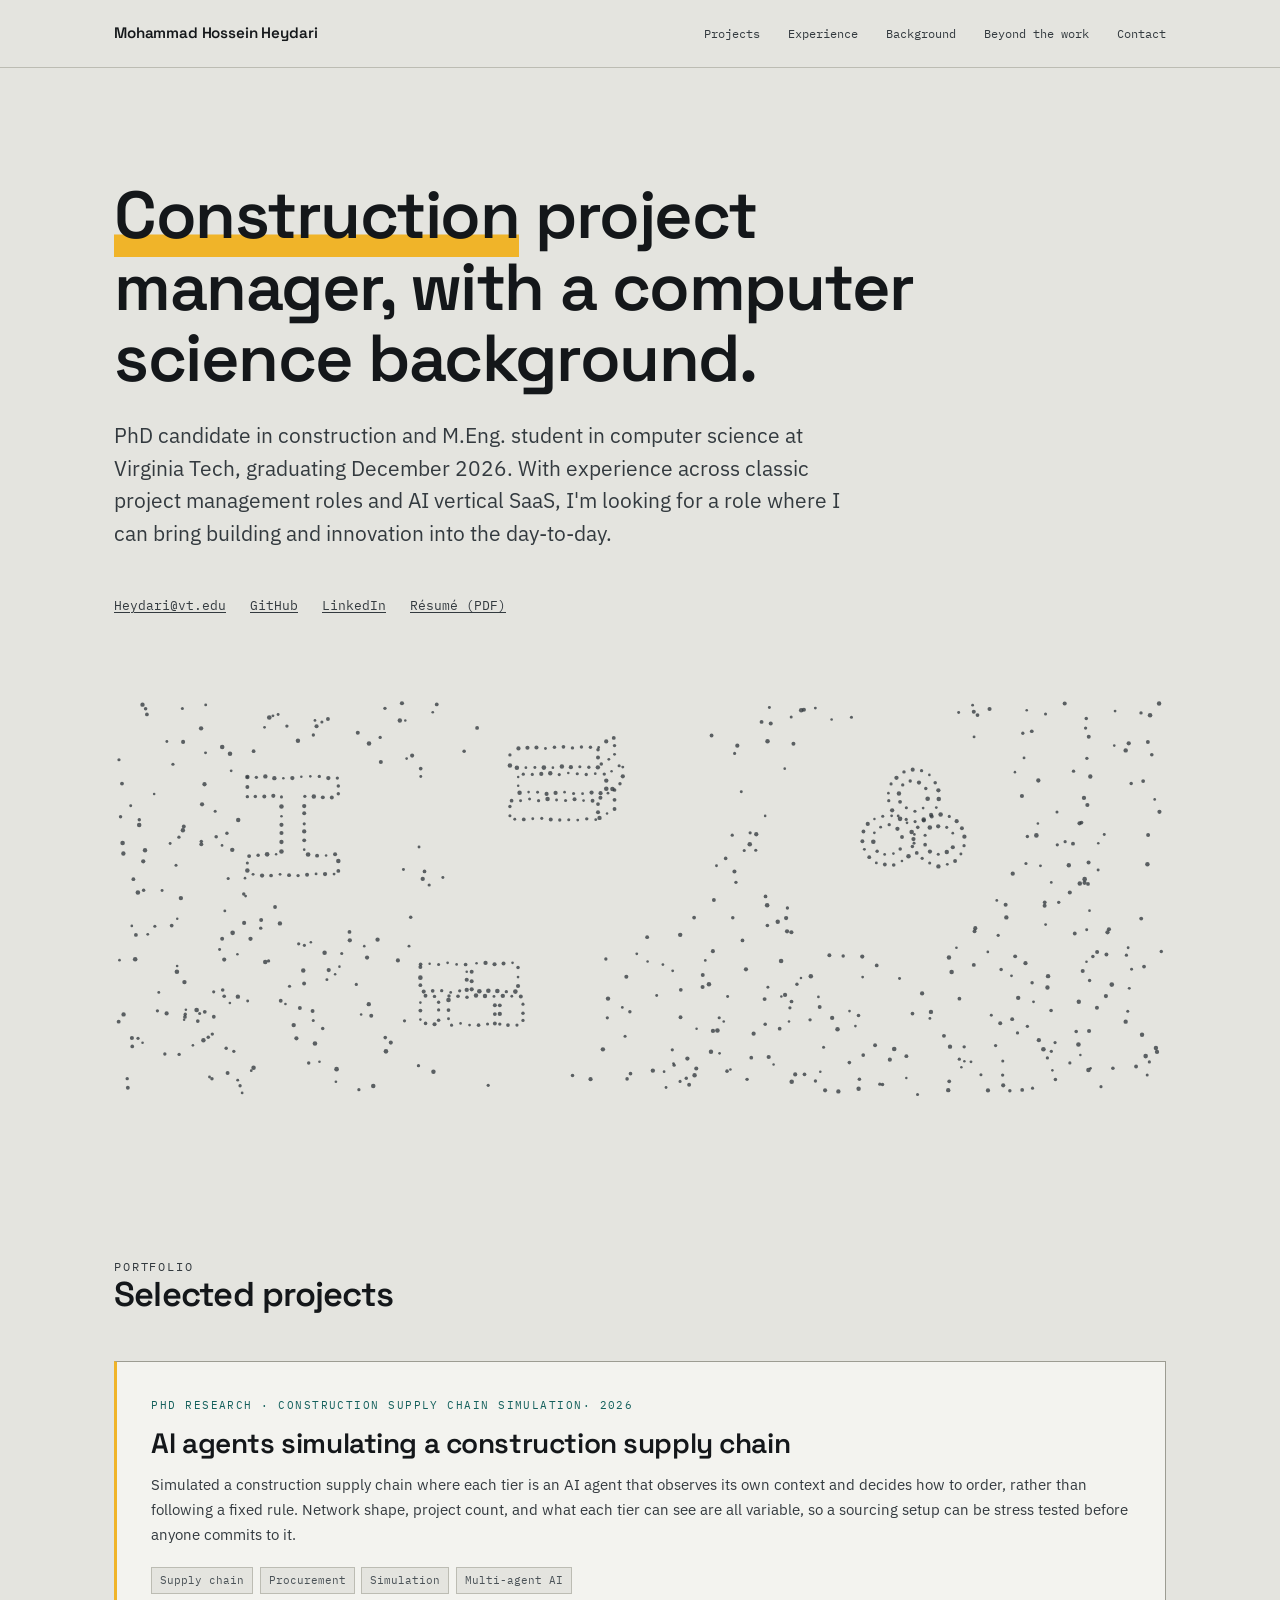
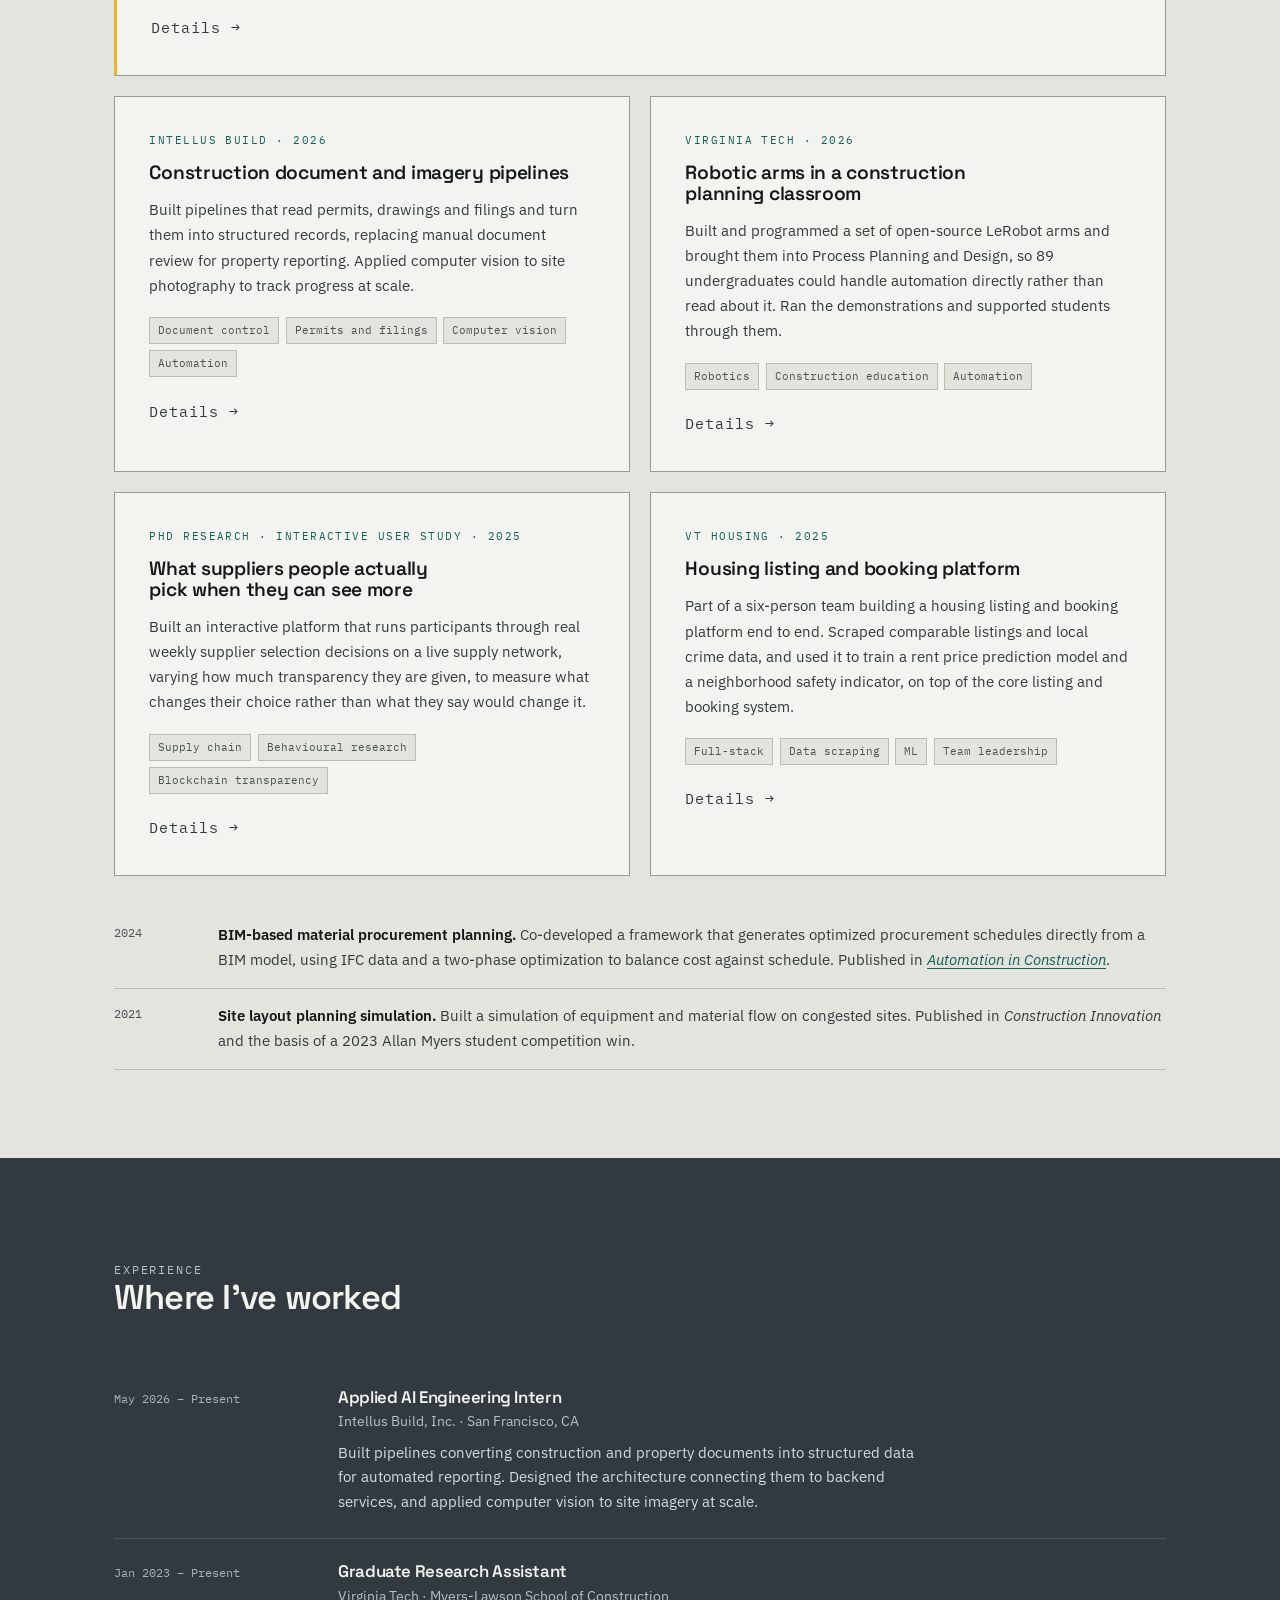
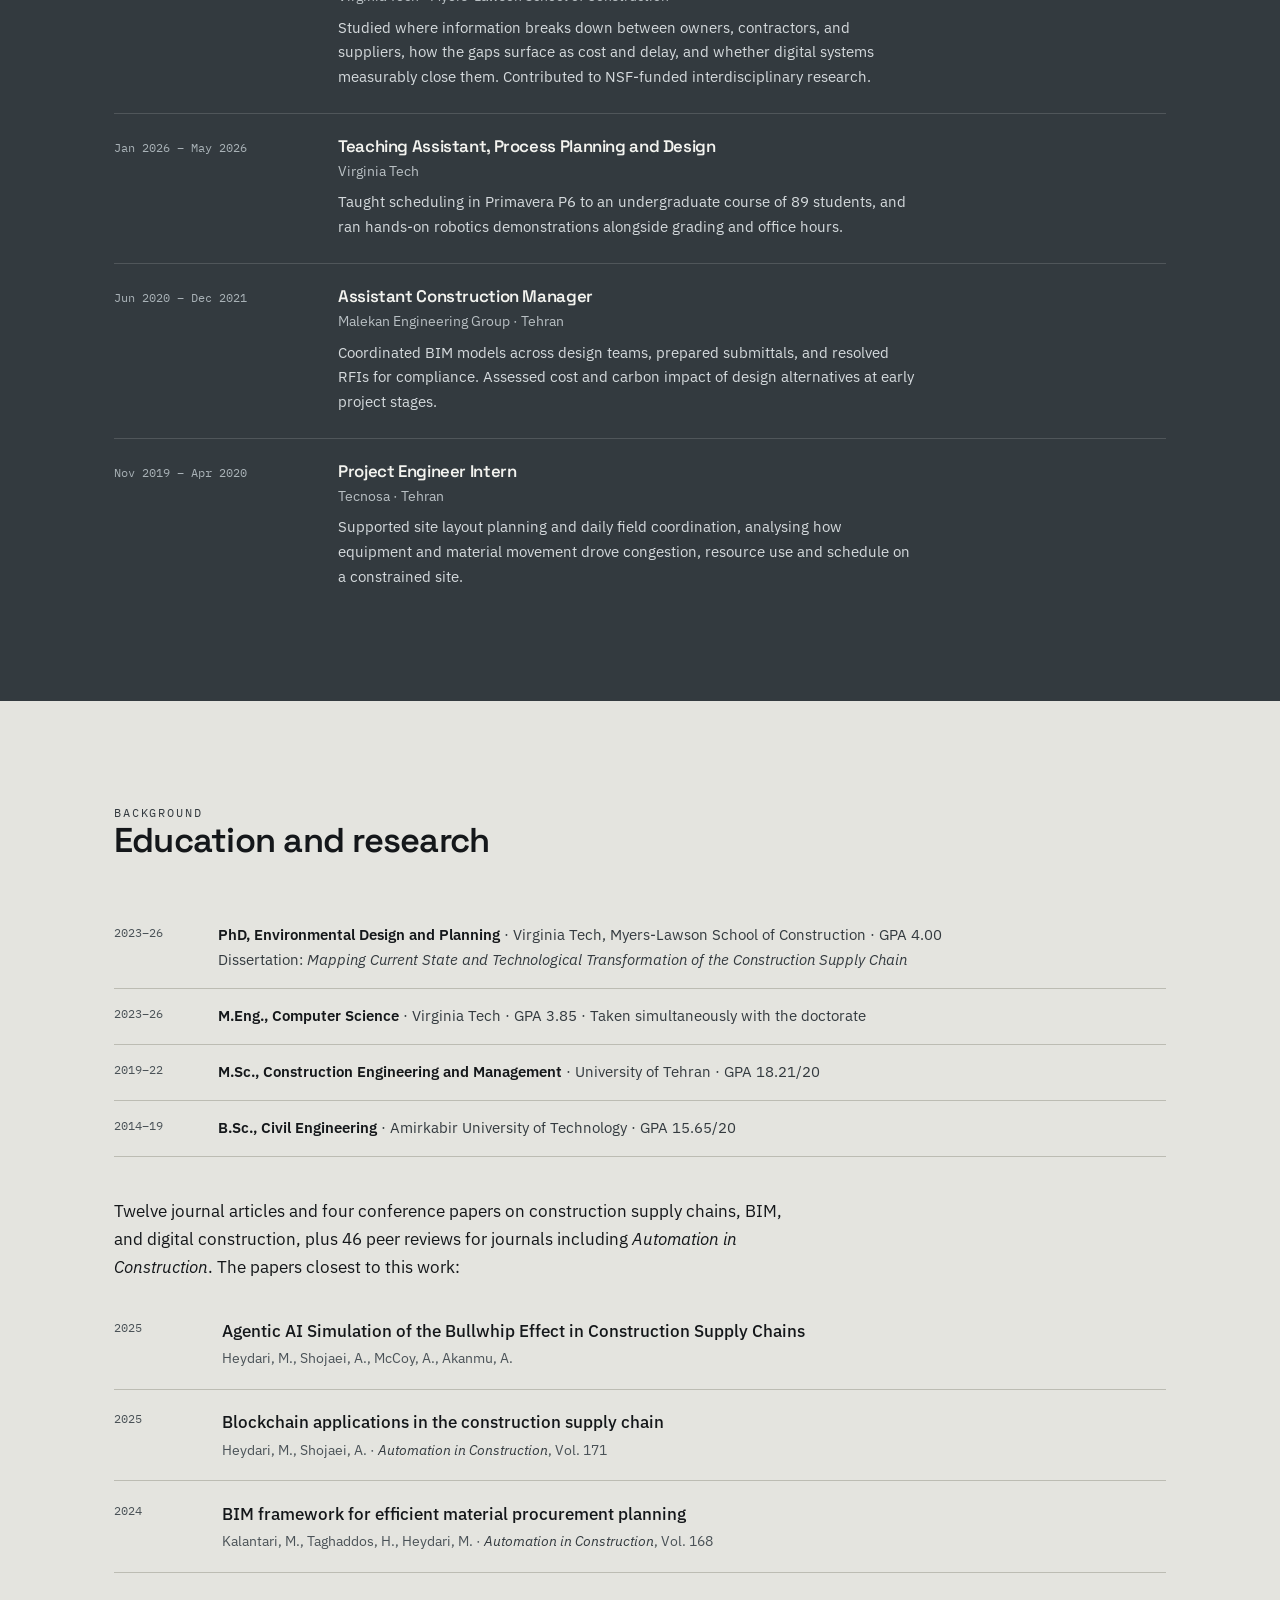
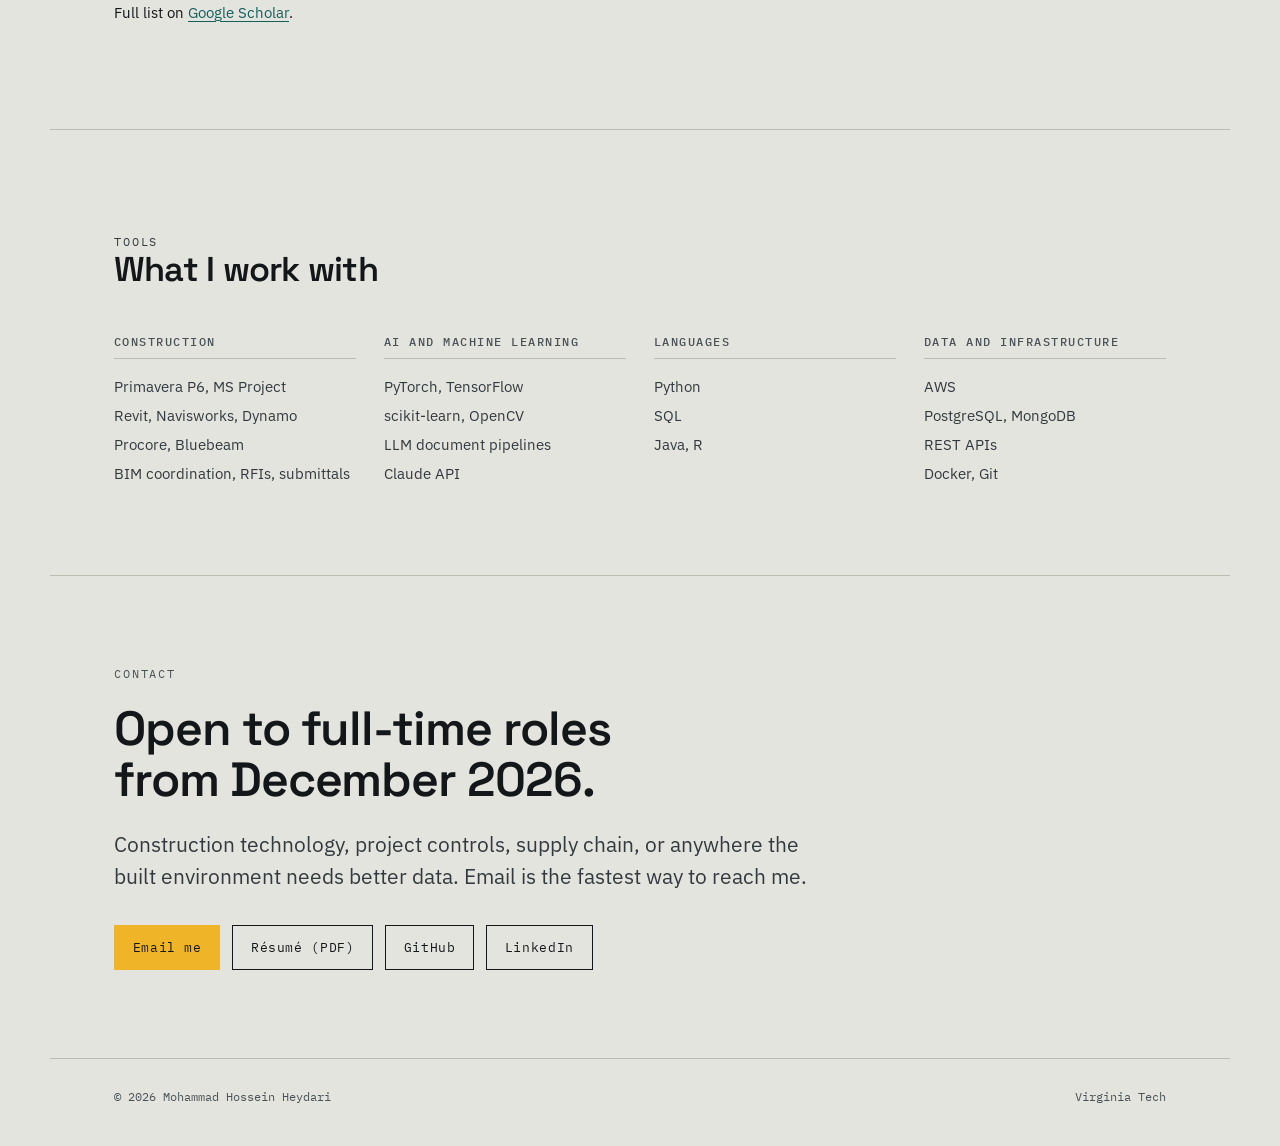
==== index.html @ 610905a3 "Update index.html" ====
<!DOCTYPE html>
<html lang="en">
<head>
<meta charset="utf-8">
<meta name="viewport" content="width=device-width, initial-scale=1">
<title>Mohammad Hossein Heydari — construction project manager, with a computer science background</title>
<meta name="description" content="Construction project manager with a computer science background. PhD candidate in construction and M.Eng. student in computer science at Virginia Tech, graduating December 2026.">

<meta property="og:title" content="Mohammad Hossein Heydari">
<meta property="og:description" content="Construction project manager, with a computer science background. Virginia Tech, graduating December 2026.">
<meta property="og:type" content="website">
<meta name="theme-color" content="#E4E4DF">

<link rel="icon" href="favicon.svg" type="image/svg+xml">
<link rel="preconnect" href="https://fonts.googleapis.com">
<link rel="preconnect" href="https://fonts.gstatic.com" crossorigin>
<link href="https://fonts.googleapis.com/css2?family=IBM+Plex+Mono:wght@400;500&family=IBM+Plex+Sans:wght@400;500;600&family=Space+Grotesk:wght@500;600;700&display=swap" rel="stylesheet">
<link rel="stylesheet" href="style.css">
</head>
<body>

<a class="skip" href="#main">Skip to content</a>

<header class="masthead">
  <div class="wrap">
    <a class="wordmark" href="index.html">Mohammad Hossein Heydari</a>
    <nav aria-label="Sections">
      <a href="#projects">Projects</a>
      <a href="#experience">Experience</a>
      <a href="#background">Background</a>
      <a href="beyond.html">Beyond the work</a>
      <a href="#contact">Contact</a>
    </nav>
  </div>
</header>

<main id="main">

  <!-- ===================== HERO ===================== -->
  <section class="hero wrap">
    <div class="hero-top">
    <!-- PORTRAIT: add photo.jpg (square, ~600px) to the repo root, then uncomment.
    <div class="hero-portrait">
      <img src="photo.jpg" alt="Mohammad Hossein Heydari" width="600" height="600">
    </div>
    -->
    <div>

    <h1><em>Construction</em> project manager, with a computer science background.</h1>

    <p class="lede">
      PhD candidate in construction and M.Eng. student in computer science at Virginia Tech,
      graduating December 2026. With experience across classic project management roles and AI
      vertical SaaS, I'm looking for a role where I can bring building and innovation into the
      day-to-day.
    </p>

    <p class="hero-meta">
      <span><a href="mailto:Heydari@vt.edu">Heydari@vt.edu</a></span>
      <span><a href="https://github.com/MHhey">GitHub</a></span>
      <span><a href="https://www.linkedin.com/in/mohammad-hossein-heydari-60463b1b2/">LinkedIn</a></span>
      <span><a href="Heydari-Resume.pdf">Résumé (PDF)</a></span>
    </p>
    </div>
    </div>

    <figure class="stage" id="stage">
      <canvas id="stageCanvas" role="img" aria-label="Scattered material converging into a braced structural frame."></canvas>
    </figure>
  </section>

  <!-- ===================== PROJECTS ===================== -->
  <section class="section wrap" id="projects">
    <div class="section-head">
      <p class="eyebrow">Portfolio</p>
      <h2>Selected projects</h2>
    </div>

    <div class="work">

      <article class="card card-feature">
        <p class="kicker">PhD research · Construction supply chain simulation· 2026</p>
        <h3><a href="projects/agentic-bullwhip.html">AI agents simulating a construction supply chain</a></h3>
        <p>
          Simulated a construction supply chain where each tier is an AI agent that observes its own
          context and decides how to order, rather than following a fixed rule. Network shape,
          project count, and what each tier can see are all variable, so a sourcing setup can be
          stress tested before anyone commits to it.
        </p>
        <ul class="tags"><li>Supply chain</li><li>Procurement</li><li>Simulation</li><li>Multi-agent AI</li></ul>
        <p class="readmore">Details →</p>
      </article>

      <article class="card">
        <p class="kicker">Intellus Build · 2026</p>
        <h3><a href="projects/document-pipelines.html">Construction document and imagery pipelines</a></h3>
        <p>
          Built pipelines that read permits, drawings and filings and turn them into structured
          records, replacing manual document review for property reporting. Applied computer vision
          to site photography to track progress at scale.
        </p>
        <ul class="tags"><li>Document control</li><li>Permits and filings</li><li>Computer vision</li><li>Automation</li></ul>
        <p class="readmore">Details →</p>
      </article>

      <article class="card">
        <p class="kicker">Virginia Tech · 2026</p>
        <h3><a href="projects/teaching-robots.html">Robotic arms in a construction planning classroom</a></h3>
        <p>
          Built and programmed a set of open-source LeRobot arms and brought them into Process
          Planning and Design, so 89 undergraduates could handle automation directly rather than
          read about it. Ran the demonstrations and supported students through them.
        </p>
        <ul class="tags"><li>Robotics</li><li>Construction education</li><li>Automation</li></ul>
        <p class="readmore">Details →</p>
      </article>

      <article class="card">
        <p class="kicker">PhD research · Interactive user study · 2025</p>
        <h3><a href="projects/supply-network-study.html">What suppliers people actually pick when they can see more</a></h3>
        <p>
          Built an interactive platform that runs participants through real weekly supplier
          selection decisions on a live supply network, varying how much transparency they are
          given, to measure what changes their choice rather than what they say would change it.
        </p>
        <ul class="tags"><li>Supply chain</li><li>Behavioural research</li><li>Blockchain transparency</li></ul>
        <p class="readmore">Details →</p>
      </article>

      <article class="card">
        <p class="kicker">VT Housing · 2025</p>
        <h3><a href="projects/housing-platform.html">Housing listing and booking platform</a></h3>
        <p>
          Part of a six-person team building a housing listing and booking platform end to end. Scraped
          comparable listings and local crime data, and used it to train a rent price prediction
          model and a neighborhood safety indicator, on top of the core listing and booking system.
        </p>
        <ul class="tags"><li>Full-stack</li><li>Data scraping</li><li>ML</li><li>Team leadership</li></ul>
        <p class="readmore">Details →</p>
      </article>

    </div>

    <ul class="listing" style="margin-top:2rem">
            <li><span class="yr">2024</span> <span><strong>BIM-based material procurement planning.</strong> Co-developed a framework that generates optimized procurement schedules directly from a BIM model, using IFC data and a two-phase optimization to balance cost against schedule. Published in <em><a href="https://www.sciencedirect.com/science/article/pii/S0926580524005399" target="_blank" rel="noopener">Automation in Construction</a></em>.</span></li>
      <li><span class="yr">2021</span> <span><strong>Site layout planning simulation.</strong> Built a simulation of equipment and material flow on congested sites. Published in <em>Construction Innovation</em> and the basis of a 2023 Allan Myers student competition win.</span></li>
    </ul>
  </section>

  <!-- ===================== EXPERIENCE ===================== -->
  <section class="section band" id="experience">
    <div class="wrap">
      <div class="section-head">
        <p class="eyebrow">Experience</p>
        <h2>Where I've worked</h2>
      </div>

      <div class="roles">

        <article class="role">
          <p class="when">May 2026 – Present</p>
          <div>
            <h3>Applied AI Engineering Intern</h3>
            <p class="where">Intellus Build, Inc. · San Francisco, CA</p>
            <p>Built pipelines converting construction and property documents into structured data for automated reporting. Designed the architecture connecting them to backend services, and applied computer vision to site imagery at scale.</p>
          </div>
        </article>

        <article class="role">
          <p class="when">Jan 2023 – Present</p>
          <div>
            <h3>Graduate Research Assistant</h3>
            <p class="where">Virginia Tech · Myers-Lawson School of Construction</p>
            <p>Studied where information breaks down between owners, contractors, and suppliers, how the gaps surface as cost and delay, and whether digital systems measurably close them. Contributed to NSF-funded interdisciplinary research.</p>
          </div>
        </article>

        <article class="role">
          <p class="when">Jan 2026 – May 2026</p>
          <div>
            <h3>Teaching Assistant, Process Planning and Design</h3>
            <p class="where">Virginia Tech</p>
            <p>Taught scheduling in Primavera P6 to an undergraduate course of 89 students, and ran hands-on robotics demonstrations alongside grading and office hours.</p>
          </div>
        </article>

        <article class="role">
          <p class="when">Jun 2020 – Dec 2021</p>
          <div>
            <h3>Assistant Construction Manager</h3>
            <p class="where">Malekan Engineering Group · Tehran</p>
            <p>Coordinated BIM models across design teams, prepared submittals, and resolved RFIs for compliance. Assessed cost and carbon impact of design alternatives at early project stages.</p>
          </div>
        </article>

        <article class="role">
          <p class="when">Nov 2019 – Apr 2020</p>
          <div>
            <h3>Project Engineer Intern</h3>
            <p class="where">Tecnosa · Tehran</p>
            <p>Supported site layout planning and daily field coordination, analysing how equipment and material movement drove congestion, resource use and schedule on a constrained site.</p>
          </div>
        </article>

      </div>
    </div>
  </section>

  <!-- ===================== BACKGROUND ===================== -->
  <section class="section wrap" id="background">
    <div class="section-head">
      <p class="eyebrow">Background</p>
      <h2>Education and research</h2>
    </div>

    <ul class="listing">
      <li>
        <span class="yr">2023–26</span>
        <span>
          <strong>PhD, Environmental Design and Planning</strong> · Virginia Tech, Myers-Lawson School of Construction · GPA 4.00<br>
          Dissertation: <em>Mapping Current State and Technological Transformation of the Construction Supply Chain</em>
        </span>
      </li>
      <li>
        <span class="yr">2023–26</span>
        <span><strong>M.Eng., Computer Science</strong> · Virginia Tech · GPA 3.85 · Taken simultaneously with the doctorate</span>
      </li>
      <li>
        <span class="yr">2019–22</span>
        <span><strong>M.Sc., Construction Engineering and Management</strong> · University of Tehran · GPA 18.21/20</span>
      </li>
      <li>
        <span class="yr">2014–19</span>
        <span><strong>B.Sc., Civil Engineering</strong> · Amirkabir University of Technology · GPA 15.65/20</span>
      </li>
    </ul>

    <p style="margin-top:2.5rem">
      Twelve journal articles and four conference papers on construction supply chains, BIM, and
      digital construction, plus 46 peer reviews for journals including <em>Automation in
      Construction</em>. The papers closest to this work:
    </p>

    <ul class="pubs" style="margin-top:1rem">
      <li class="pub">
        <span class="yr">2025</span>
        <div>
          <p class="title">Agentic AI Simulation of the Bullwhip Effect in Construction Supply Chains</p>
          <p class="venue">Heydari, M., Shojaei, A., McCoy, A., Akanmu, A.</p>
        </div>
      </li>
      <li class="pub">
        <span class="yr">2025</span>
        <div>
          <p class="title">Blockchain applications in the construction supply chain</p>
          <p class="venue">Heydari, M., Shojaei, A. · <em>Automation in Construction</em>, Vol. 171</p>
        </div>
      </li>
      <li class="pub">
        <span class="yr">2024</span>
        <div>
          <p class="title">BIM framework for efficient material procurement planning</p>
          <p class="venue">Kalantari, M., Taghaddos, H., Heydari, M. · <em>Automation in Construction</em>, Vol. 168</p>
        </div>
      </li>
    </ul>

    <p class="pub-note">Full list on <a href="#" data-fill="scholar">Google Scholar</a>.</p>
  </section>

  <!-- ===================== TOOLS ===================== -->
  <section class="section wrap">
    <div class="section-head">
      <p class="eyebrow">Tools</p>
      <h2>What I work with</h2>
    </div>

    <div class="kit">
      <div>
        <h3 class="subhead">Construction</h3>
        <ul><li>Primavera P6, MS Project</li><li>Revit, Navisworks, Dynamo</li><li>Procore, Bluebeam</li><li>BIM coordination, RFIs, submittals</li></ul>
      </div>
      <div>
        <h3 class="subhead">AI and machine learning</h3>
        <ul><li>PyTorch, TensorFlow</li><li>scikit-learn, OpenCV</li><li>LLM document pipelines</li><li>Claude API</li></ul>
      </div>
      <div>
        <h3 class="subhead">Languages</h3>
        <ul><li>Python</li><li>SQL</li><li>Java, R</li></ul>
      </div>
      <div>
        <h3 class="subhead">Data and infrastructure</h3>
        <ul><li>AWS</li><li>PostgreSQL, MongoDB</li><li>REST APIs</li><li>Docker, Git</li></ul>
      </div>
    </div>
  </section>

  <!-- ===================== CONTACT ===================== -->
  <section class="section wrap contact" id="contact">
    <p class="eyebrow">Contact</p>
    <h2>Open to full-time roles from December 2026.</h2>
    <p class="lede">
      Construction technology, project controls, supply chain, or anywhere the built environment
      needs better data. Email is the fastest way to reach me.
    </p>
    <div class="contact-links">
      <a class="btn btn-primary" href="mailto:Heydari@vt.edu">Email me</a>
      <a class="btn" href="Heydari-Resume.pdf">Résumé (PDF)</a>
      <a class="btn" href="https://github.com/MHhey">GitHub</a>
      <a class="btn" href="https://www.linkedin.com/in/mohammad-hossein-heydari-60463b1b2/">LinkedIn</a>
    </div>
  </section>

</main>

<footer class="wrap colophon">
  <span>© 2026 Mohammad Hossein Heydari</span>
  <span>Virginia Tech</span>
</footer>


<script>
(function () {
  var wrap = document.getElementById("stage");
  var cvs  = document.getElementById("stageCanvas");
  if (!wrap || !cvs) return;
  var ctx = cvs.getContext("2d");

  var cs   = getComputedStyle(document.documentElement);
  var INK  = (cs.getPropertyValue("--graphite")   || "#333A3F").trim();
  var SOFT = (cs.getPropertyValue("--graphite-2") || "#4A5257").trim();
  var AM   = (cs.getPropertyValue("--hivis")      || "#F0B429").trim();

  var N = 800;
  var W = 0, H = 0, DPR = 1;
  var parts = [], scenes = [];
  var reduce = window.matchMedia("(prefers-reduced-motion: reduce)").matches;

  var TERMS = ["AGENTIC AI", "COMPUTER VISION", "PROCUREMENT", "SCHEDULING"];
  var termCursor = 0;

  function rnd(a,b){ return a + Math.random()*(b-a); }
  function smooth(x){ x = x<0?0:x>1?1:x; return x*x*(3-2*x); }
  function hx(h){ h=h.replace("#",""); return [parseInt(h.substr(0,2),16),parseInt(h.substr(2,2),16),parseInt(h.substr(4,2),16)]; }
  var INKrgb = hx(INK), AMrgb = hx(AM);

  function rect(x,y,w,h){ return [[x,y],[x+w,y],[x+w,y+h],[x,y+h],[x,y]]; }
  function circ(cx,cy,r,seg){ var p=[],s=seg||20; for(var i=0;i<=s;i++){var a=i/s*6.2832; p.push([cx+Math.cos(a)*r,cy+Math.sin(a)*r]);} return p; }

  /* ---------- material icons ---------- */
  function icoBeam(){
    return [{pts:[[0,0],[28,0],[28,6],[17.5,6],[17.5,24],[28,24],[28,30],[0,30],[0,24],[10.5,24],[10.5,6],[0,6],[0,0]]}];
  }
  function icoTimber(){
    var g=[], d=6;
    for (var i=0;i<3;i++){
      var y=i*9.5, x=(i===1)?3:0;
      g.push({pts: rect(x,y,32,7)});
      g.push({pts: [[x+32,y],[x+32+d,y-d*0.65],[x+32+d,y+7-d*0.65],[x+32,y+7]]});
    }
    return g;
  }
  function icoPipe(){
    return [
      {pts:circ(8,17,7.5)},   {pts:circ(8,17,4.4,14)},
      {pts:circ(23,17,7.5)},  {pts:circ(23,17,4.4,14)},
      {pts:circ(15.5,4,7.5)}, {pts:circ(15.5,4,4.4,14)}
    ];
  }
  function icoBlock(){
    var g=[], bw=15, bh=9, gap=1.6;
    g.push({pts:rect(0,0,bw,bh)});
    g.push({pts:rect(bw+gap,0,bw,bh)});
    g.push({pts:rect(bw/2+gap,bh+gap,bw,bh)});
    g.push({pts:rect(0,bh+gap,bw/2-gap,bh)});
    g.push({pts:rect(bw*1.5+gap*2,bh+gap,bw/2,bh)});
    return g;
  }

  /* ---------- placement + sampling ---------- */
  function place(groups, cx, cy, sizeW, sizeH){
    if (sizeH === undefined) sizeH = sizeW;
    var xs=[], ys=[];
    groups.forEach(function(g){ g.pts.forEach(function(p){ xs.push(p[0]); ys.push(p[1]); }); });
    var minX=Math.min.apply(null,xs), maxX=Math.max.apply(null,xs);
    var minY=Math.min.apply(null,ys), maxY=Math.max.apply(null,ys);
    var bw=(maxX-minX)||1, bh=(maxY-minY)||1;
    var s=Math.min(sizeW/bw, sizeH/bh);
    return groups.map(function(g){
      return { accent:g.accent, pts: g.pts.map(function(p){
        return [cx+(p[0]-minX-bw/2)*s, cy+(p[1]-minY-bh/2)*s];
      })};
    });
  }

  function sample(groups, n){
    var segs=[], total=0;
    groups.forEach(function(g){
      var acc=g.accent?1:0;
      for (var i=0;i<g.pts.length-1;i++){
        var a=g.pts[i], b=g.pts[i+1];
        var d=Math.hypot(b[0]-a[0], b[1]-a[1]);
        if (d>0.0001){ segs.push({a:a,b:b,d:d,acc:acc}); total+=d; }
      }
    });
    if (!segs.length) return [];
    var out=[], step=total/n, walked=0, si=0;
    for (var k=0;k<n;k++){
      var tg=k*step;
      while (si<segs.length-1 && walked+segs[si].d<tg){ walked+=segs[si].d; si++; }
      var t=segs[si].d>0?(tg-walked)/segs[si].d:0; t=t<0?0:t>1?1:t;
      out.push({ x:segs[si].a[0]+(segs[si].b[0]-segs[si].a[0])*t,
                 y:segs[si].a[1]+(segs[si].b[1]-segs[si].a[1])*t, a:segs[si].acc });
    }
    return out;
  }

  /* ---------- vector stroke font: letters as polylines, no canvas text ----- */
  // 6 wide x 10 tall per glyph, drawn top-left origin
  var GLYPH = {
    "A":[[[0,10],[3,0],[6,10]],[[1.2,6],[4.8,6]]],
    "B":[[[0,0],[0,10]],[[0,0],[4,0],[5.4,1.3],[5.4,3.7],[4,5],[0,5]],[[0,5],[4.4,5],[6,6.4],[6,8.6],[4.4,10],[0,10]]],
    "C":[[[6,2],[4.5,0],[1.5,0],[0,2],[0,8],[1.5,10],[4.5,10],[6,8]]],
    "D":[[[0,0],[0,10]],[[0,0],[4,0],[6,2],[6,8],[4,10],[0,10]]],
    "E":[[[6,0],[0,0],[0,10],[6,10]],[[0,5],[4.4,5]]],
    "F":[[[6,0],[0,0],[0,10]],[[0,5],[4.4,5]]],
    "G":[[[6,2],[4.5,0],[1.5,0],[0,2],[0,8],[1.5,10],[4.5,10],[6,8],[6,5.6],[3.4,5.6]]],
    "H":[[[0,0],[0,10]],[[6,0],[6,10]],[[0,5],[6,5]]],
    "I":[[[1,0],[5,0]],[[3,0],[3,10]],[[1,10],[5,10]]],
    "J":[[[4.5,0],[4.5,8],[3,10],[1.2,10],[0,8.4]]],
    "K":[[[0,0],[0,10]],[[6,0],[0,5.6]],[[2,3.9],[6,10]]],
    "L":[[[0,0],[0,10],[5.4,10]]],
    "M":[[[0,10],[0,0],[3,4.6],[6,0],[6,10]]],
    "N":[[[0,10],[0,0],[6,10],[6,0]]],
    "O":[[[1.5,0],[4.5,0],[6,2],[6,8],[4.5,10],[1.5,10],[0,8],[0,2],[1.5,0]]],
    "P":[[[0,10],[0,0],[4.5,0],[6,1.5],[6,4],[4.5,5.5],[0,5.5]]],
    "Q":[[[1.5,0],[4.5,0],[6,2],[6,8],[4.5,10],[1.5,10],[0,8],[0,2],[1.5,0]],[[3.8,7.4],[6,10]]],
    "R":[[[0,10],[0,0],[4.5,0],[6,1.5],[6,4],[4.5,5.5],[0,5.5]],[[3,5.5],[6,10]]],
    "S":[[[6,1.5],[4.5,0],[1.5,0],[0,1.5],[0,3.5],[1.5,5],[4.5,5],[6,6.5],[6,8.5],[4.5,10],[1.5,10],[0,8.5]]],
    "T":[[[0,0],[6,0]],[[3,0],[3,10]]],
    "U":[[[0,0],[0,8],[1.5,10],[4.5,10],[6,8],[6,0]]],
    "V":[[[0,0],[3,10],[6,0]]],
    "W":[[[0,0],[1.2,10],[3,4],[4.8,10],[6,0]]],
    "X":[[[0,0],[6,10]],[[6,0],[0,10]]],
    "Y":[[[0,0],[3,5],[6,0]],[[3,5],[3,10]]],
    "Z":[[[0,0],[6,0],[0,10],[6,10]]],
    "-":[[[1,5],[5,5]]],
    " ":[]
  };
  var GW = 6, GH = 10, GTRACK = 2.6;

  function wordGroups(word, accent){
    var g = [], x = 0;
    for (var i=0;i<word.length;i++){
      var strokes = GLYPH[word.charAt(i)];
      if (strokes){
        for (var s=0;s<strokes.length;s++){
          var pts = [];
          for (var k=0;k<strokes[s].length;k++) pts.push([strokes[s][k][0] + x, strokes[s][k][1]]);
          g.push({ pts: pts, accent: accent });
        }
      }
      x += GW + GTRACK;
    }
    return g;
  }
  function wordWidth(word){ return word.length*(GW+GTRACK) - GTRACK; }

  function sceneTerms(){
    var narrow = W < 620;
    // a field of terms on wide screens; stacked and larger where space is tight
    // all four always on screen; AGENTIC AI leads, in amber
    var slots = narrow ? [
      { cx: W*0.50, cy: H*0.15, maxW: W*0.92, cap: H*0.150 },
      { cx: W*0.50, cy: H*0.38, maxW: W*0.94, cap: H*0.130 },
      { cx: W*0.50, cy: H*0.61, maxW: W*0.92, cap: H*0.130 },
      { cx: W*0.50, cy: H*0.84, maxW: W*0.92, cap: H*0.130 }
    ] : [
      { cx: W*0.26, cy: H*0.28, maxW: W*0.40, cap: H*0.170 },
      { cx: W*0.73, cy: H*0.30, maxW: W*0.42, cap: H*0.130 },
      { cx: W*0.28, cy: H*0.68, maxW: W*0.40, cap: H*0.140 },
      { cx: W*0.73, cy: H*0.72, maxW: W*0.40, cap: H*0.135 }
    ];
    var accentSlot = 0;
    var picks = [];
    for (var t=0;t<slots.length;t++) picks.push(TERMS[(termCursor + t) % TERMS.length]);
    var g = [];
    picks.forEach(function(word, i){
      var sl = slots[i];
      var scale = Math.min(sl.cap / GH, sl.maxW / wordWidth(word));
      var w = wordWidth(word)*scale, h = GH*scale;
      var ox = sl.cx - w/2, oy = sl.cy - h/2;
      wordGroups(word, i === accentSlot).forEach(function(grp){
        g.push({ accent: grp.accent, pts: grp.pts.map(function(p){
          return [ox + p[0]*scale, oy + p[1]*scale];
        })});
      });
    });
    return sample(g, Math.round(N*0.80));
  }

  /* ---------- scenes ---------- */
  function sceneMaterials(){
    var u = Math.min(W, H*1.9)*0.135, g=[];
    [[icoBeam(),0.17,0.32,0.95],
     [icoTimber(),0.43,0.20,1.10],
     [icoPipe(),0.76,0.30,1.00],
     [icoBlock(),0.34,0.74,1.00]
    ].forEach(function(s){ g=g.concat(place(s[0], s[1]*W, s[2]*H, u*s[3])); });
    return sample(g, Math.round(N*0.38));
  }

  function sceneMap(){
    var land = [
      [4,10],[6,6],[30,4],[46,4],[48,7],[53,6],[56,10],[57,15],[59,17],[61,12],
      [64,13],[66,16],[70,14],[72,12],[75,8],[78,10],[77,15],[75,19],[73,23],
      [72,27],[70,31],[69,35],[71,39],[72,47],[69,49],[67,42],[65,38],[60,39],
      [56,38],[52,40],[49,38],[45,40],[41,45],[37,43],[34,39],[30,39],[24,38],
      [17,38],[14,35],[12,30],[9,24],[7,18],[4,13],[4,10]
    ];
    var g=[{pts:land},{pts:circ(43,26,3.2,16), accent:true}];
    return sample(place(g, W*0.5, H*0.5, W*0.62, H*0.86), Math.round(N*0.60));
  }

  function sceneBuilding(){
    var g=[], C=Math.cos(Math.PI/6), S=0.30;
    function iso(x,y,z){ return [(x-y)*C, (x+y)*S - z]; }
    function box(x0,y0,x1,y1,z0,z1,acc){
      var b=[[x0,y0],[x1,y0],[x1,y1],[x0,y1]];
      var bot=b.map(function(p){return iso(p[0],p[1],z0);}); bot.push(bot[0]);
      var top=b.map(function(p){return iso(p[0],p[1],z1);}); top.push(top[0]);
      g.push({pts:bot}); g.push({pts:top, accent:!!acc});
      for(var i=0;i<4;i++) g.push({pts:[bot[i],top[i]]});
    }
    box(0,0,2.2,2.0,0,2.4,true);
    [0.8,1.6].forEach(function(z){
      var b=[[0,0],[2.2,0],[2.2,2.0],[0,2.0]].map(function(p){return iso(p[0],p[1],z);});
      b.push(b[0]); g.push({pts:b});
    });
    box(2.6,0.2,5.6,2.0,0,1.7,false);
    box(6.0,0.4,10.0,2.0,0,1.05,false);
    return sample(place(g, W*0.5, H*0.52, W*0.72, H*0.80), Math.round(N*0.70));
  }

  function rebuildScenes(){
    scenes = [ sceneMaterials(), sceneMap(), sceneTerms(), sceneBuilding() ];
  }

  /* ---------- build ---------- */
  function build(){
    var r = wrap.getBoundingClientRect();
    W = Math.max(320, r.width);
    H = W < 620 ? 270 : 400;
    DPR = Math.min(window.devicePixelRatio || 1, 2);
    cvs.width=W*DPR; cvs.height=H*DPR;
    cvs.style.width=W+"px"; cvs.style.height=H+"px";
    ctx.setTransform(DPR,0,0,DPR,0,0);

    rebuildScenes();

    if (!parts.length){
      for (var k=0;k<N;k++){
        parts.push({ fx:rnd(0,W), fy:rnd(0,H), vx:rnd(-0.26,0.26), vy:rnd(-0.2,0.2),
                     x:0, y:0, ta:-1, tb:-1, ph:Math.random()*6.28, d:Math.random(), r:rnd(0.8,1.5) });
      }
      parts.forEach(function(p){ p.x=p.fx; p.y=p.fy; });
    }
  }

  // dots claim the nearest point, measured from where they are right now
  function assignTo(sceneIdx, fromRendered){
    var pts = scenes[sceneIdx], m = pts.length;
    for (var i=0;i<N;i++) parts[i].tb = -1;
    var taken = new Uint8Array(N);
    var cx=W/2, cy=H/2, order=[];
    for (var k=0;k<m;k++) order.push(k);
    order.sort(function(a,b){
      return Math.hypot(pts[b].x-cx,pts[b].y-cy) - Math.hypot(pts[a].x-cx,pts[a].y-cy);
    });
    for (var q=0;q<m;q++){
      var t=pts[order[q]], best=-1, bd=Infinity;
      for (var j=0;j<N;j++){
        if (taken[j]) continue;
        var sx = fromRendered ? parts[j].x : parts[j].fx;
        var sy = fromRendered ? parts[j].y : parts[j].fy;
        var dx=sx-t.x, dy=sy-t.y, d=dx*dx+dy*dy;
        if (d<bd){ bd=d; best=j; }
      }
      if (best>=0){ taken[best]=1; parts[best].tb=order[q]; }
    }
  }

  /* ---------- timeline ---------- */
  // materials flows straight into the map; every other change passes through scatter
  var TL = [
    { k:"scatter", d:1.2 },
    { k:"form",    s:0, d:1.8 },
    { k:"hold",    s:0, d:2.6 },
    { k:"morph",   s:0, t:1, d:2.4, bow:0.20 },
    { k:"hold",    s:1, d:2.8 },
    { k:"release", s:1, d:1.2 },
    { k:"scatter", d:1.1 },
    { k:"form",    s:2, d:1.8 },
    { k:"hold",    s:2, d:3.4 },
    { k:"release", s:2, d:1.2 },
    { k:"scatter", d:1.1 },
    { k:"form",    s:3, d:2.0 },
    { k:"hold",    s:3, d:3.4 },
    { k:"release", s:3, d:1.3 }
  ];
  var CYCLE = TL.reduce(function(a,x){ return a + x.d; }, 0);
  var starts = []; (function(){ var acc=0; TL.forEach(function(x){ starts.push(acc); acc+=x.d; }); })();

  function anchor(p, sceneIdx, tgtIdx){
    if (sceneIdx < 0 || tgtIdx < 0) return [p.fx, p.fy];
    var t = scenes[sceneIdx][tgtIdx];
    return t ? [t.x, t.y] : [p.fx, p.fy];
  }

  function render(seg, prog, t){
    ctx.clearRect(0,0,W,H);
    var kind = seg.k;
    var aScene = -1, bScene = -1, mix = 0, bow = seg.bow || 0.085;

    if (kind === "scatter"){ mix = 0; }
    else if (kind === "form"){ bScene = seg.s; mix = prog; }
    else if (kind === "hold"){ aScene = seg.s; bScene = seg.s; mix = 1; }
    else if (kind === "morph"){ aScene = seg.s; bScene = seg.t; mix = prog; }
    else if (kind === "release"){ aScene = seg.s; mix = prog; bScene = -1; }

    for (var i=0;i<N;i++){
      var p = parts[i];
      if (!reduce){
        p.fx += p.vx; p.fy += p.vy;
        if (p.fx < 4){ p.fx = 4; p.vx = Math.abs(p.vx); }
        if (p.fx > W-4){ p.fx = W-4; p.vx = -Math.abs(p.vx); }
        if (p.fy < 4){ p.fy = 4; p.vy = Math.abs(p.vy); }
        if (p.fy > H-4){ p.fy = H-4; p.vy = -Math.abs(p.vy); }
      }

      var A, B, local, acc = 0;
      if (kind === "release"){
        A = anchor(p, aScene, p.ta);          // starts on the shape
        B = [p.fx, p.fy];                     // ends in the drifting field
        local = smooth((mix - p.d*0.18) / 0.82);
        var ta0 = (aScene>=0 && p.ta>=0) ? scenes[aScene][p.ta] : null;
        acc = ta0 ? ta0.a * (1 - local) : 0;
      } else if (kind === "hold"){
        A = B = anchor(p, bScene, p.tb);
        local = 1;
        var th = (bScene>=0 && p.tb>=0) ? scenes[bScene][p.tb] : null;
        acc = th ? th.a : 0;
      } else if (kind === "morph"){
        A = anchor(p, aScene, p.ta);
        B = anchor(p, bScene, p.tb);
        local = smooth((mix - p.d*0.26) / 0.74);
        var tm = (bScene>=0 && p.tb>=0) ? scenes[bScene][p.tb] : null;
        var tm0 = (aScene>=0 && p.ta>=0) ? scenes[aScene][p.ta] : null;
        acc = (tm0 ? tm0.a : 0) * (1-local) + (tm ? tm.a : 0) * local;
      } else if (kind === "form"){
        A = [p.fx, p.fy];
        B = anchor(p, bScene, p.tb);
        local = smooth((mix - p.d*0.22) / 0.78);
        var tf = (bScene>=0 && p.tb>=0) ? scenes[bScene][p.tb] : null;
        acc = tf ? tf.a * local : 0;
      } else {
        A = B = [p.fx, p.fy]; local = 0;
      }

      var dx = B[0]-A[0], dy = B[1]-A[1];
      var arc = Math.sin(local*Math.PI) * bow;
      var px = A[0] + dx*local - dy*arc;
      var py = A[1] + dy*local + dx*arc;

      var settled = (kind === "hold") ? 1 : (kind === "release" ? (1 - local) : (kind === "morph" ? 1 : local));
      if (!reduce && settled > 0.5) py += Math.sin(t*0.65 + p.ph) * 0.9 * settled;

      p.x = px; p.y = py;

      if (acc > 0.02){
        var cr=Math.round(INKrgb[0]+(AMrgb[0]-INKrgb[0])*acc);
        var cg=Math.round(INKrgb[1]+(AMrgb[1]-INKrgb[1])*acc);
        var cb=Math.round(INKrgb[2]+(AMrgb[2]-INKrgb[2])*acc);
        ctx.fillStyle="rgb("+cr+","+cg+","+cb+")";
      } else {
        ctx.fillStyle = settled > 0.18 ? INK : SOFT;
      }
      ctx.globalAlpha = 0.15 + 0.63*settled;
      ctx.beginPath();
      ctx.arc(p.x, p.y, p.r*(0.85+0.7*settled), 0, 6.2832);
      ctx.fill();
    }
    ctx.globalAlpha = 1;
  }

  build();

  if (reduce){
    assignTo(3, false);
    for (var z=0;z<N;z++) parts[z].ta = parts[z].tb;
    render({k:"hold", s:3}, 1, 0);
    return;
  }

  var t0 = null, raf, lastSeg = -1;

  function frame(now){
    if (t0===null) t0 = now;
    var s = (now - t0)/1000, p = s % CYCLE;

    var idx = 0;
    for (var i=TL.length-1;i>=0;i--){ if (p >= starts[i]){ idx = i; break; } }
    var seg = TL[idx];
    var prog = seg.d > 0 ? (p - starts[idx]) / seg.d : 1;
    prog = prog < 0 ? 0 : prog > 1 ? 1 : prog;

    if (idx !== lastSeg){
      // carry the previous target forward, then work out the new one
      for (var k=0;k<N;k++) parts[k].ta = parts[k].tb;
      if (seg.k === "form"){ assignTo(seg.s, false); }
      else if (seg.k === "morph"){ assignTo(seg.t, true); }
      else if (seg.k === "release"){ /* keep ta, fall back to drift */ }
      else if (seg.k === "scatter"){
        for (var m=0;m<N;m++) parts[m].tb = -1;
        if (idx === 0) scenes[2] = sceneTerms();
      }
      lastSeg = idx;
    }

    render(seg, prog, s);
    raf = requestAnimationFrame(frame);
  }
  raf = requestAnimationFrame(frame);

  var rt;
  window.addEventListener("resize", function(){ clearTimeout(rt); rt = setTimeout(function(){ build(); lastSeg = -1; }, 180); });
  document.addEventListener("visibilitychange", function(){
    if (document.hidden) cancelAnimationFrame(raf);
    else { t0 = null; lastSeg = -1; raf = requestAnimationFrame(frame); }
  });
})();
</script>
</body>
</html>
---- style.css ----
/* ==========================================================================
   Mohammad Hossein Heydari
   Palette : concrete / graphite / hi-vis amber / deep teal
   Type    : Space Grotesk (display) · IBM Plex Sans (body) · IBM Plex Mono (data)
   ========================================================================== */

:root {
  --concrete:   #E4E4DF;
  --paper:      #F3F3EF;
  --ink:        #14171A;
  --graphite:   #333A3F;
  --graphite-2: #4A5257;
  --hivis:      #F0B429;
  --teal:       #14605C;
  --rule:       #BCBCB3;
  --rule-strong:#9C9C92;
  --rule-dark:  rgba(255, 255, 255, 0.14);

  --display: "Space Grotesk", "Helvetica Neue", sans-serif;
  --body:    "IBM Plex Sans", system-ui, -apple-system, sans-serif;
  --mono:    "IBM Plex Mono", ui-monospace, "SF Mono", monospace;

  --measure: 68ch;
  --gutter: clamp(1.25rem, 5vw, 5rem);
  --max: 1180px;
}

*, *::before, *::after { box-sizing: border-box; }

html {
  -webkit-text-size-adjust: 100%;
  scroll-behavior: smooth;
  scroll-padding-top: 5rem;
}

@media (prefers-reduced-motion: reduce) {
  html { scroll-behavior: auto; }
  *, *::before, *::after {
    animation-duration: 0.01ms !important;
    animation-iteration-count: 1 !important;
    transition-duration: 0.01ms !important;
  }
}

body {
  margin: 0;
  background: var(--concrete);
  color: var(--ink);
  font-family: var(--body);
  font-size: clamp(1rem, 0.96rem + 0.2vw, 1.0625rem);
  line-height: 1.65;
  -webkit-font-smoothing: antialiased;
}

img, svg, video, iframe { max-width: 100%; display: block; }

a {
  color: var(--teal);
  text-underline-offset: 0.18em;
  text-decoration-thickness: 1px;
}
a:hover { color: var(--ink); }

:focus-visible {
  outline: 2px solid var(--teal);
  outline-offset: 3px;
  border-radius: 2px;
}

.skip {
  position: absolute; left: -9999px; top: 0;
  background: var(--ink); color: var(--paper);
  padding: 0.75rem 1rem; z-index: 100;
}
.skip:focus { left: 0; }

.wrap {
  width: 100%;
  max-width: var(--max);
  margin-inline: auto;
  padding-inline: var(--gutter);
}

/* ---------- Type -------------------------------------------------------- */

h1, h2, h3, h4 {
  font-family: var(--display);
  font-weight: 600;
  line-height: 1.08;
  letter-spacing: -0.022em;
  margin: 0;
  text-wrap: balance;
}

.eyebrow {
  font-family: var(--mono);
  font-size: 0.72rem;
  letter-spacing: 0.16em;
  text-transform: uppercase;
  color: var(--graphite-2);
  margin: 0 0 1.25rem;
  max-width: none;
}

.lede {
  font-size: clamp(1.0625rem, 1rem + 0.45vw, 1.3125rem);
  line-height: 1.55;
  max-width: 56ch;
  color: var(--graphite);
}

p { max-width: var(--measure); }

/* ---------- Masthead ---------------------------------------------------- */

.masthead {
  border-bottom: 1px solid var(--rule);
  position: sticky;
  top: 0;
  background: color-mix(in srgb, var(--concrete) 92%, transparent);
  backdrop-filter: blur(8px);
  z-index: 50;
}

.masthead .wrap {
  display: flex;
  align-items: baseline;
  justify-content: space-between;
  gap: 0.75rem 1.5rem;
  padding-block: 0.9rem;
  flex-wrap: wrap;
}

.wordmark {
  font-family: var(--display);
  font-weight: 600;
  font-size: 0.95rem;
  letter-spacing: -0.01em;
  text-decoration: none;
  color: var(--ink);
}
.wordmark span { color: var(--graphite-2); font-weight: 400; }

.masthead nav {
  display: flex;
  gap: clamp(0.85rem, 2.5vw, 1.75rem);
  font-family: var(--mono);
  font-size: 0.78rem;
}
.masthead nav a {
  color: var(--graphite);
  text-decoration: none;
  display: inline-block;
  padding-block: 0.55rem;   /* 44px effective tap target */
}
.masthead nav a:hover { color: var(--ink); text-decoration: underline; }

/* ---------- Hero -------------------------------------------------------- */

.hero { padding-block: clamp(3.5rem, 9vw, 7rem) clamp(2rem, 5vw, 3.5rem); }

.hero h1 {
  font-size: clamp(2.05rem, 1.2rem + 4.2vw, 4.15rem);
  max-width: 19ch;
  margin-bottom: 1.5rem;
}
.hero h1 em {
  font-style: normal;
  box-shadow: inset 0 -0.34em 0 var(--hivis);
}

.hero-meta {
  margin-top: 2.5rem;
  display: flex;
  flex-wrap: wrap;
  gap: 0.6rem 1.5rem;
  font-family: var(--mono);
  font-size: 0.8rem;
  color: var(--graphite-2);
  max-width: none;
}
.hero-meta a { color: var(--graphite); display: inline-block; padding-block: 0.35rem; }

/* optional hero portrait — uncomment the <img> in index.html once photo.jpg exists */
.hero-top { display: grid; gap: clamp(1.5rem, 4vw, 3rem); align-items: start; }
@media (min-width: 860px) {
  .hero-top { grid-template-columns: minmax(0,1fr) 180px; }
  .hero-portrait { order: 2; }
}
.hero-portrait img {
  width: 100%;
  max-width: 180px;
  aspect-ratio: 1;
  object-fit: cover;
  border: 1px solid var(--rule-strong);
  filter: grayscale(1) contrast(1.04);
}

/* ---------- Signature: settling the supply chain ------------------------- */

.whip {
  margin-top: clamp(2.75rem, 7vw, 4.5rem);
  border-top: 1px solid var(--rule);
  border-bottom: 1px solid var(--rule);
  padding: 1.75rem 0 1.4rem;
}

.whip svg { width: 100%; height: auto; overflow: visible; display: block; }

.whip-node { fill: var(--concrete); stroke: var(--graphite); stroke-width: 1.4; }
.whip-end {
  font-family: var(--mono);
  font-size: 9.5px;
  letter-spacing: 0.1em;
  fill: var(--graphite-2);
  text-transform: uppercase;
}

.whip-wave { fill: none; stroke-width: 2.4; stroke-linecap: round; stroke-linejoin: round; }
.whip-fill { stroke: none; }

.whip-cap {
  font-family: var(--mono);
  font-size: 0.7rem;
  letter-spacing: 0.06em;
  color: var(--graphite-2);
  margin: 1.1rem 0 0;
  max-width: 62ch;
  line-height: 1.7;
}

/* ---------- Signature: material finding its structure ------------------- */

.stage {
  margin: clamp(2.5rem, 6vw, 4rem) 0 0;
  padding: 0;
}
.stage canvas { display: block; width: 100%; }

/* ---------- Sections ---------------------------------------------------- */

.section { padding-block: clamp(3.25rem, 8vw, 5.5rem); }
.section + .section { border-top: 1px solid var(--rule); }
.section + .band, .band + .section { border-top: none; }

.section-head { margin-bottom: clamp(2rem, 4vw, 3rem); }
.section-head h2 { font-size: clamp(1.5rem, 1.15rem + 1.5vw, 2.15rem); }
.section-head p { margin: 0.9rem 0 0; color: var(--graphite); }

.band { background: var(--graphite); color: var(--concrete); }
.band h2, .band h3 { color: var(--paper); }
.band .eyebrow, .band .section-head p { color: #B9C0C4; }
.band a { color: var(--hivis); }
.band a:hover { color: var(--paper); }

/* ---------- Work cards -------------------------------------------------- */

.work { display: grid; gap: 1.25rem; }
@media (min-width: 900px) { .work { grid-template-columns: 1fr 1fr; } }

.card {
  position: relative;
  background: var(--paper);
  border: 1px solid var(--rule-strong);
  padding: clamp(1.5rem, 3vw, 2.15rem);
  display: flex;
  flex-direction: column;
  gap: 0.85rem;
  transition: transform 180ms ease, box-shadow 180ms ease, border-color 180ms ease;
}
.card:hover {
  transform: translateY(-2px);
  border-color: var(--graphite-2);
  box-shadow: 0 8px 22px rgba(20, 23, 26, 0.09);
}
.card:focus-within { border-color: var(--teal); }

.card .kicker {
  font-family: var(--mono);
  font-size: 0.7rem;
  letter-spacing: 0.13em;
  text-transform: uppercase;
  color: var(--teal);
  margin: 0;
  max-width: none;
}
.card h3 { font-size: 1.2rem; letter-spacing: -0.015em; }

/* whole card clickable, link text still the accessible name */
.card h3 a { color: inherit; text-decoration: none; }
.card h3 a::after { content: ""; position: absolute; inset: 0; }
.card:hover h3 a { text-decoration: underline; }

.card p { margin: 0; font-size: 0.95rem; color: var(--graphite); max-width: none; }

.card-feature { border-left: 3px solid var(--hivis); }
@media (min-width: 900px) { .card-feature { grid-column: 1 / -1; } }
.card-feature h3 { font-size: clamp(1.35rem, 1.1rem + 1vw, 1.75rem); }

.tags {
  list-style: none;
  margin: 0.35rem 0 0;
  padding: 0;
  display: flex;
  flex-wrap: wrap;
  gap: 0.4rem;
}
.tags li {
  font-family: var(--mono);
  font-size: 0.7rem;
  padding: 0.2rem 0.5rem;
  border: 1px solid var(--rule);
  color: var(--graphite-2);
  background: var(--concrete);
}

.readmore {
  margin-top: auto;
  padding-top: 0.5rem;
  font-family: var(--mono);
  font-size: 0.74rem;
  letter-spacing: 0.06em;
  color: var(--teal);
  max-width: none;
}

/* ---------- Compact list ------------------------------------------------ */

.listing { list-style: none; margin: 0; padding: 0; }
.listing li {
  display: grid;
  gap: 0.15rem 1.5rem;
  padding-block: 0.95rem;
  border-bottom: 1px solid var(--rule);
  font-size: 0.94rem;
  color: var(--graphite);
}
@media (min-width: 720px) { .listing li { grid-template-columns: 5rem 1fr; } }
.listing .yr { font-family: var(--mono); font-size: 0.76rem; color: var(--graphite-2); }
.listing strong { color: var(--ink); font-weight: 600; }

/* ---------- Roles / timeline -------------------------------------------- */

.roles { display: grid; }

.role {
  display: grid;
  gap: 0.25rem 2rem;
  padding-block: 1.45rem;
  border-bottom: 1px solid var(--rule-dark);
}
@media (min-width: 780px) { .role { grid-template-columns: 12rem 1fr; align-items: baseline; } }
.role:last-child { border-bottom: none; }

.role .when { font-family: var(--mono); font-size: 0.76rem; color: #A9B2B7; max-width: none; }
.role h3 { font-size: 1.05rem; margin-bottom: 0.2rem; }
.role .where { font-size: 0.9rem; color: #B9C0C4; margin: 0 0 0.5rem; max-width: none; }
.role p { margin: 0; font-size: 0.94rem; color: #D5DADD; max-width: 64ch; }

/* ---------- Publications ------------------------------------------------ */

.pubs { list-style: none; margin: 0; padding: 0; }
.pub {
  display: grid;
  gap: 0.2rem 1.75rem;
  padding-block: 1.15rem;
  border-bottom: 1px solid var(--rule);
}
@media (min-width: 780px) { .pub { grid-template-columns: 5rem 1fr; } }
.pub .yr { font-family: var(--mono); font-size: 0.78rem; color: var(--graphite-2); max-width: none; }
.pub .title { font-weight: 500; margin: 0; max-width: none; }
.pub .venue { margin: 0.15rem 0 0; font-size: 0.88rem; color: var(--graphite-2); max-width: none; }
.pub em { color: var(--graphite); }

.status {
  display: inline-block;
  font-family: var(--mono);
  font-size: 0.66rem;
  letter-spacing: 0.08em;
  text-transform: uppercase;
  color: var(--teal);
  border: 1px solid currentColor;
  padding: 0.05rem 0.35rem;
  margin-left: 0.4rem;
  white-space: nowrap;
  vertical-align: 0.08em;
}

.pub-note { margin-top: 1.75rem; font-size: 0.94rem; }

/* ---------- Service / awards -------------------------------------------- */

.split { display: grid; gap: clamp(2rem, 5vw, 3.5rem); }
@media (min-width: 860px) { .split { grid-template-columns: 1fr 1fr; } }

.subhead {
  font-family: var(--mono);
  font-size: 0.72rem;
  font-weight: 500;
  letter-spacing: 0.13em;
  text-transform: uppercase;
  color: var(--graphite-2);
  padding-bottom: 0.6rem;
  margin-bottom: 1rem;
  border-bottom: 1px solid var(--rule);
}

.plain { list-style: none; margin: 0; padding: 0; display: grid; gap: 0.75rem; }
.plain li { font-size: 0.95rem; color: var(--graphite); }
.plain strong { color: var(--ink); font-weight: 600; }

.tally {
  display: grid;
  grid-template-columns: auto 1fr;
  gap: 0.3rem 1rem;
  margin: 0;
  font-size: 0.9rem;
}
.tally dt { color: var(--graphite); }
.tally dd { margin: 0; font-family: var(--mono); font-size: 0.82rem; color: var(--graphite-2); }

/* ---------- Toolkit ----------------------------------------------------- */

.kit { display: grid; gap: 1.75rem; }
@media (min-width: 720px)  { .kit { grid-template-columns: repeat(2, 1fr); } }
@media (min-width: 1000px) { .kit { grid-template-columns: repeat(4, 1fr); } }
.kit ul { list-style: none; margin: 0; padding: 0; display: grid; gap: 0.3rem; }
.kit li { font-size: 0.92rem; color: var(--graphite); }

/* ---------- Contact ----------------------------------------------------- */

.contact h2 { font-size: clamp(1.8rem, 1.2rem + 2.6vw, 3rem); max-width: 17ch; }
.contact .lede { margin-top: 1.35rem; }

.contact-links { margin-top: 2rem; display: flex; flex-wrap: wrap; gap: 0.75rem; }

.btn {
  font-family: var(--mono);
  font-size: 0.8rem;
  letter-spacing: 0.05em;
  text-decoration: none;
  padding: 0.7rem 1.1rem;
  border: 1px solid var(--ink);
  color: var(--ink);
  background: transparent;
  transition: background 160ms ease, color 160ms ease;
}
.btn:hover { background: var(--ink); color: var(--concrete); }
.btn-primary { background: var(--hivis); border-color: var(--hivis); }
.btn-primary:hover { background: var(--ink); border-color: var(--ink); }

.colophon {
  border-top: 1px solid var(--rule);
  padding-block: 1.75rem 2.5rem;
  font-family: var(--mono);
  font-size: 0.72rem;
  color: var(--graphite-2);
  display: flex;
  justify-content: space-between;
  flex-wrap: wrap;
  gap: 0.5rem;
}

/* ---------- Interior pages ---------------------------------------------- */

.doc { padding-block: clamp(2.25rem, 6vw, 4rem) 2rem; }
.doc h1 { font-size: clamp(1.9rem, 1.2rem + 3vw, 3.05rem); max-width: 20ch; margin-top: 1.5rem; }
.doc .lede { margin-top: 1.35rem; }

.doc-meta {
  margin-top: 2.25rem;
  padding-top: 1.5rem;
  border-top: 1px solid var(--rule);
  display: grid;
  gap: 1.25rem;
}
@media (min-width: 720px) { .doc-meta { grid-template-columns: repeat(3, 1fr); } }
.doc-meta div { display: grid; gap: 0.3rem; align-content: start; }
.doc-meta .k {
  font-family: var(--mono);
  font-size: 0.68rem;
  letter-spacing: 0.13em;
  text-transform: uppercase;
  color: var(--graphite-2);
}
.doc-meta .v { font-size: 0.94rem; color: var(--graphite); }

.prose { padding-bottom: clamp(2.5rem, 6vw, 4rem); }
.prose h2 {
  font-size: clamp(1.25rem, 1.05rem + 0.9vw, 1.6rem);
  margin-top: clamp(2.5rem, 5vw, 3.5rem);
  margin-bottom: 0.9rem;
}
.prose h3 { font-size: 1.05rem; margin-top: 2rem; margin-bottom: 0.5rem; }
.prose p, .prose li { color: var(--graphite); }
.prose ul, .prose ol { max-width: var(--measure); padding-left: 1.2rem; }
.prose li { margin-bottom: 0.4rem; }
.prose strong { color: var(--ink); }

.prose pre {
  background: var(--graphite);
  color: #E8ECEE;
  padding: 1.1rem 1.25rem;
  overflow-x: auto;
  font-family: var(--mono);
  font-size: 0.84rem;
  line-height: 1.6;
  max-width: var(--measure);
}
.prose code { font-family: var(--mono); font-size: 0.88em; }
.prose p code, .prose li code {
  background: var(--paper);
  border: 1px solid var(--rule);
  padding: 0.05rem 0.3rem;
}

.callout {
  border-left: 3px solid var(--hivis);
  background: var(--paper);
  padding: 1.1rem 1.35rem;
  margin: 2rem 0;
  max-width: var(--measure);
}
.callout p { margin: 0; }

/* video / demo embed — 16:9, responsive */
.media { margin: 2rem 0; max-width: var(--measure); }
.media-frame {
  position: relative;
  aspect-ratio: 16 / 9;
  background: var(--graphite);
  border: 1px solid var(--rule);
  overflow: hidden;
}
.media-frame iframe,
.media-frame video { position: absolute; inset: 0; width: 100%; height: 100%; border: 0; }
.media-frame .pending {
  position: absolute;
  inset: 0;
  display: grid;
  place-content: center;
  gap: 0.5rem;
  text-align: center;
  padding: 1.5rem;
  font-family: var(--mono);
  font-size: 0.78rem;
  letter-spacing: 0.08em;
  text-transform: uppercase;
  color: #9AA3A8;
}
.media figcaption {
  font-family: var(--mono);
  font-size: 0.74rem;
  color: var(--graphite-2);
  margin-top: 0.6rem;
}

/* prev / next */
.pager {
  border-top: 1px solid var(--rule);
  padding-block: 1.75rem;
  display: flex;
  justify-content: space-between;
  gap: 1rem;
  flex-wrap: wrap;
  font-family: var(--mono);
  font-size: 0.78rem;
}
.pager a { color: var(--graphite); text-decoration: none; }
.pager a:hover { color: var(--ink); text-decoration: underline; }

.back {
  font-family: var(--mono);
  font-size: 0.76rem;
  letter-spacing: 0.05em;
  text-decoration: none;
  color: var(--graphite-2);
}
.back:hover { color: var(--ink); }


/* ---------- Print --------------------------------------------------------
   Recruiters print and save to PDF. Drop the chrome, keep the content. */

@media print {
  .masthead, .pager, .contact-links, .skip, .whip, .stage, .readmore { display: none; }
  body { background: #fff; color: #000; font-size: 10.5pt; line-height: 1.45; }
  .wrap { max-width: none; padding-inline: 0; }
  .section { padding-block: 1.2rem; border-top: 1px solid #999; }
  .band { background: #fff !important; color: #000 !important; }
  .band h2, .band h3, .role h3 { color: #000 !important; }
  .role p, .role .where, .role .when, .band .eyebrow { color: #333 !important; }
  .card { border: 1px solid #999; break-inside: avoid; box-shadow: none; transform: none; }
  .work { grid-template-columns: 1fr 1fr; }
  .card-feature { grid-column: 1 / -1; }
  a { color: #000; text-decoration: none; }
  .hero-meta a::after { content: " (" attr(href) ")"; font-size: 8pt; color: #555; }
  h1 { font-size: 20pt; }
  h2 { font-size: 13pt; }
  .pub, .listing li, .role { break-inside: avoid; }
}
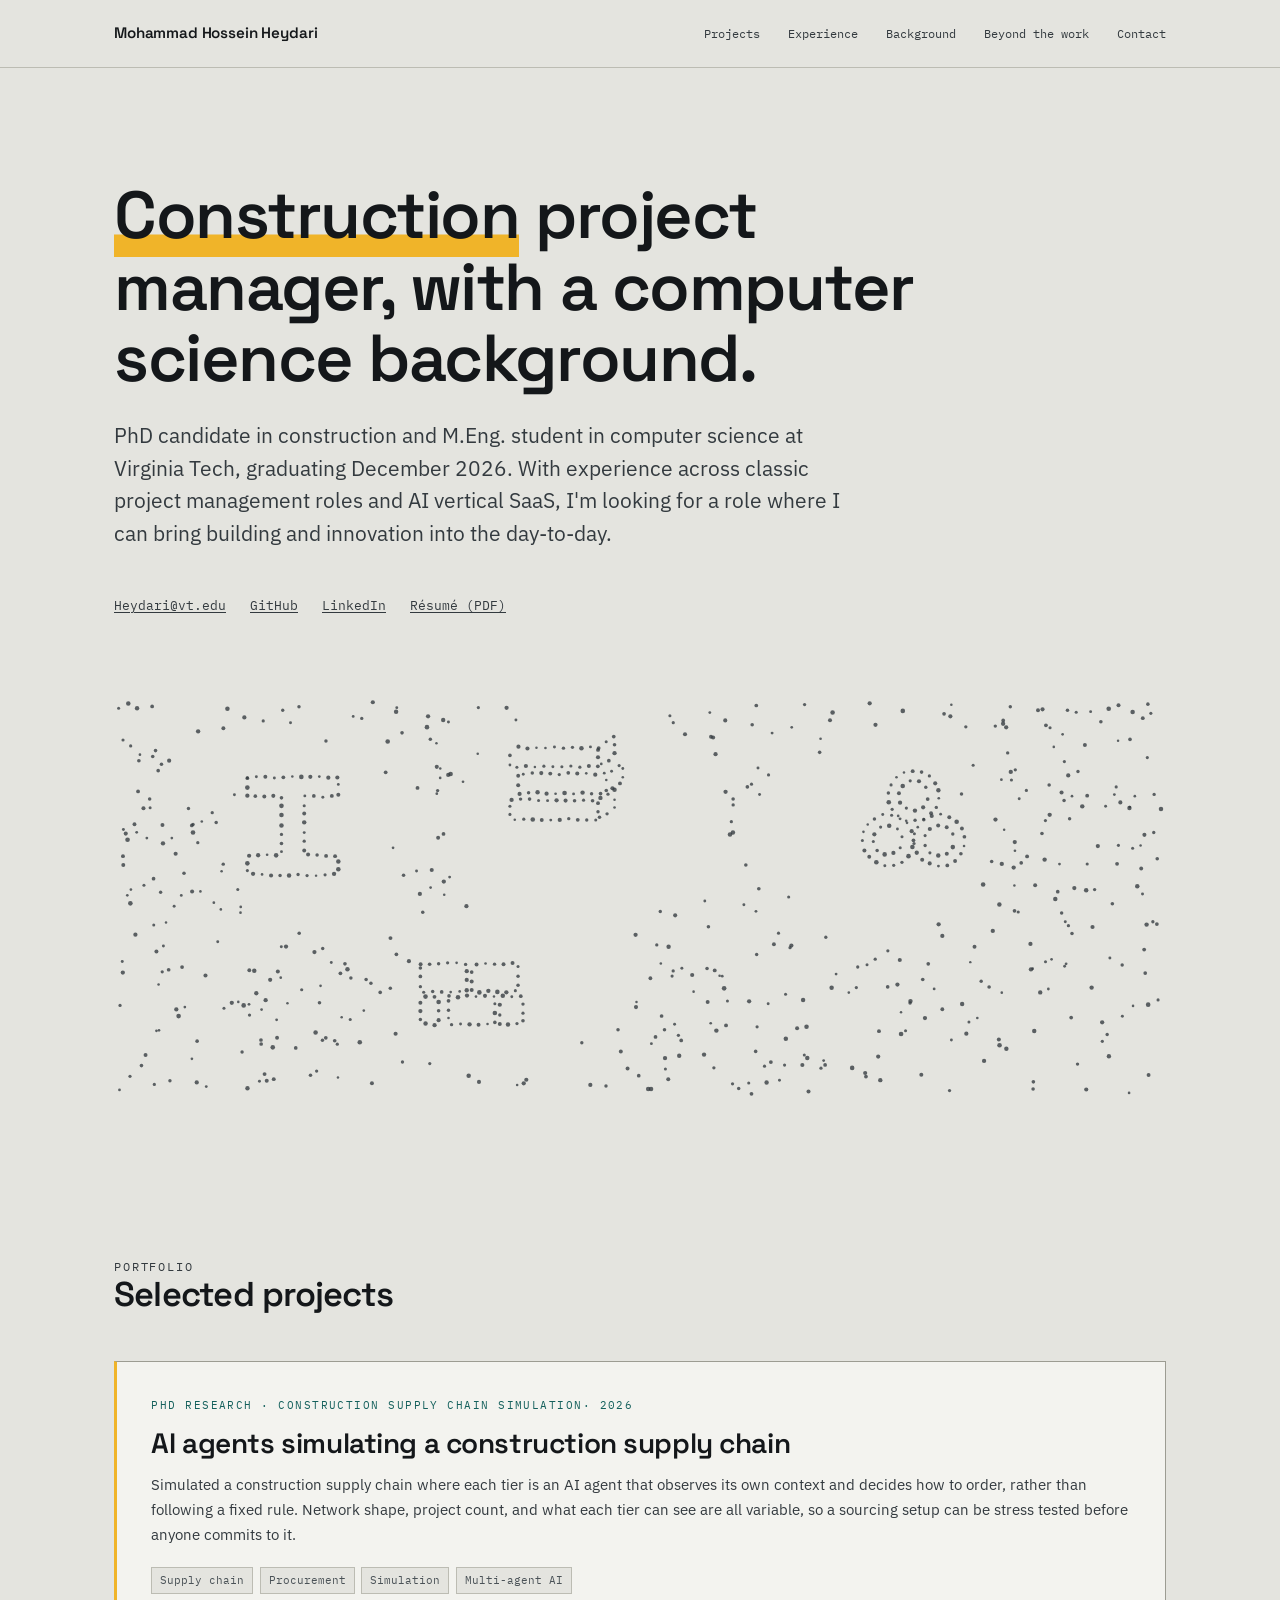
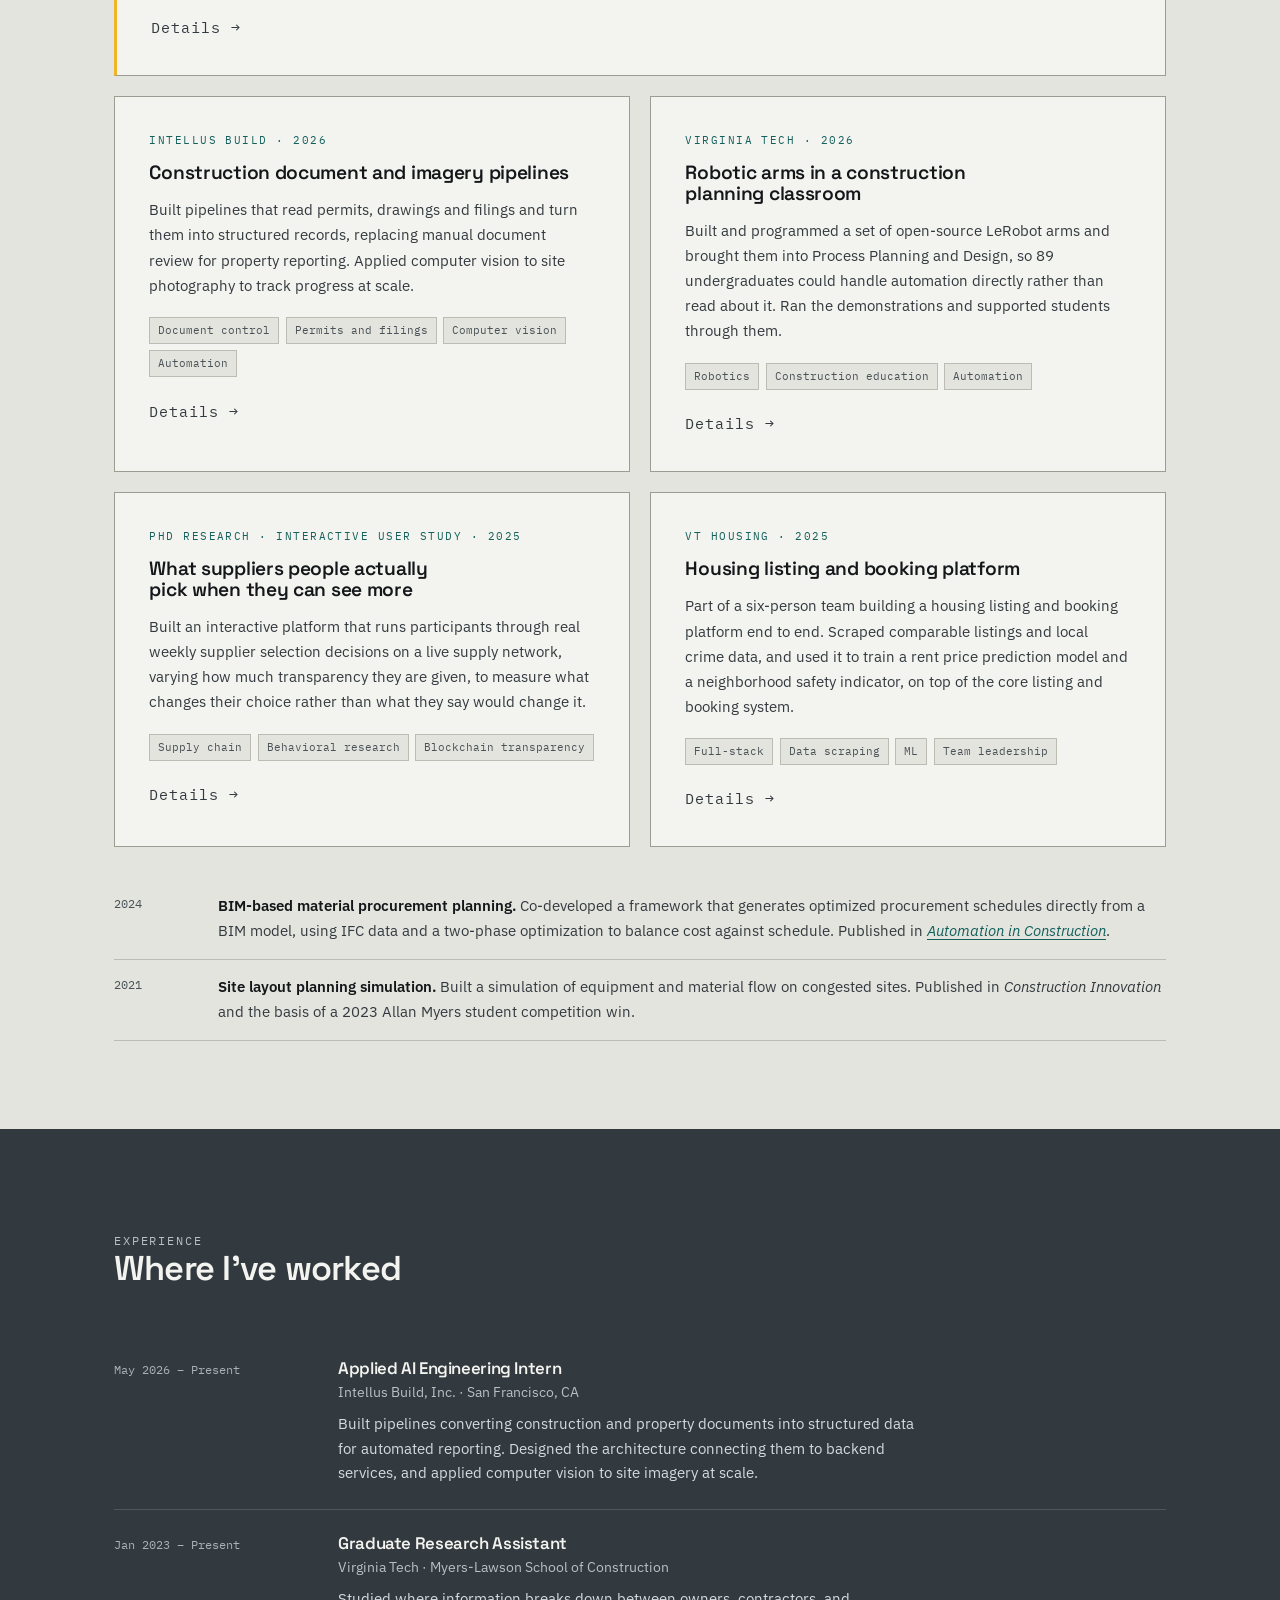
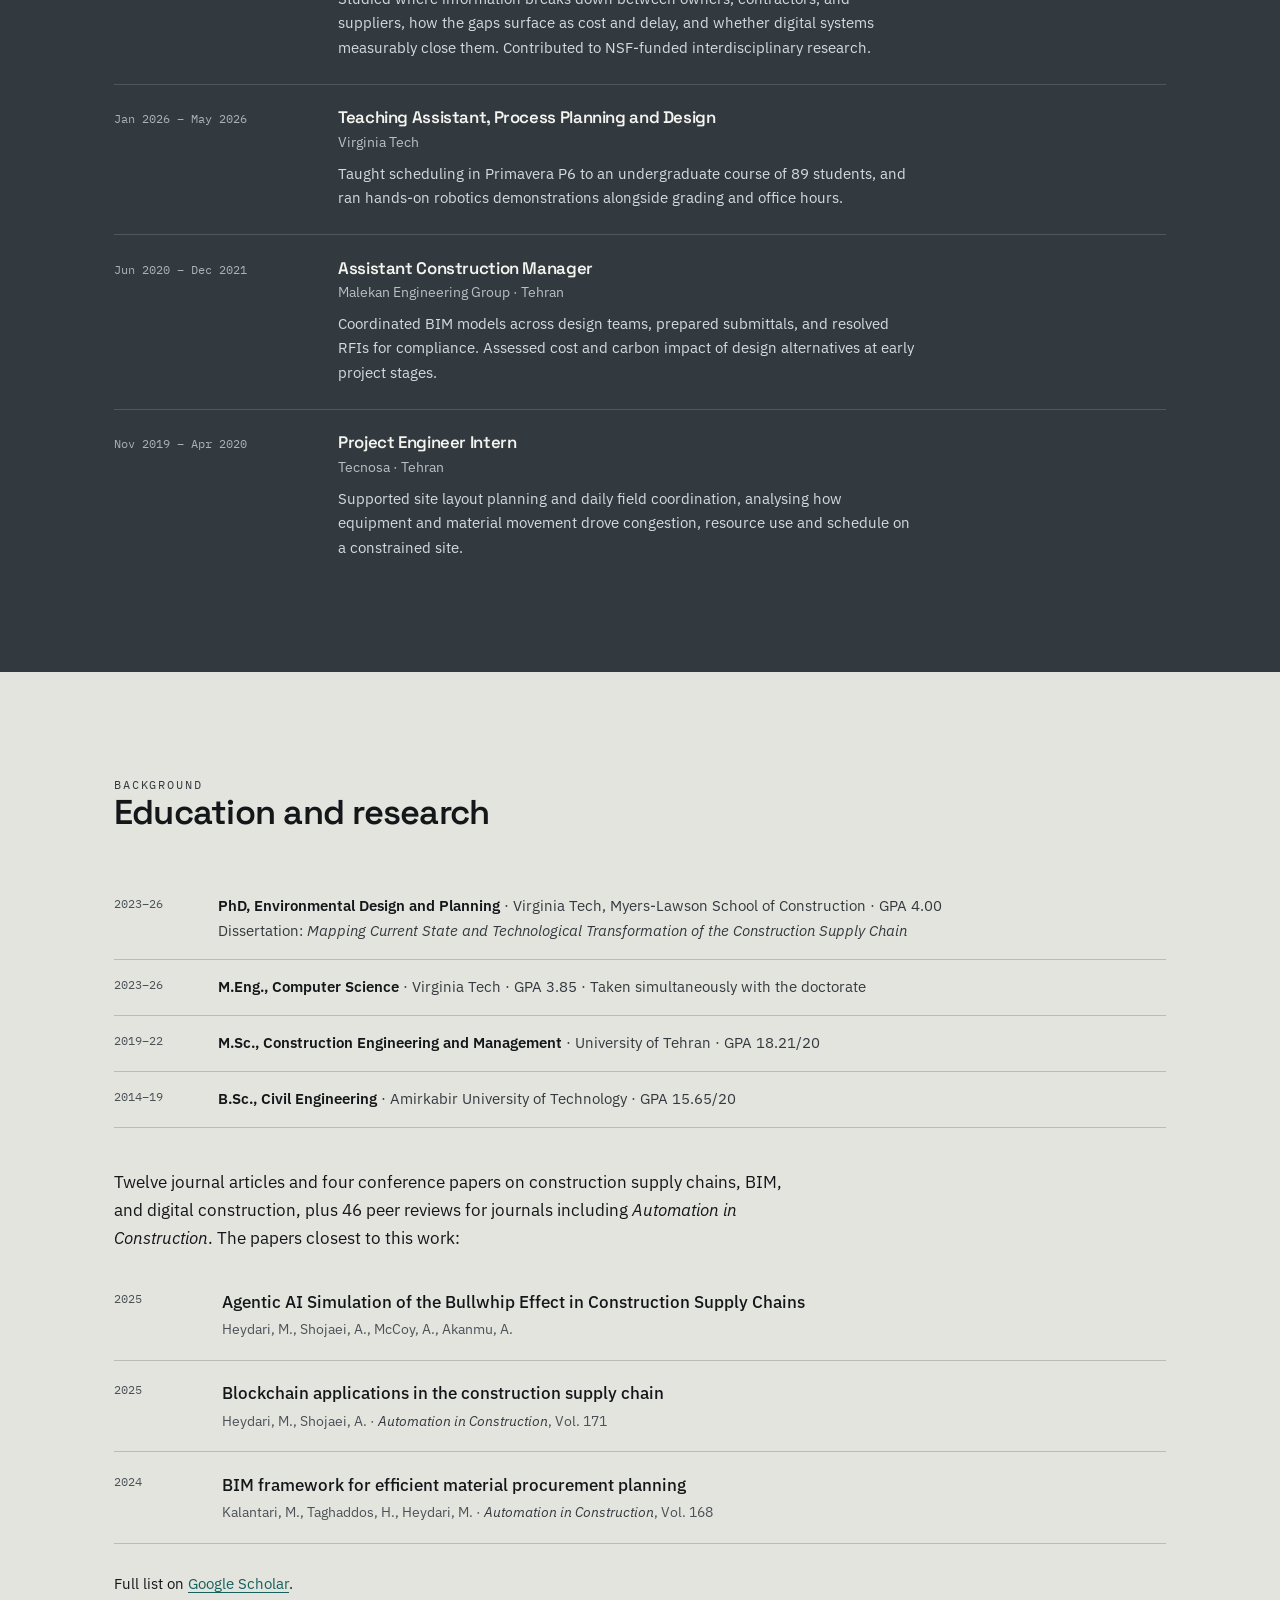
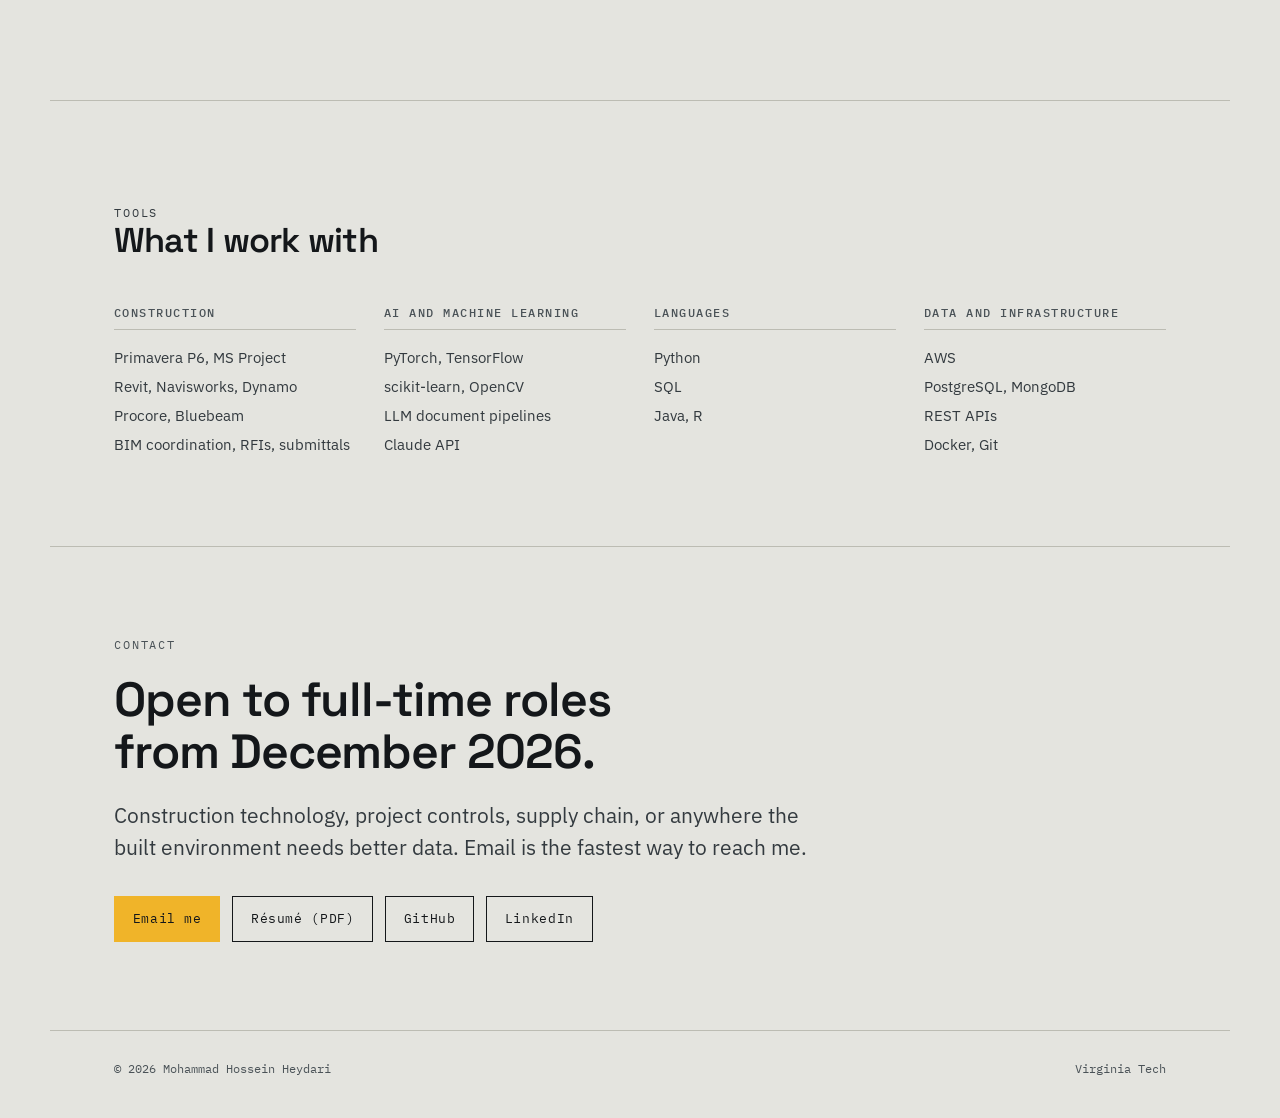
==== commit 65b3ba2b: "Update index.html" ====
--- a/index.html
+++ b/index.html
@@ -123,7 +123,7 @@
           selection decisions on a live supply network, varying how much transparency they are
           given, to measure what changes their choice rather than what they say would change it.
         </p>
-        <ul class="tags"><li>Supply chain</li><li>Behavioural research</li><li>Blockchain transparency</li></ul>
+        <ul class="tags"><li>Supply chain</li><li>Behavioral research</li><li>Blockchain transparency</li></ul>
         <p class="readmore">Details →</p>
       </article>
 
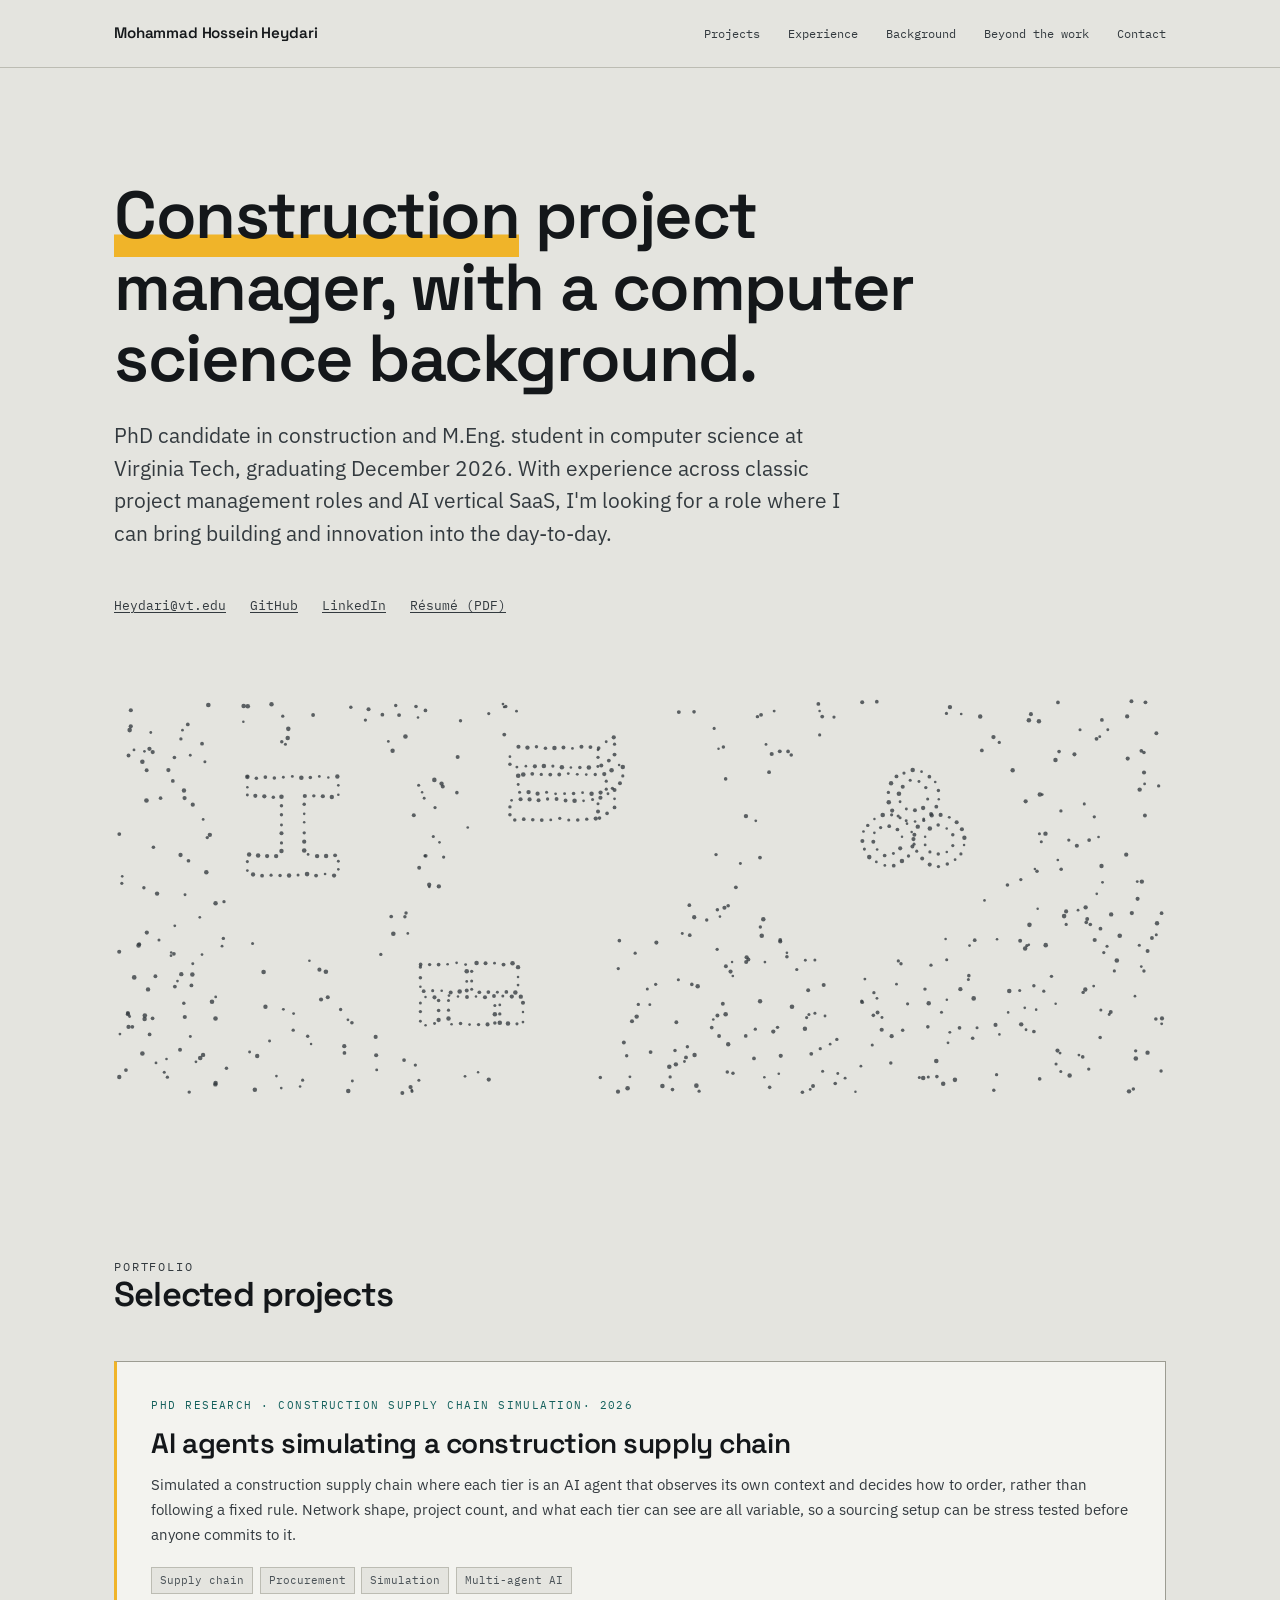
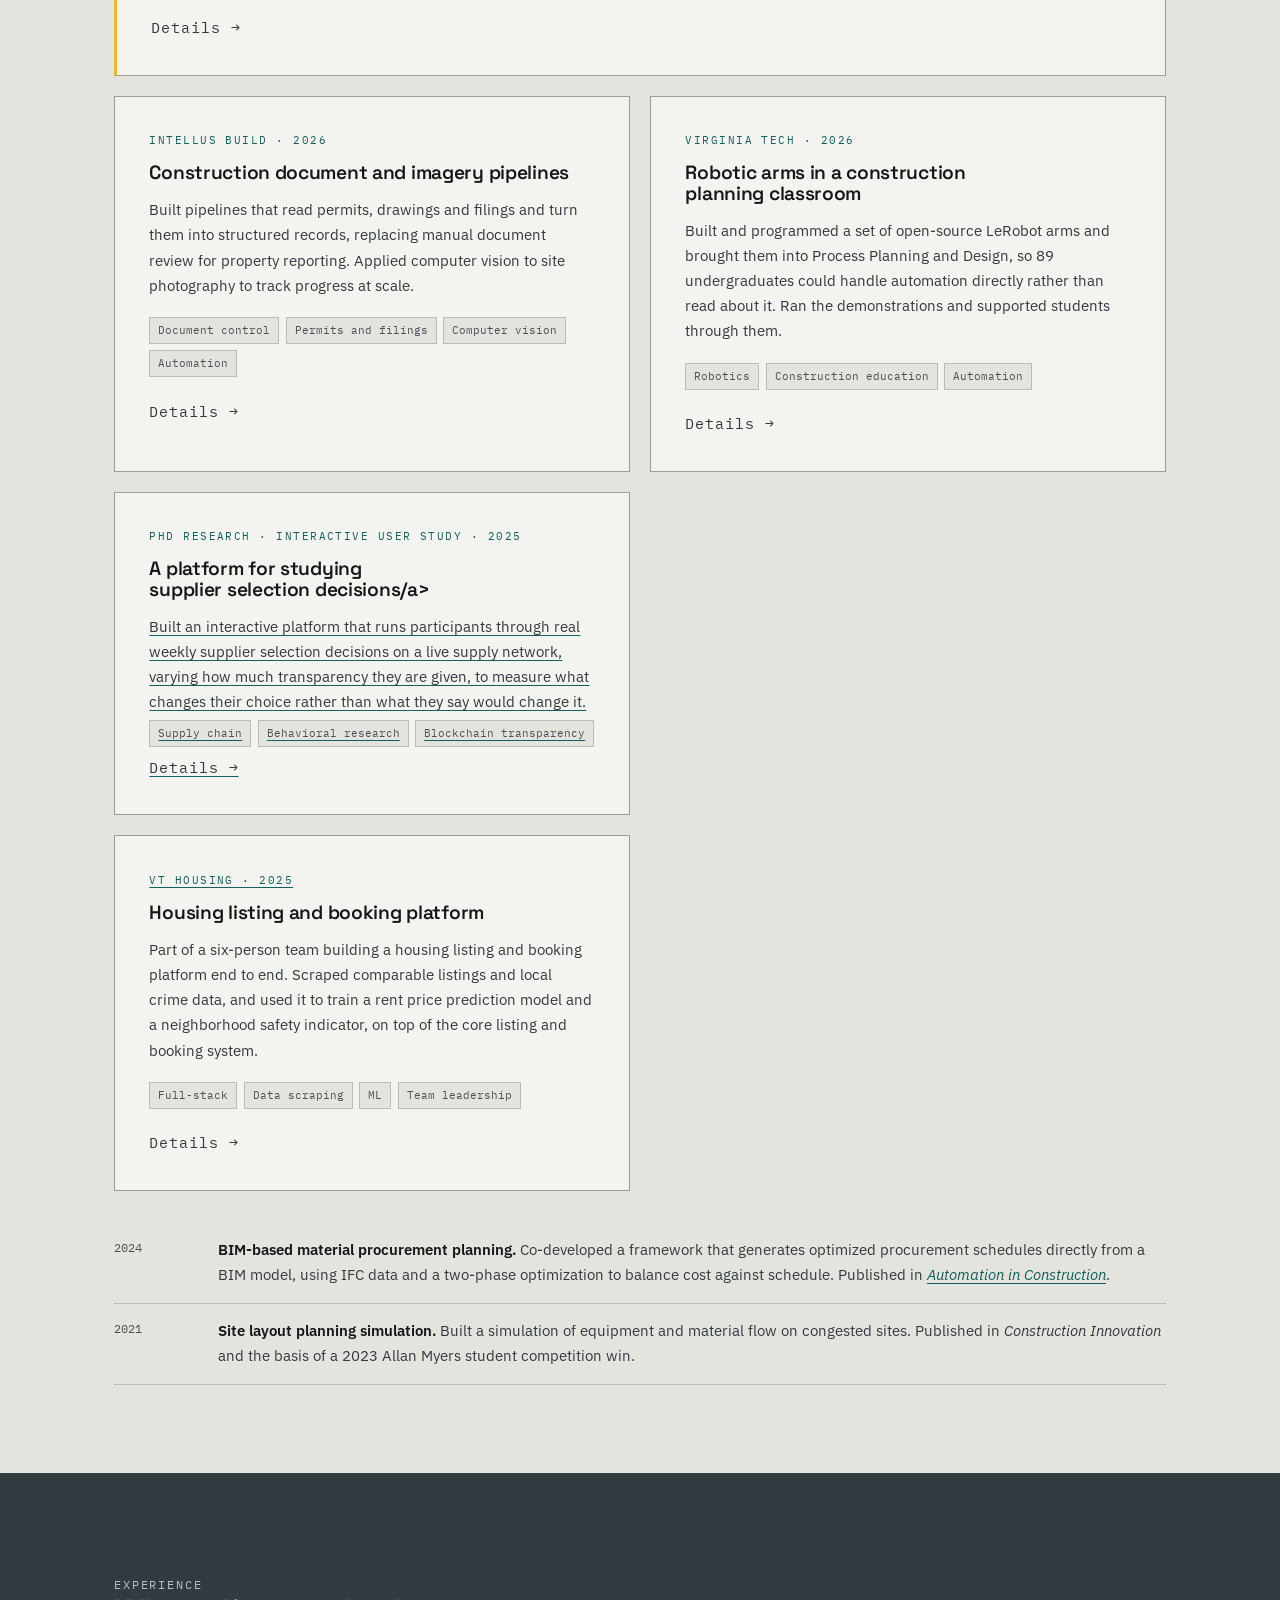
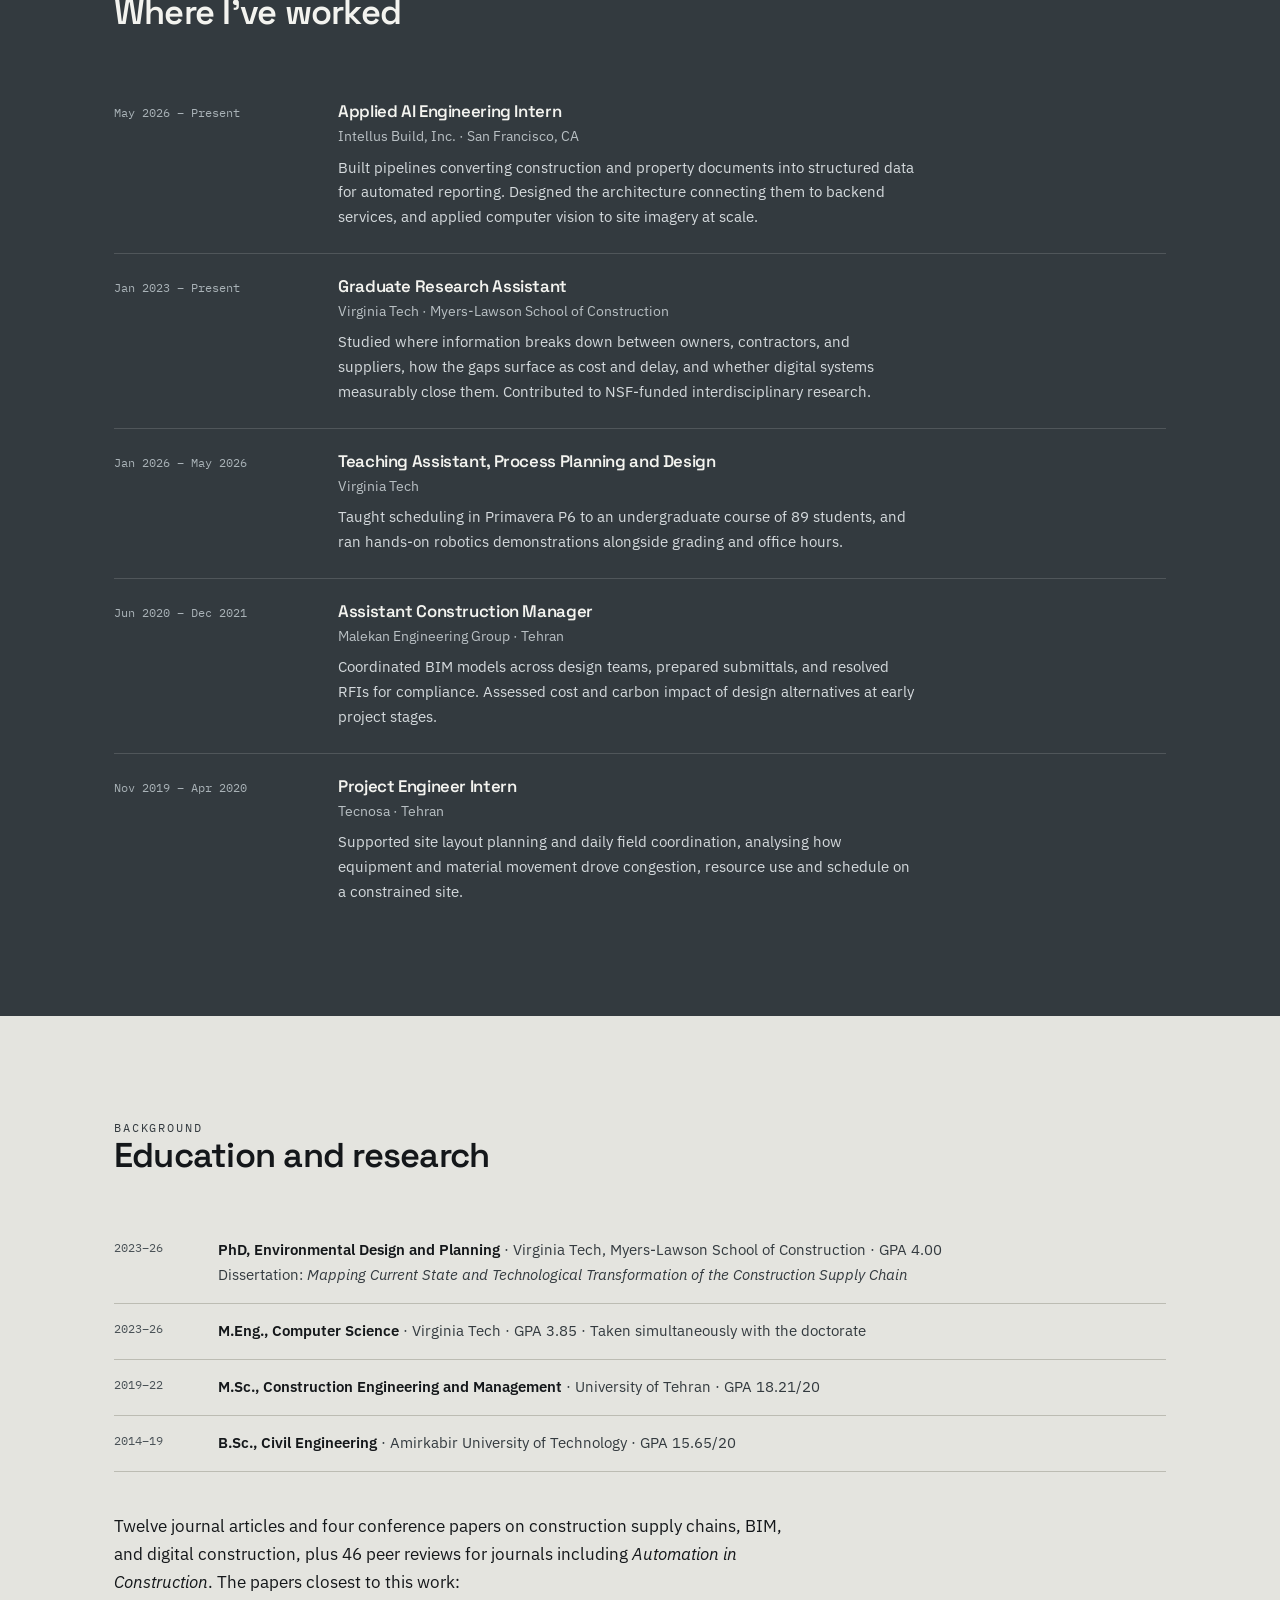
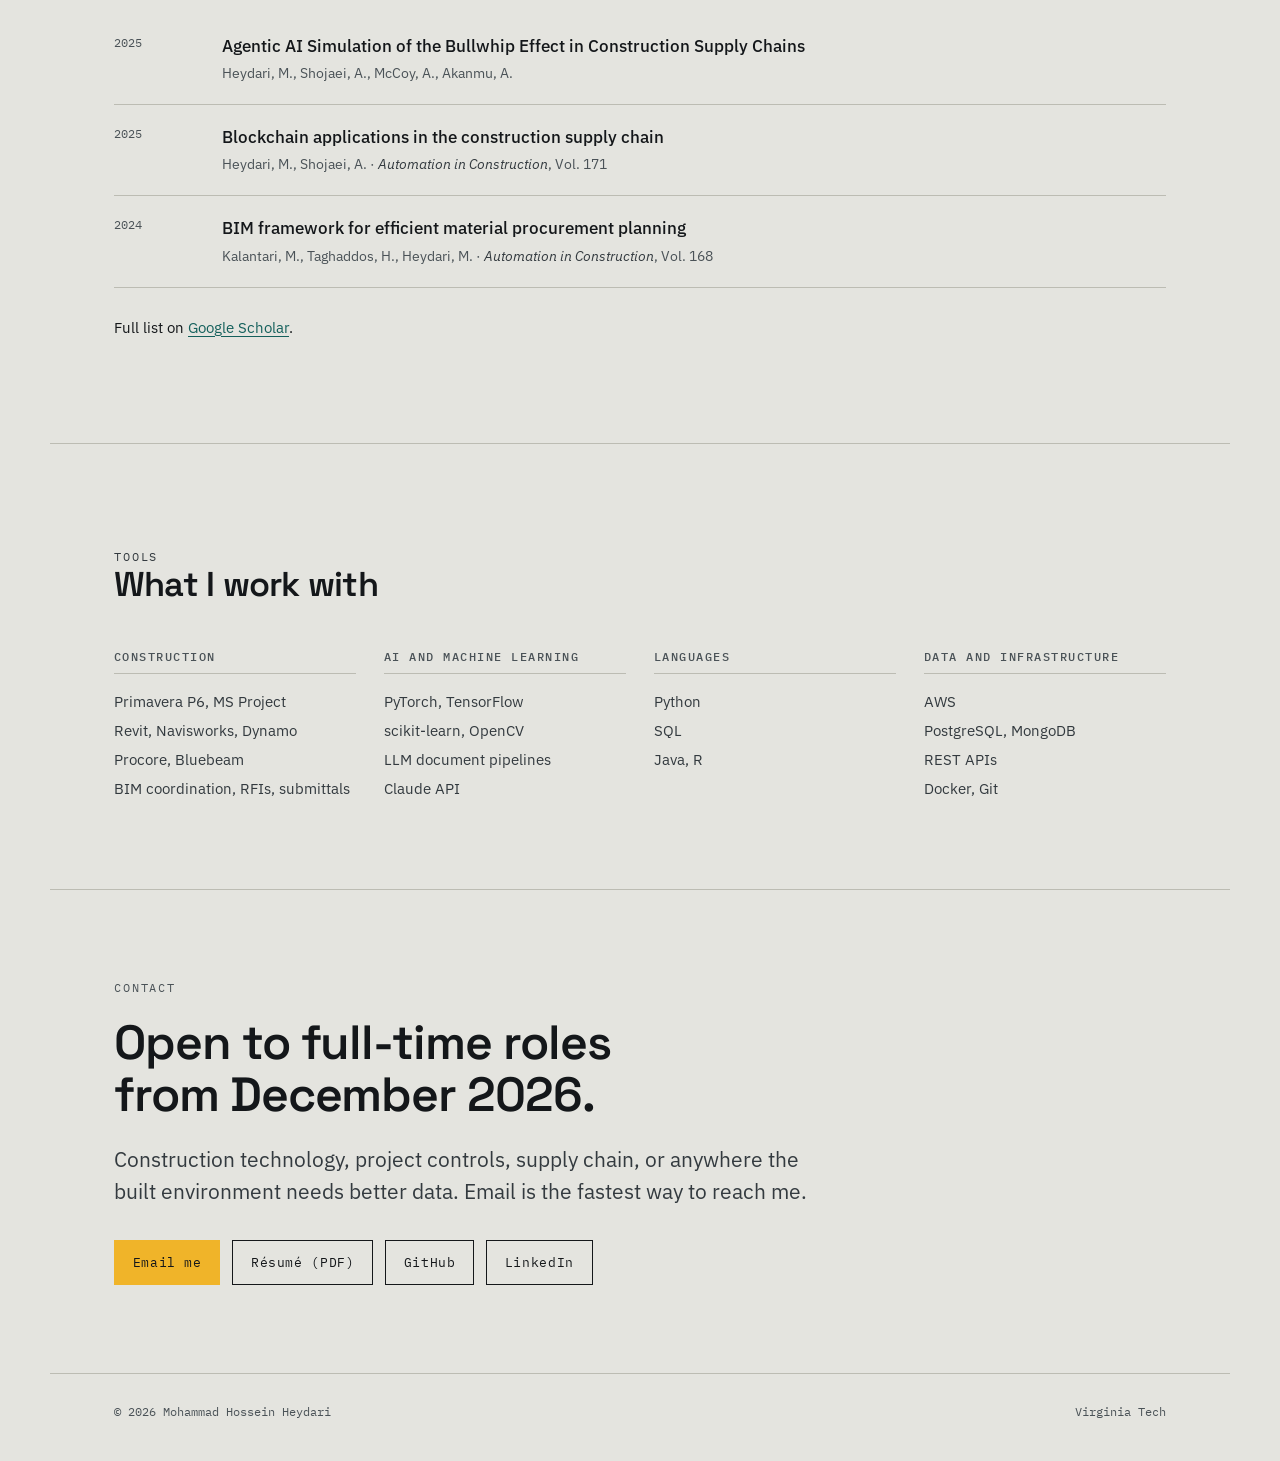
==== commit a65cff48: "Update index.html" ====
--- a/index.html
+++ b/index.html
@@ -117,7 +117,7 @@
 
       <article class="card">
         <p class="kicker">PhD research · Interactive user study · 2025</p>
-        <h3><a href="projects/supply-network-study.html">What suppliers people actually pick when they can see more</a></h3>
+        <h3><a href="projects/supply-network-study.html">A platform for studying supplier selection decisions/a></h3>
         <p>
           Built an interactive platform that runs participants through real weekly supplier
           selection decisions on a live supply network, varying how much transparency they are
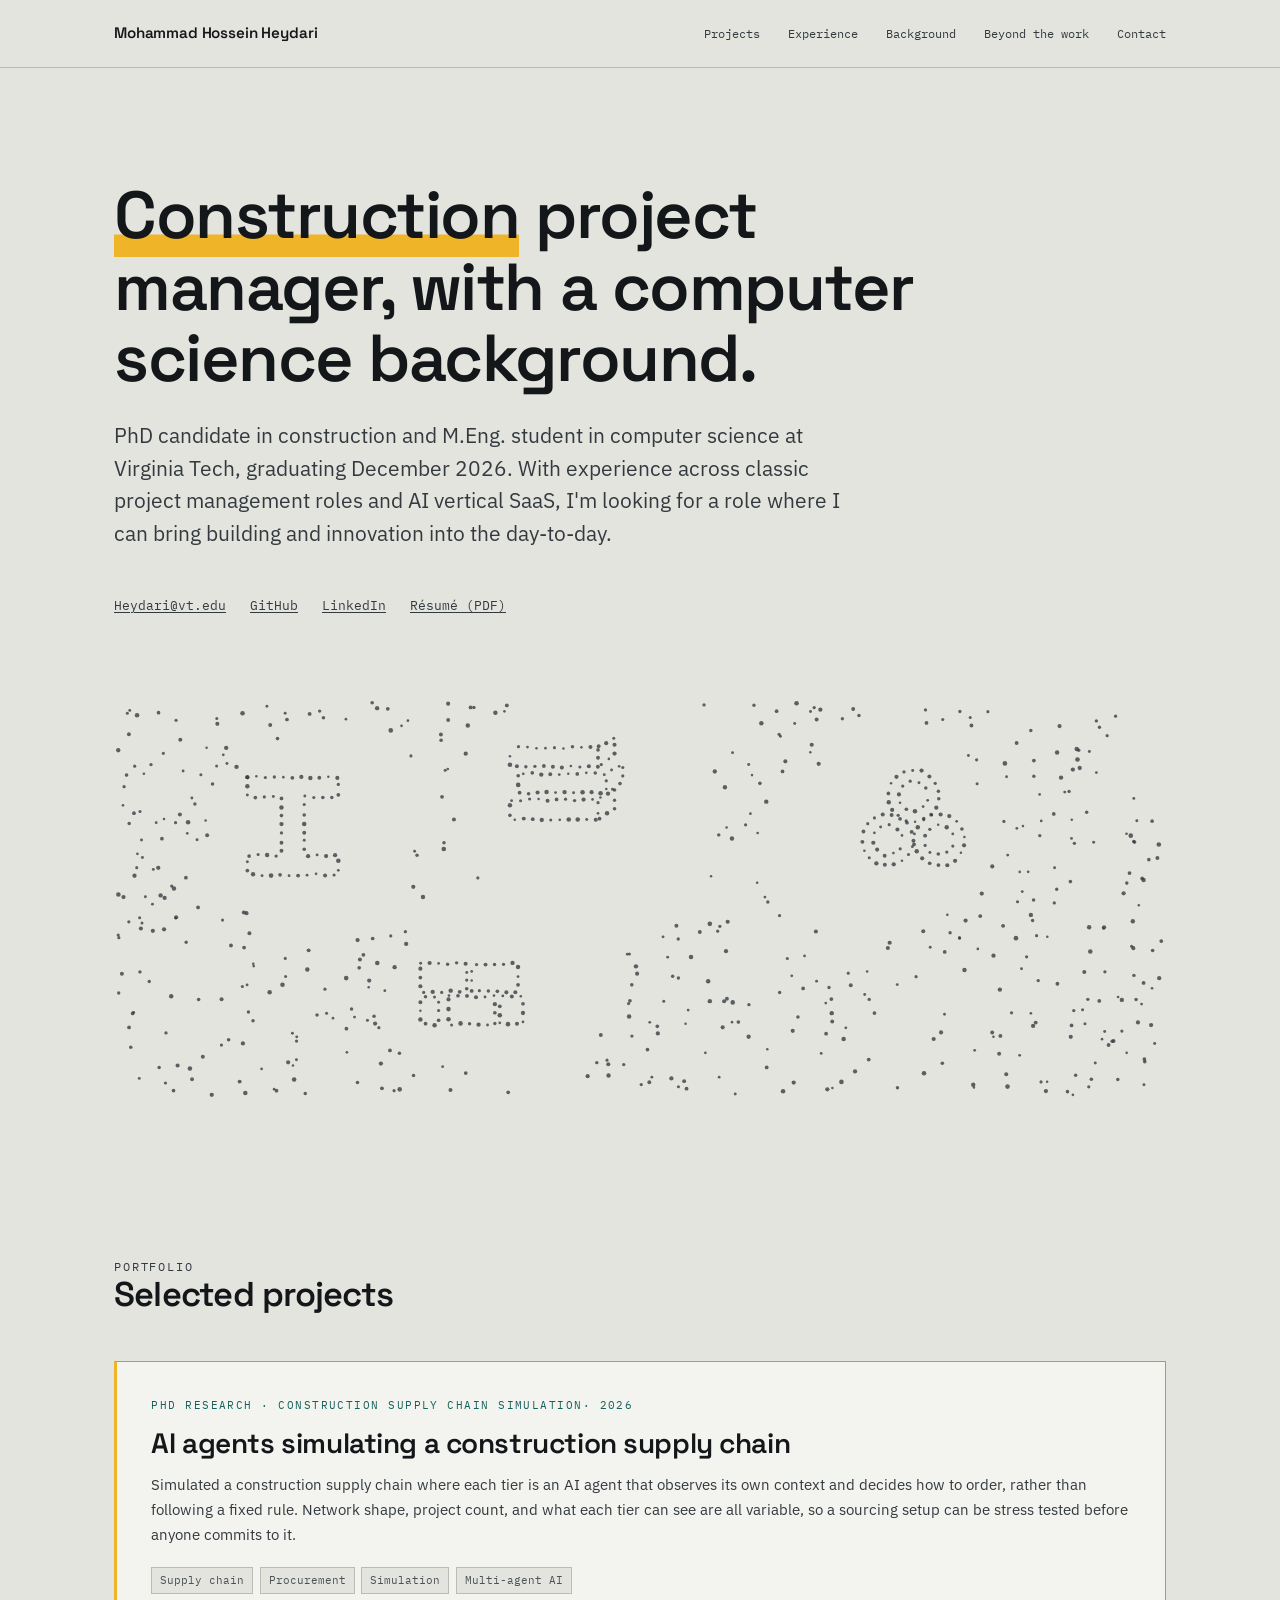
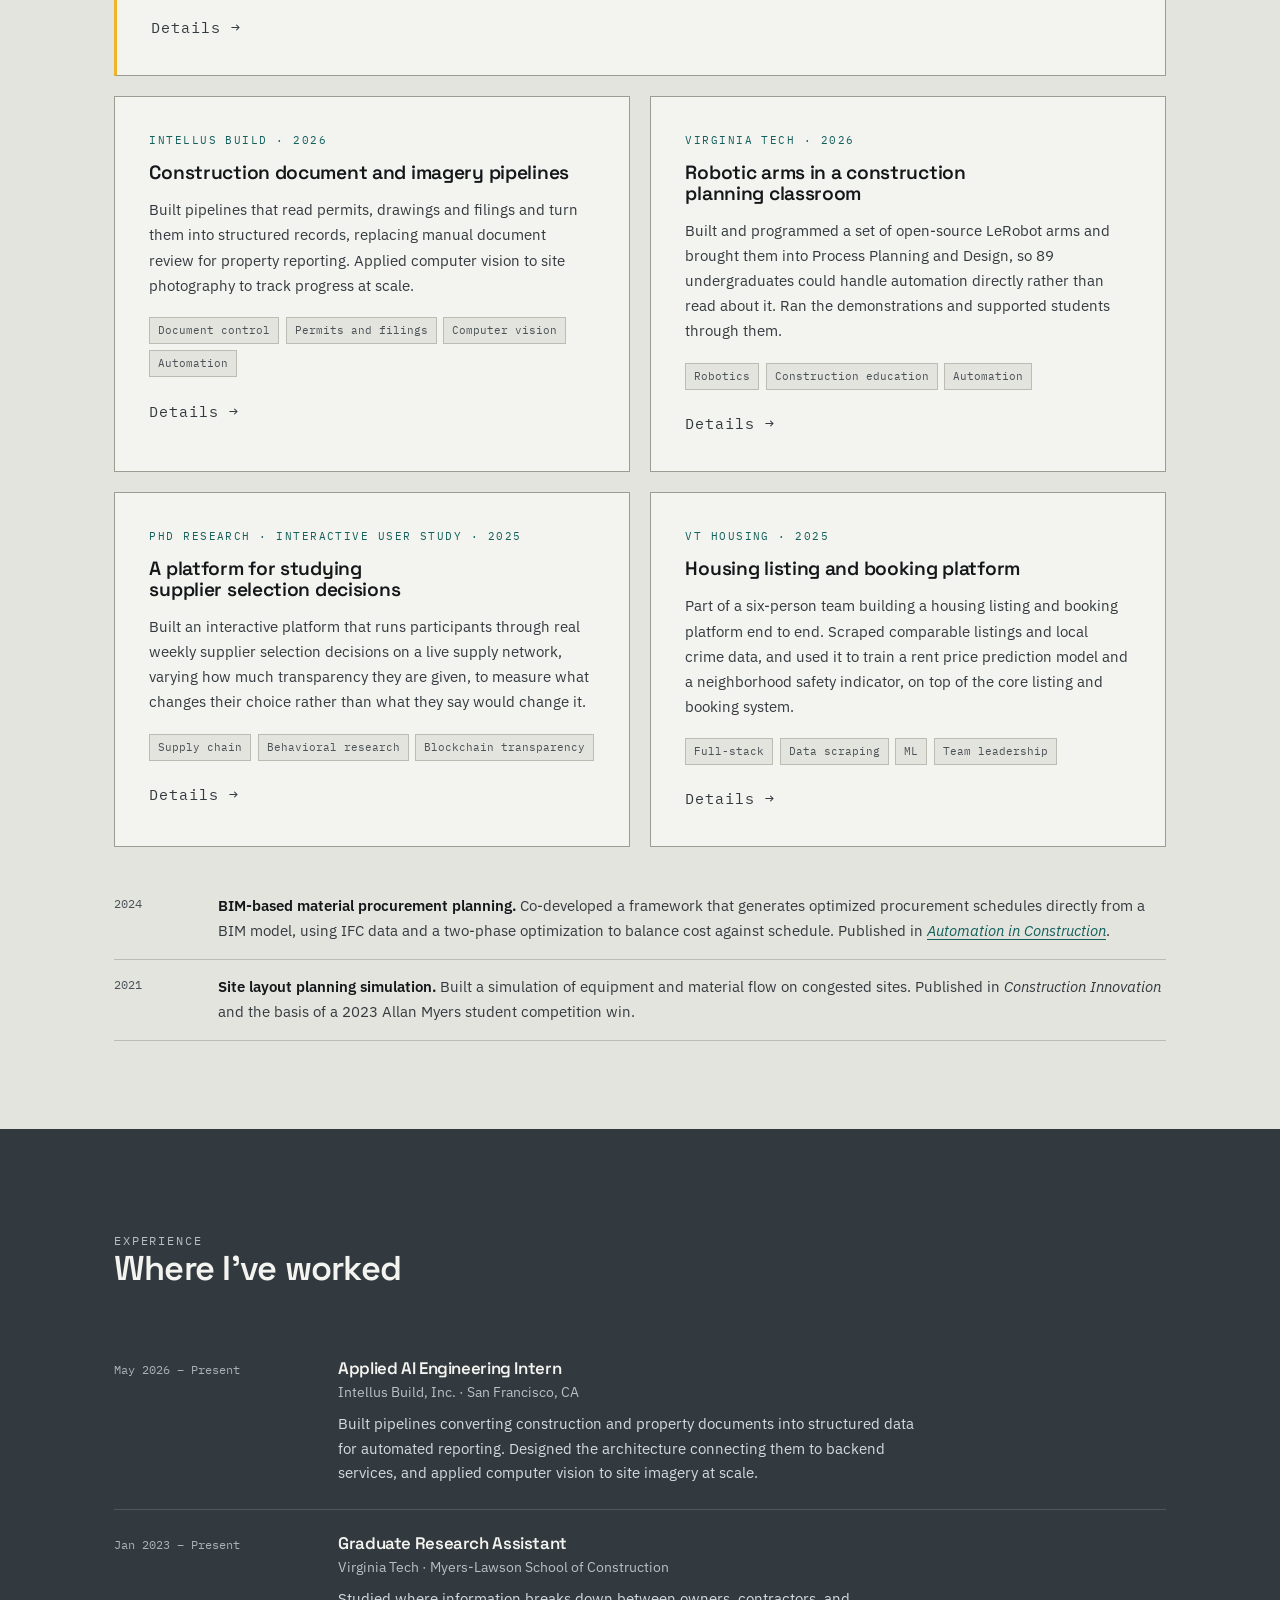
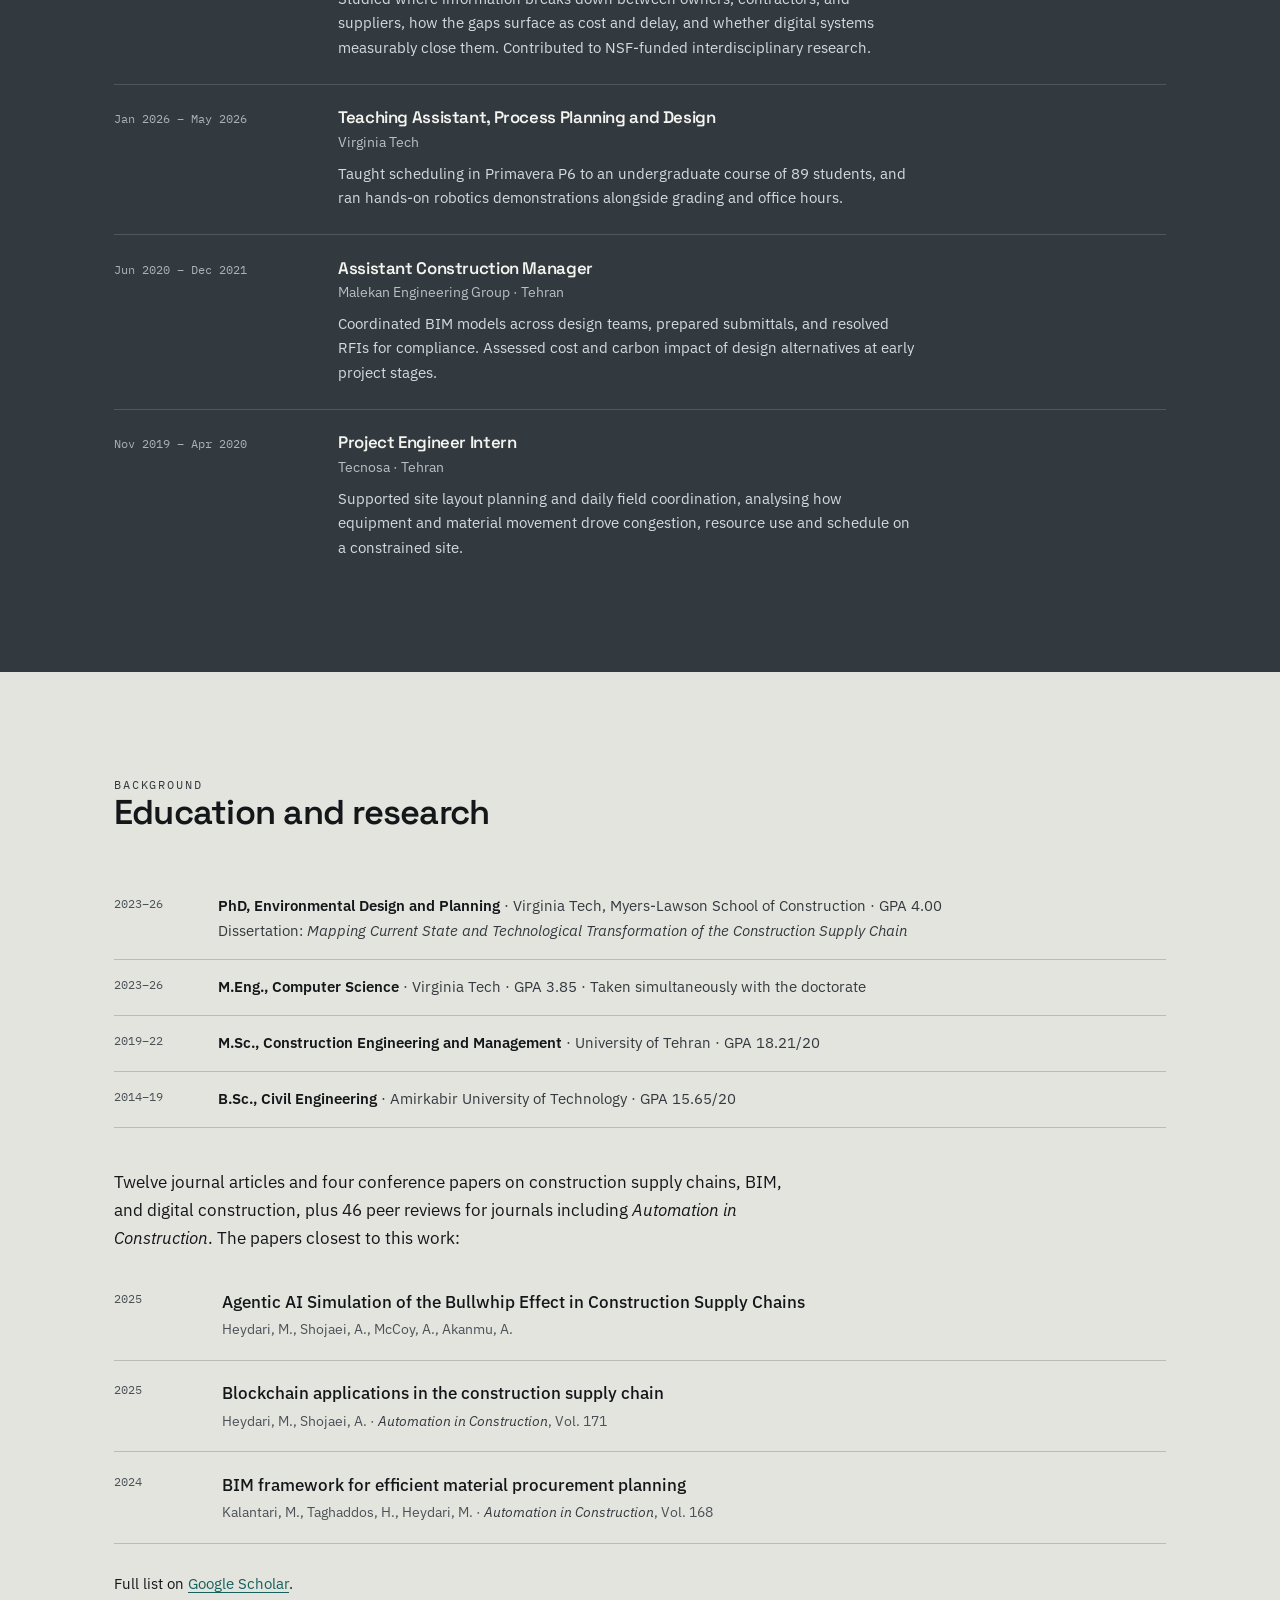
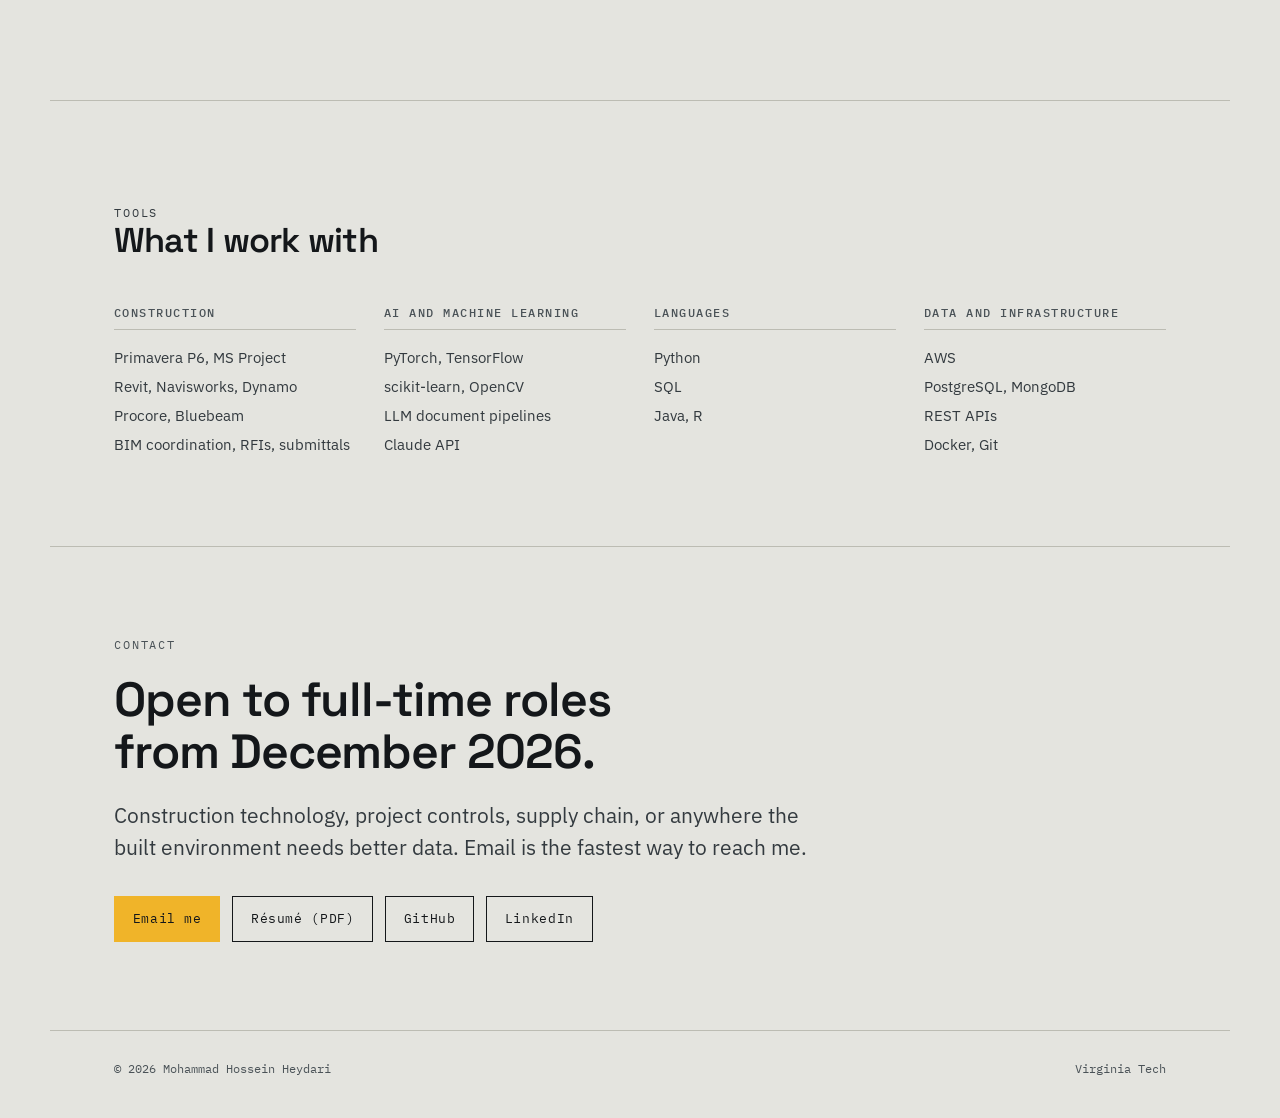
==== commit bceddcea: "Update index.html" ====
--- a/index.html
+++ b/index.html
@@ -117,7 +117,7 @@
 
       <article class="card">
         <p class="kicker">PhD research · Interactive user study · 2025</p>
-        <h3><a href="projects/supply-network-study.html">A platform for studying supplier selection decisions/a></h3>
+        <h3><a href="projects/supply-network-study.html">A platform for studying supplier selection decisions</a></h3>
         <p>
           Built an interactive platform that runs participants through real weekly supplier
           selection decisions on a live supply network, varying how much transparency they are
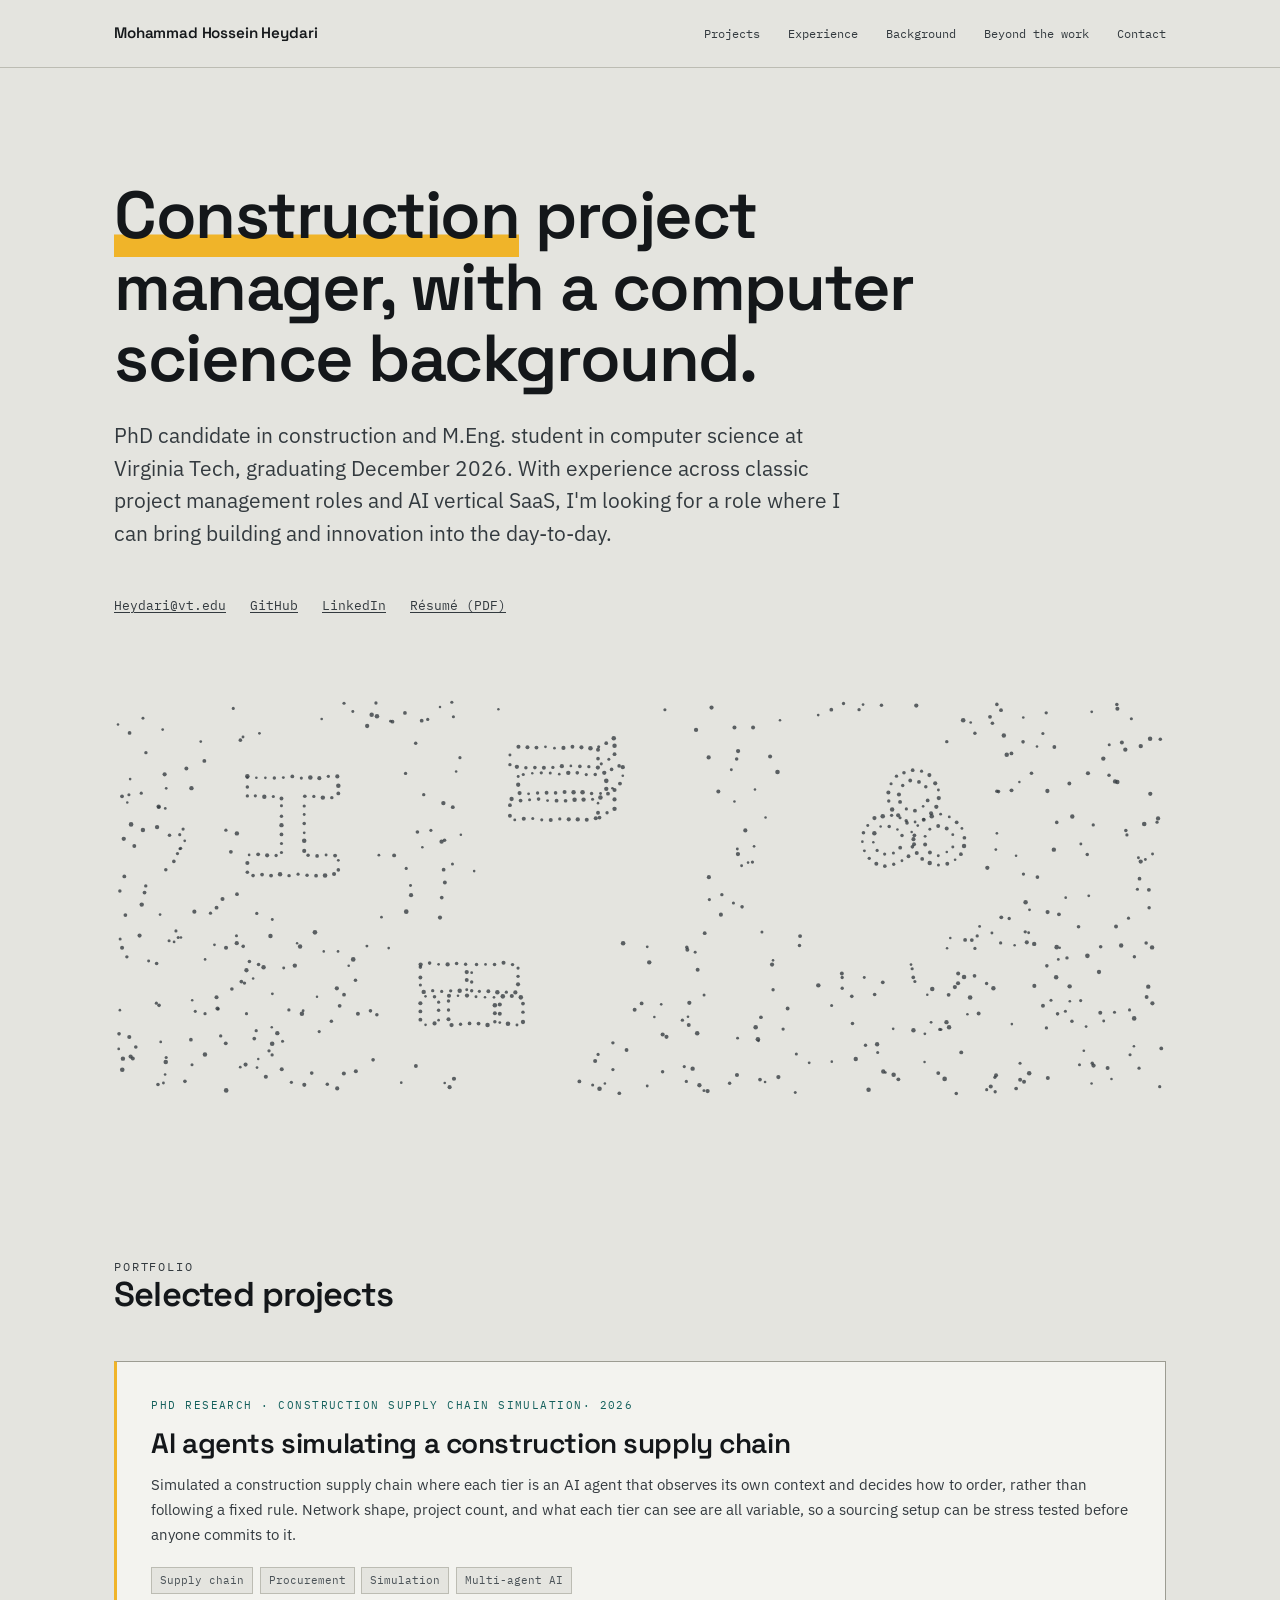
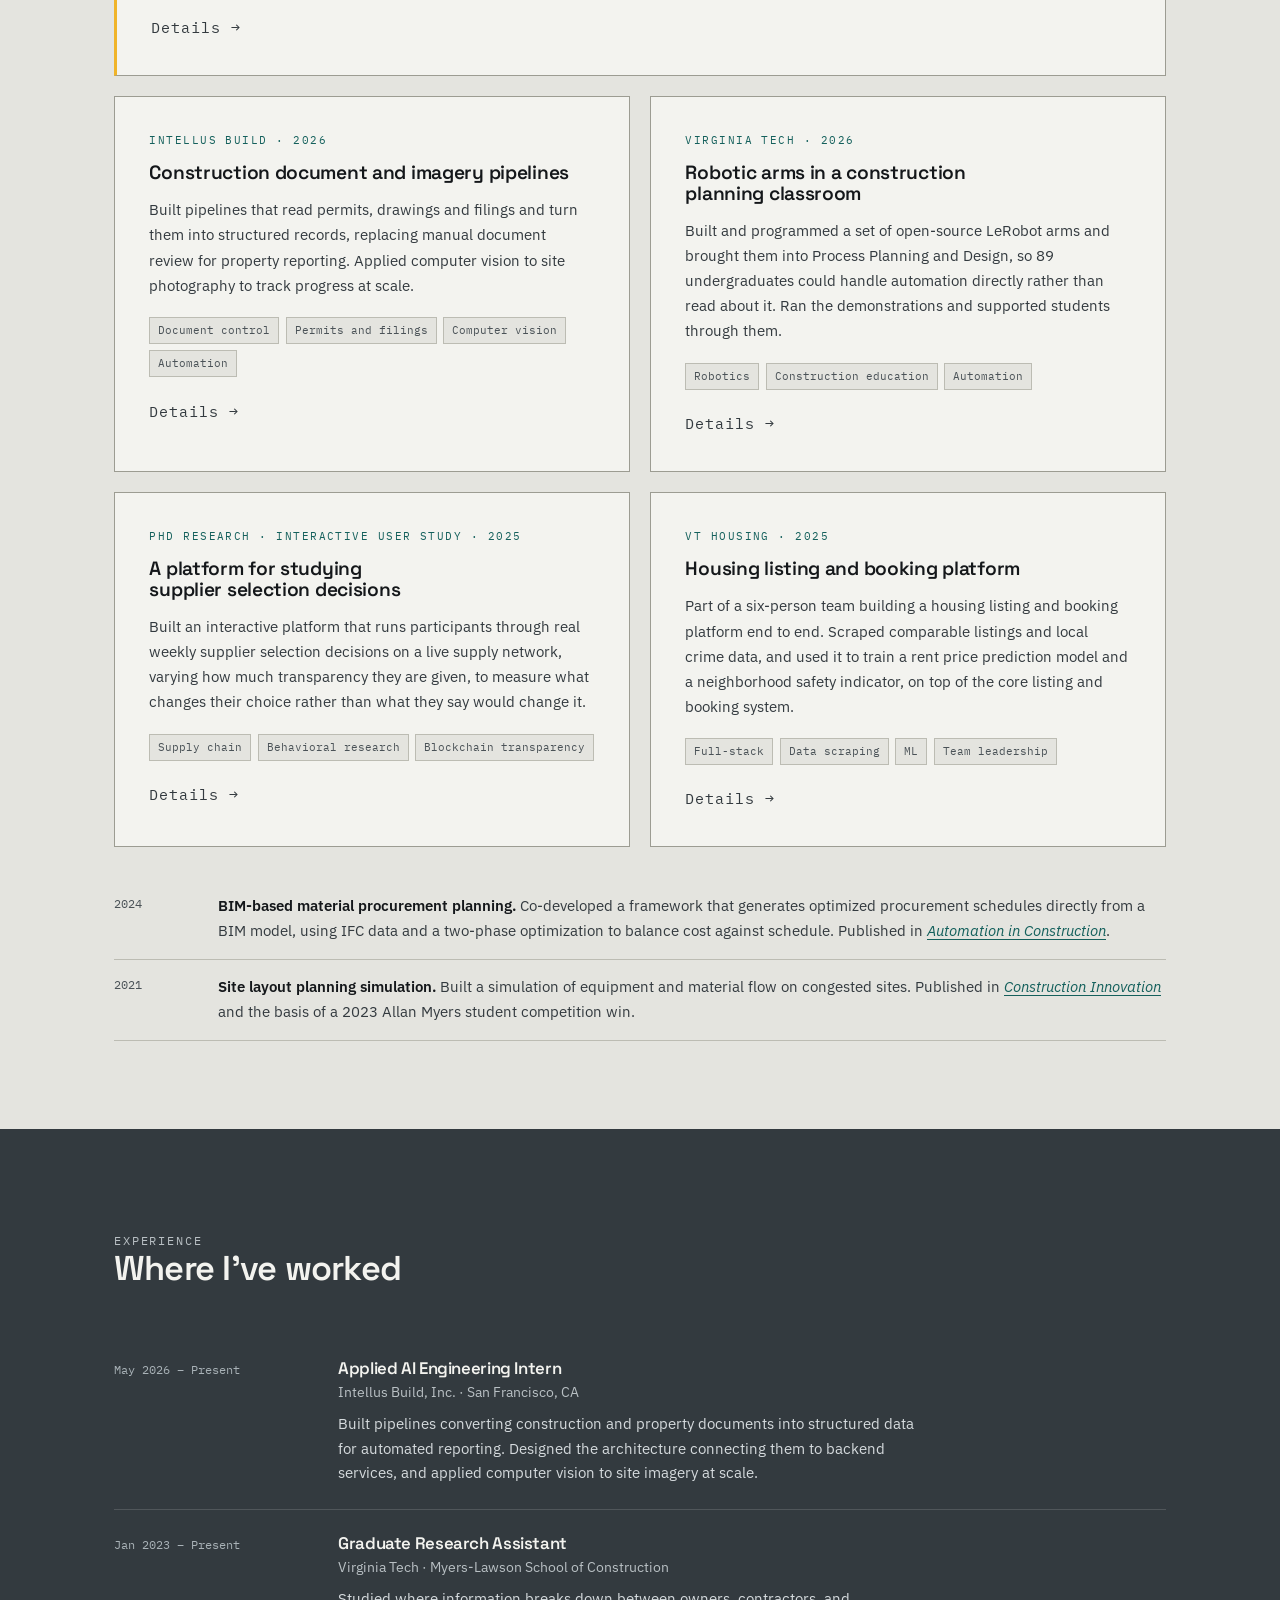
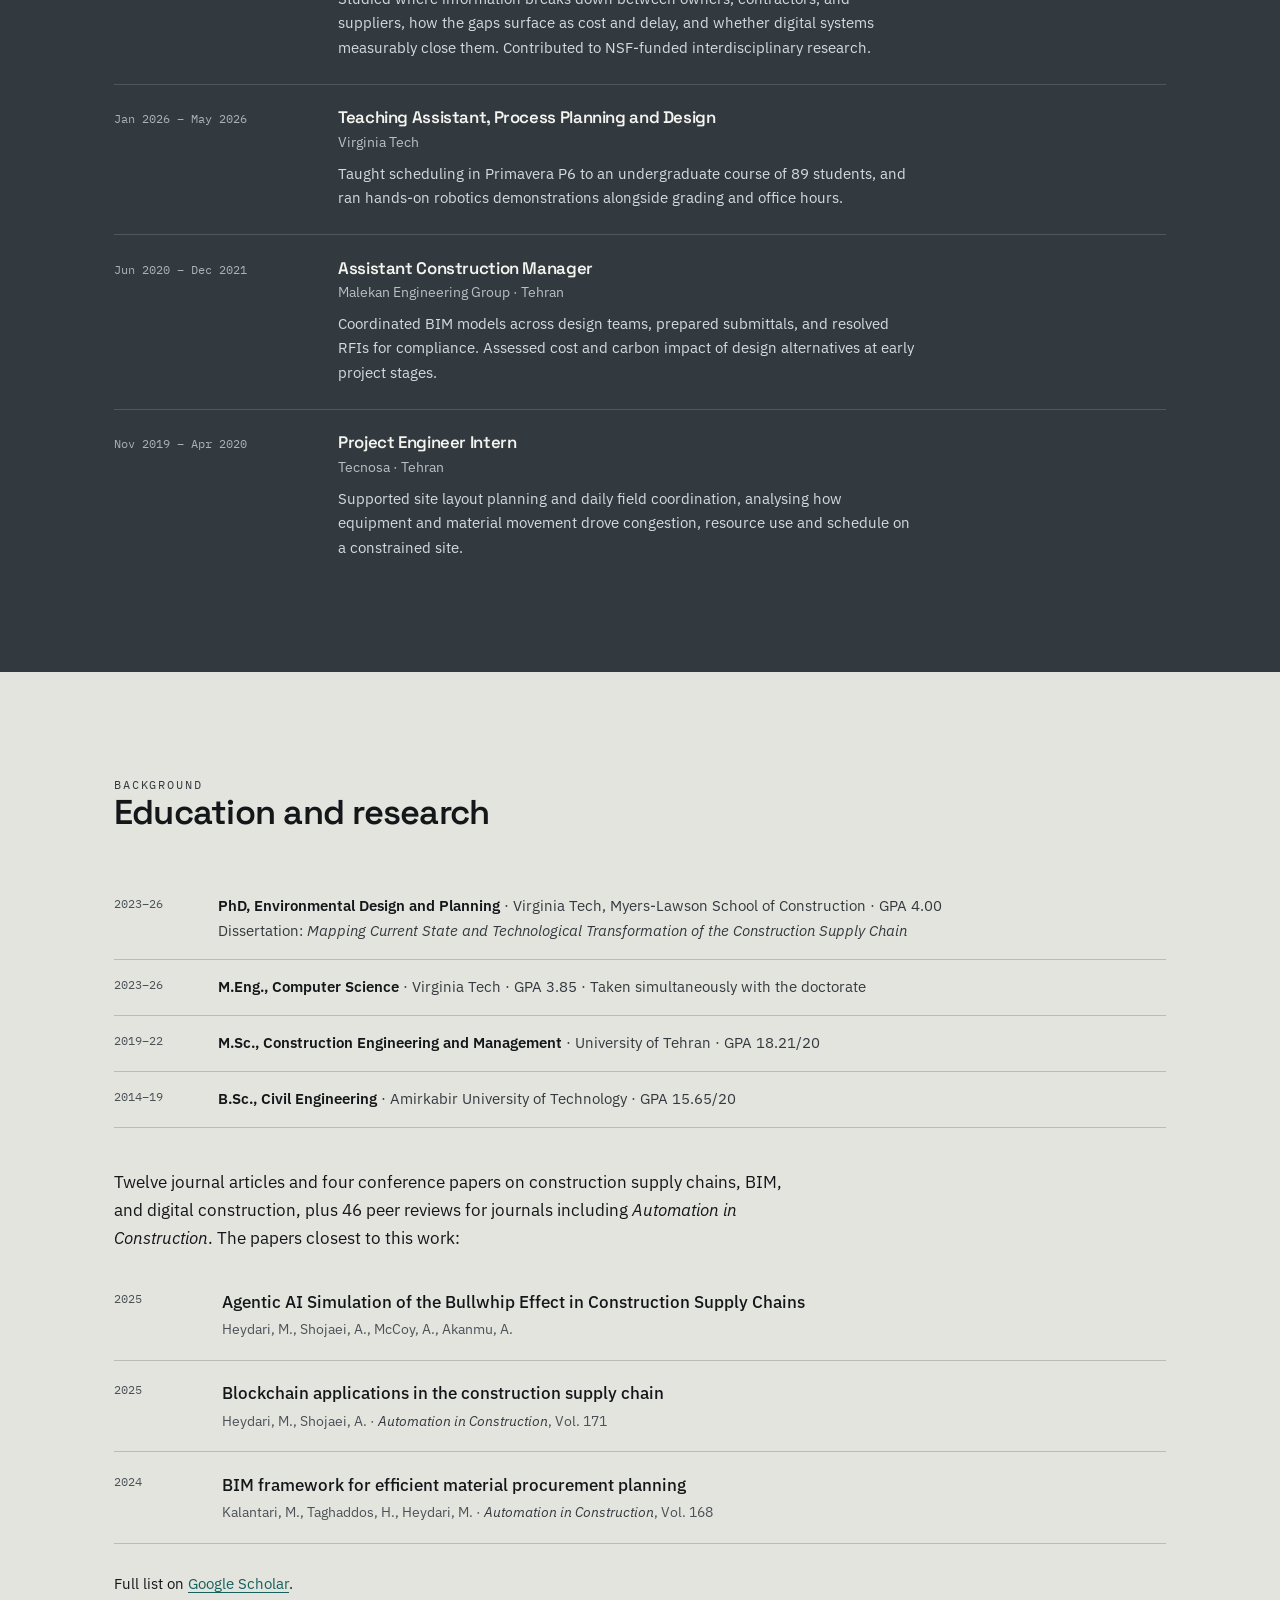
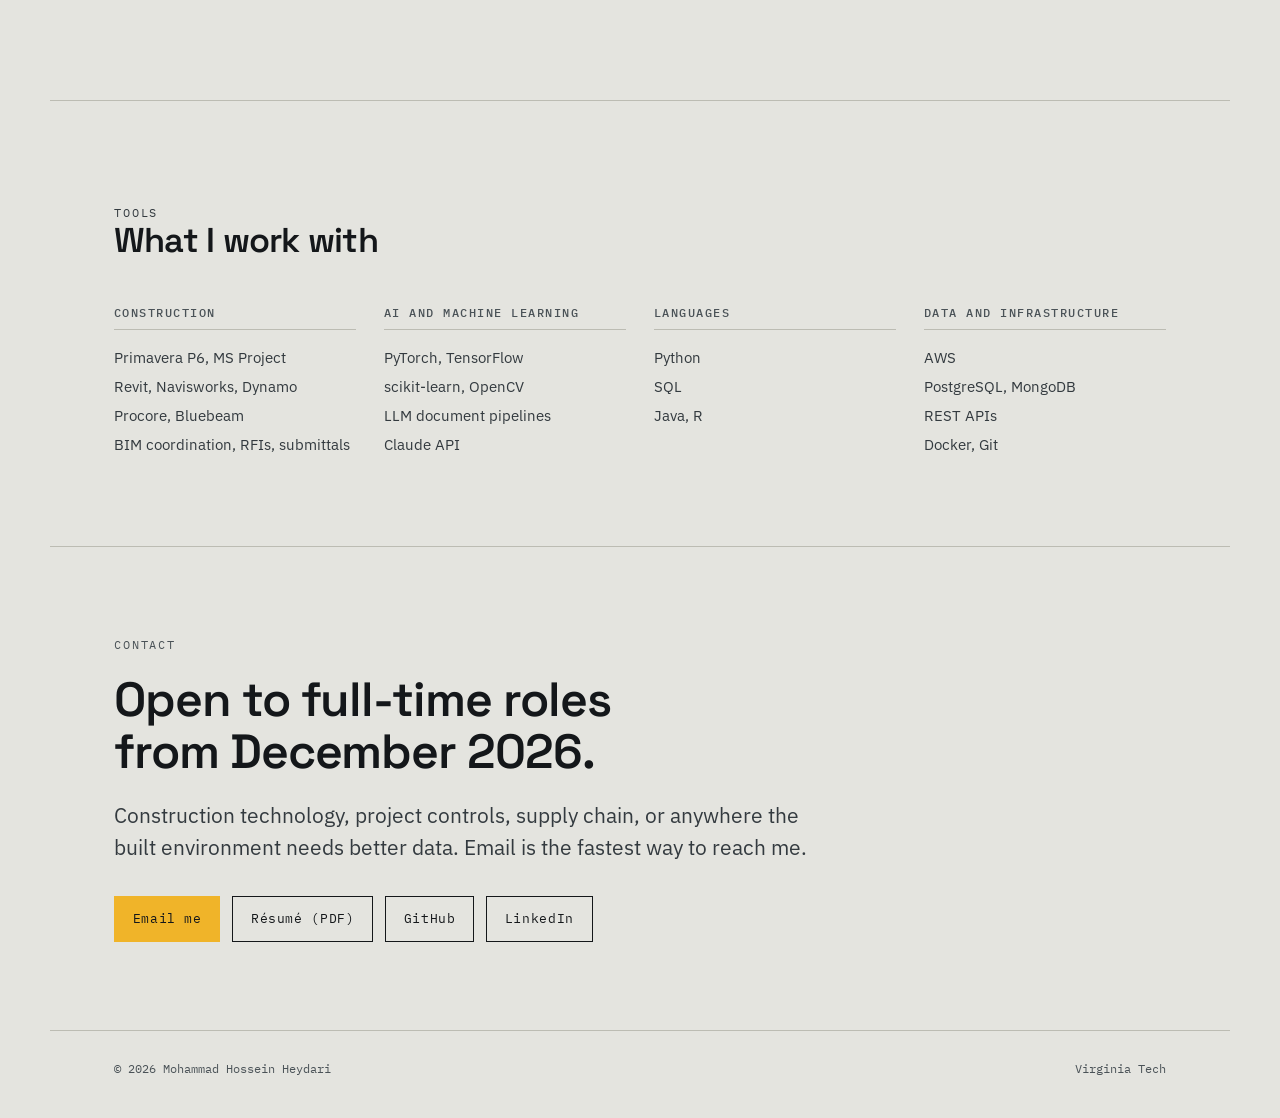
==== commit 0838a397: "Update index.html" ====
--- a/index.html
+++ b/index.html
@@ -143,7 +143,7 @@
 
     <ul class="listing" style="margin-top:2rem">
             <li><span class="yr">2024</span> <span><strong>BIM-based material procurement planning.</strong> Co-developed a framework that generates optimized procurement schedules directly from a BIM model, using IFC data and a two-phase optimization to balance cost against schedule. Published in <em><a href="https://www.sciencedirect.com/science/article/pii/S0926580524005399" target="_blank" rel="noopener">Automation in Construction</a></em>.</span></li>
-      <li><span class="yr">2021</span> <span><strong>Site layout planning simulation.</strong> Built a simulation of equipment and material flow on congested sites. Published in <em>Construction Innovation</em> and the basis of a 2023 Allan Myers student competition win.</span></li>
+            <li><span class="yr">2021</span> <span><strong>Site layout planning simulation.</strong> Built a simulation of equipment and material flow on congested sites. Published in <em><a href="https://www.emerald.com/ci/article-abstract/21/3/417/91955/A-hybrid-simulation-approach-for-site-layout?redirectedFrom=fulltext" target="_blank" rel="noopener">Construction Innovation</a></em> and the basis of a 2023 Allan Myers student competition win.</span></li>
     </ul>
   </section>
 
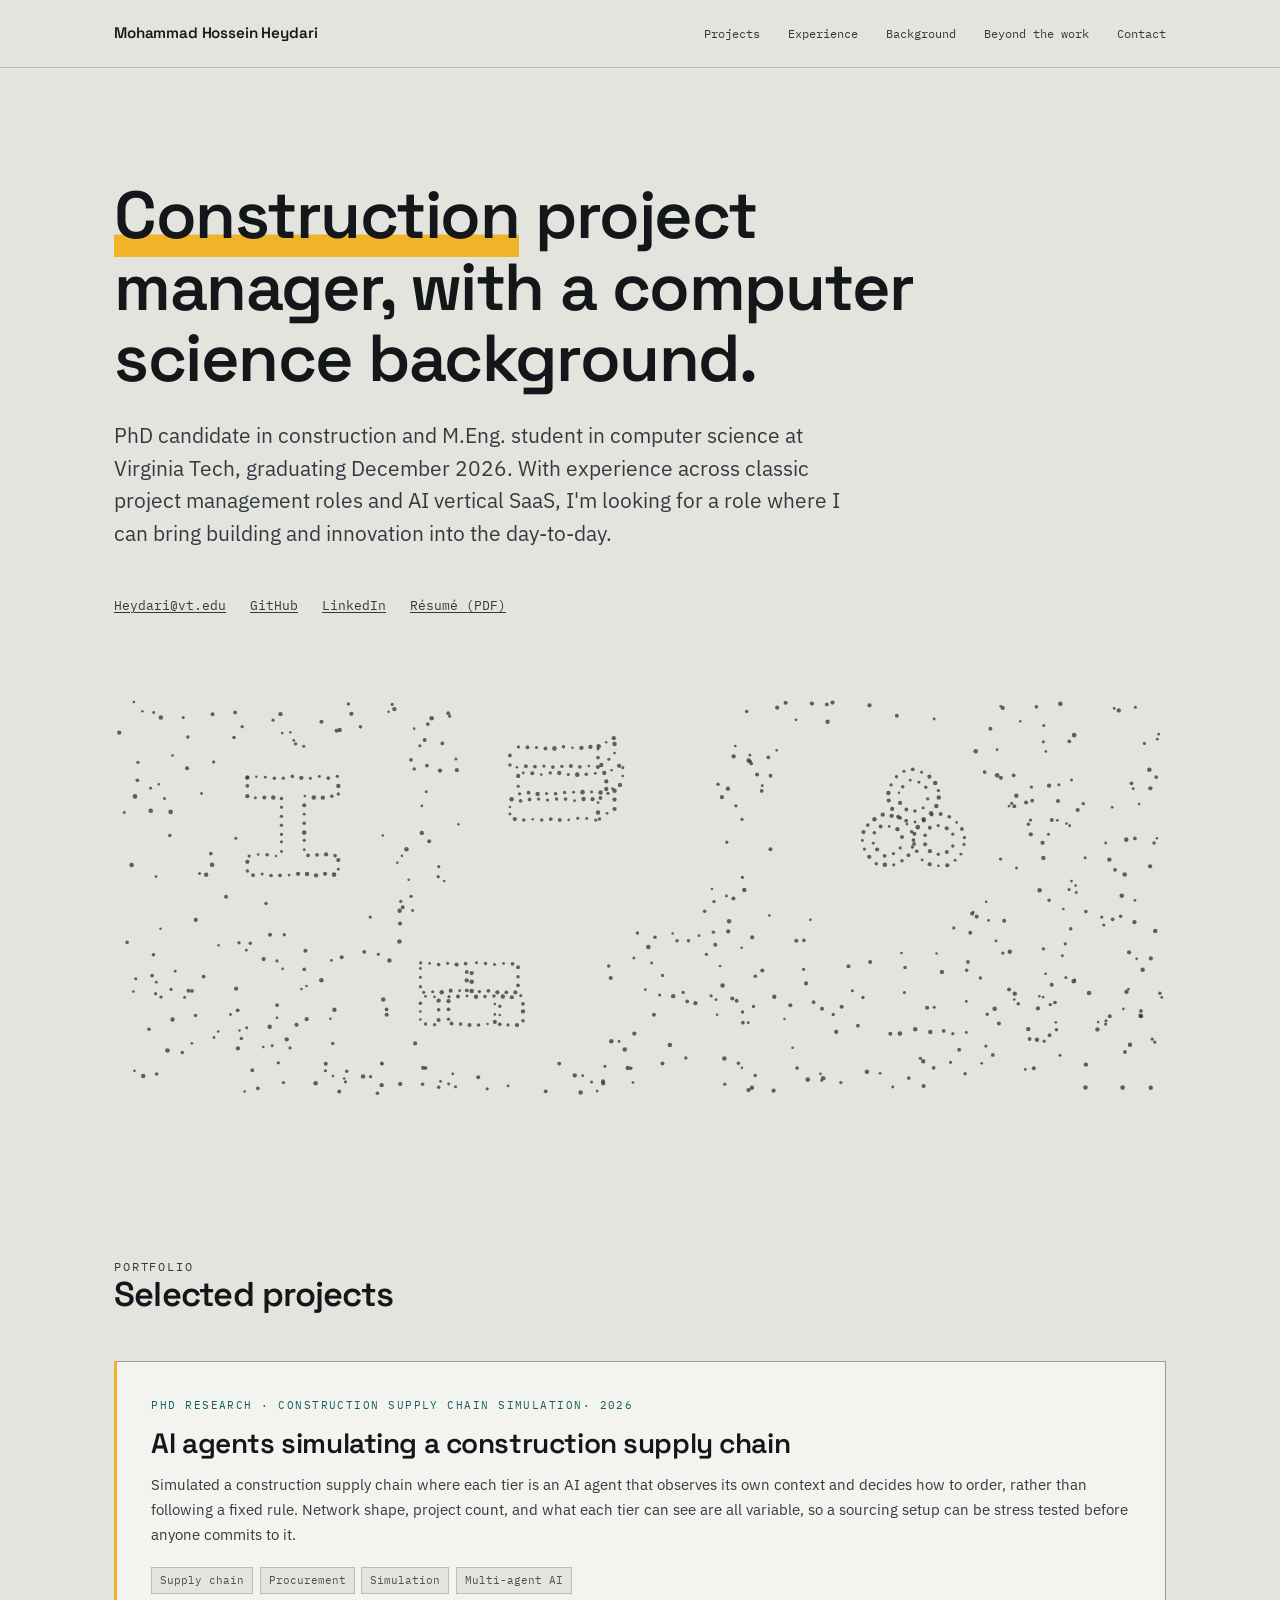
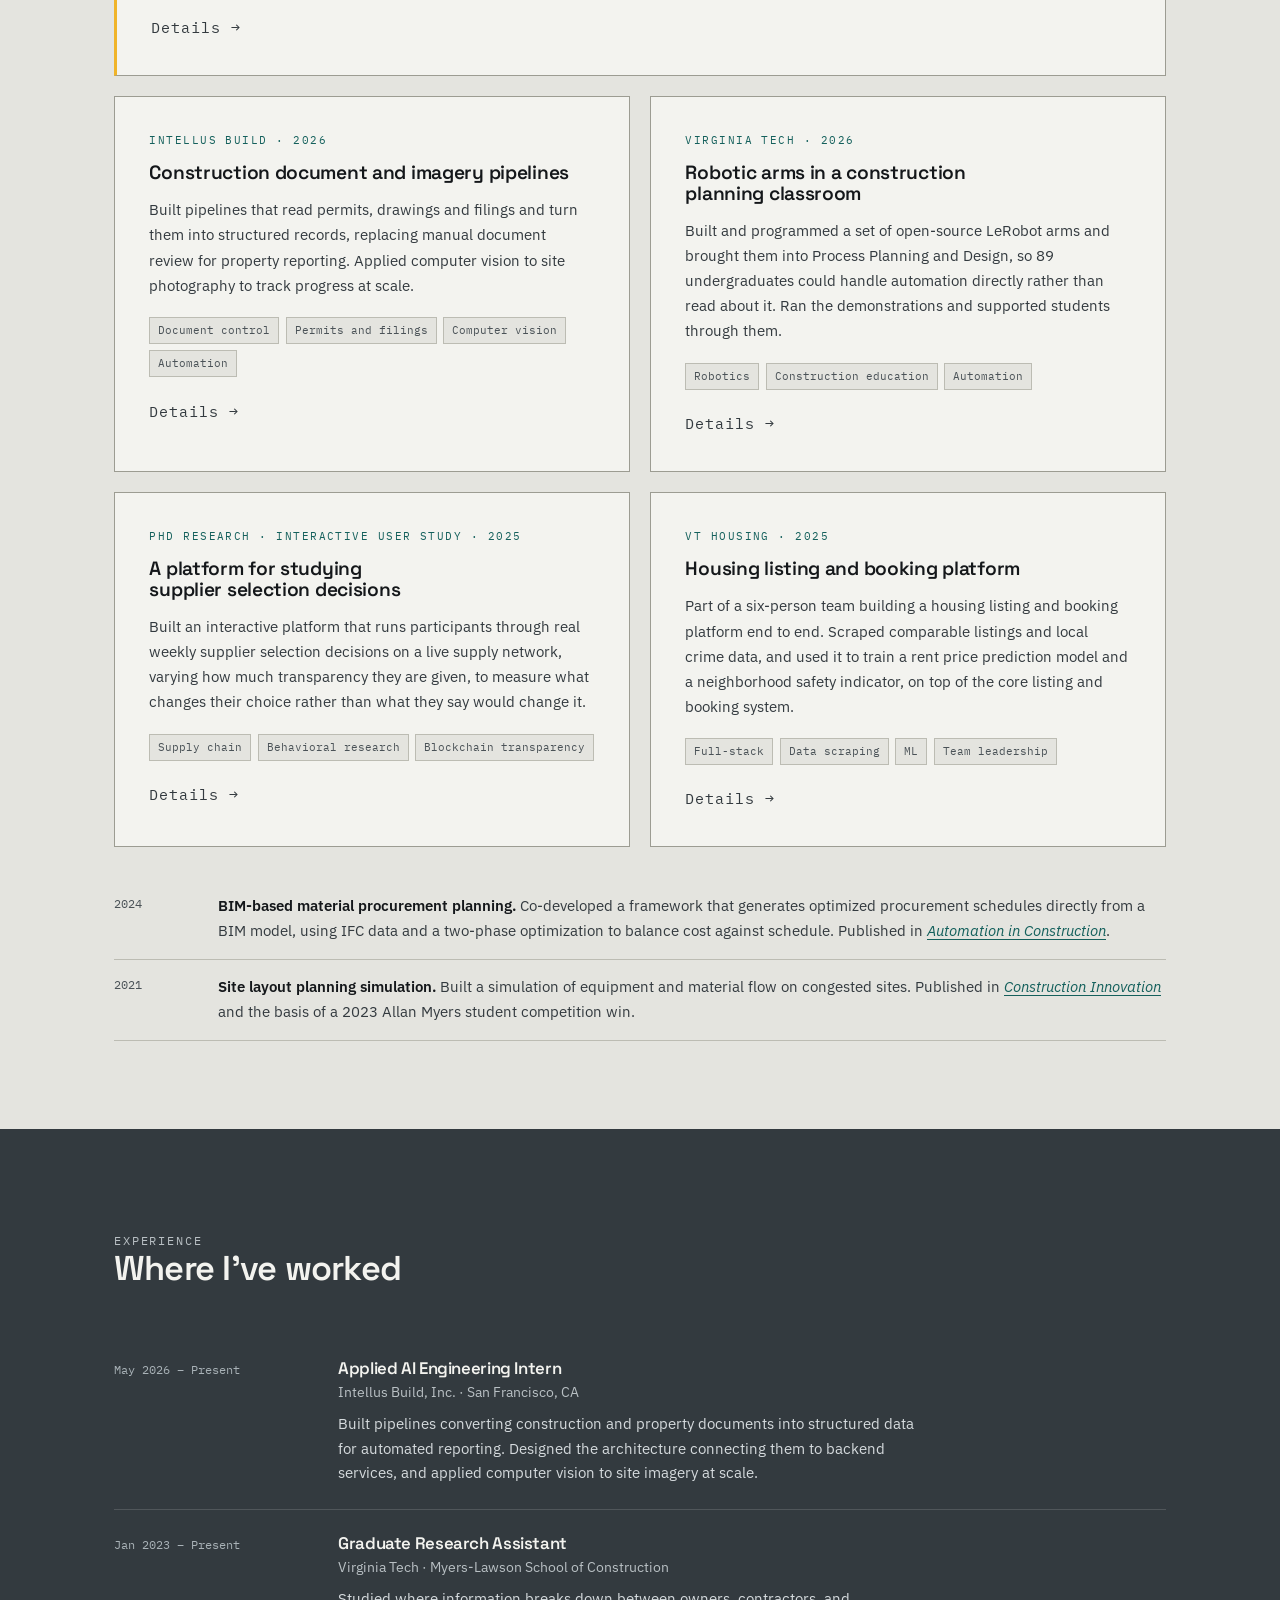
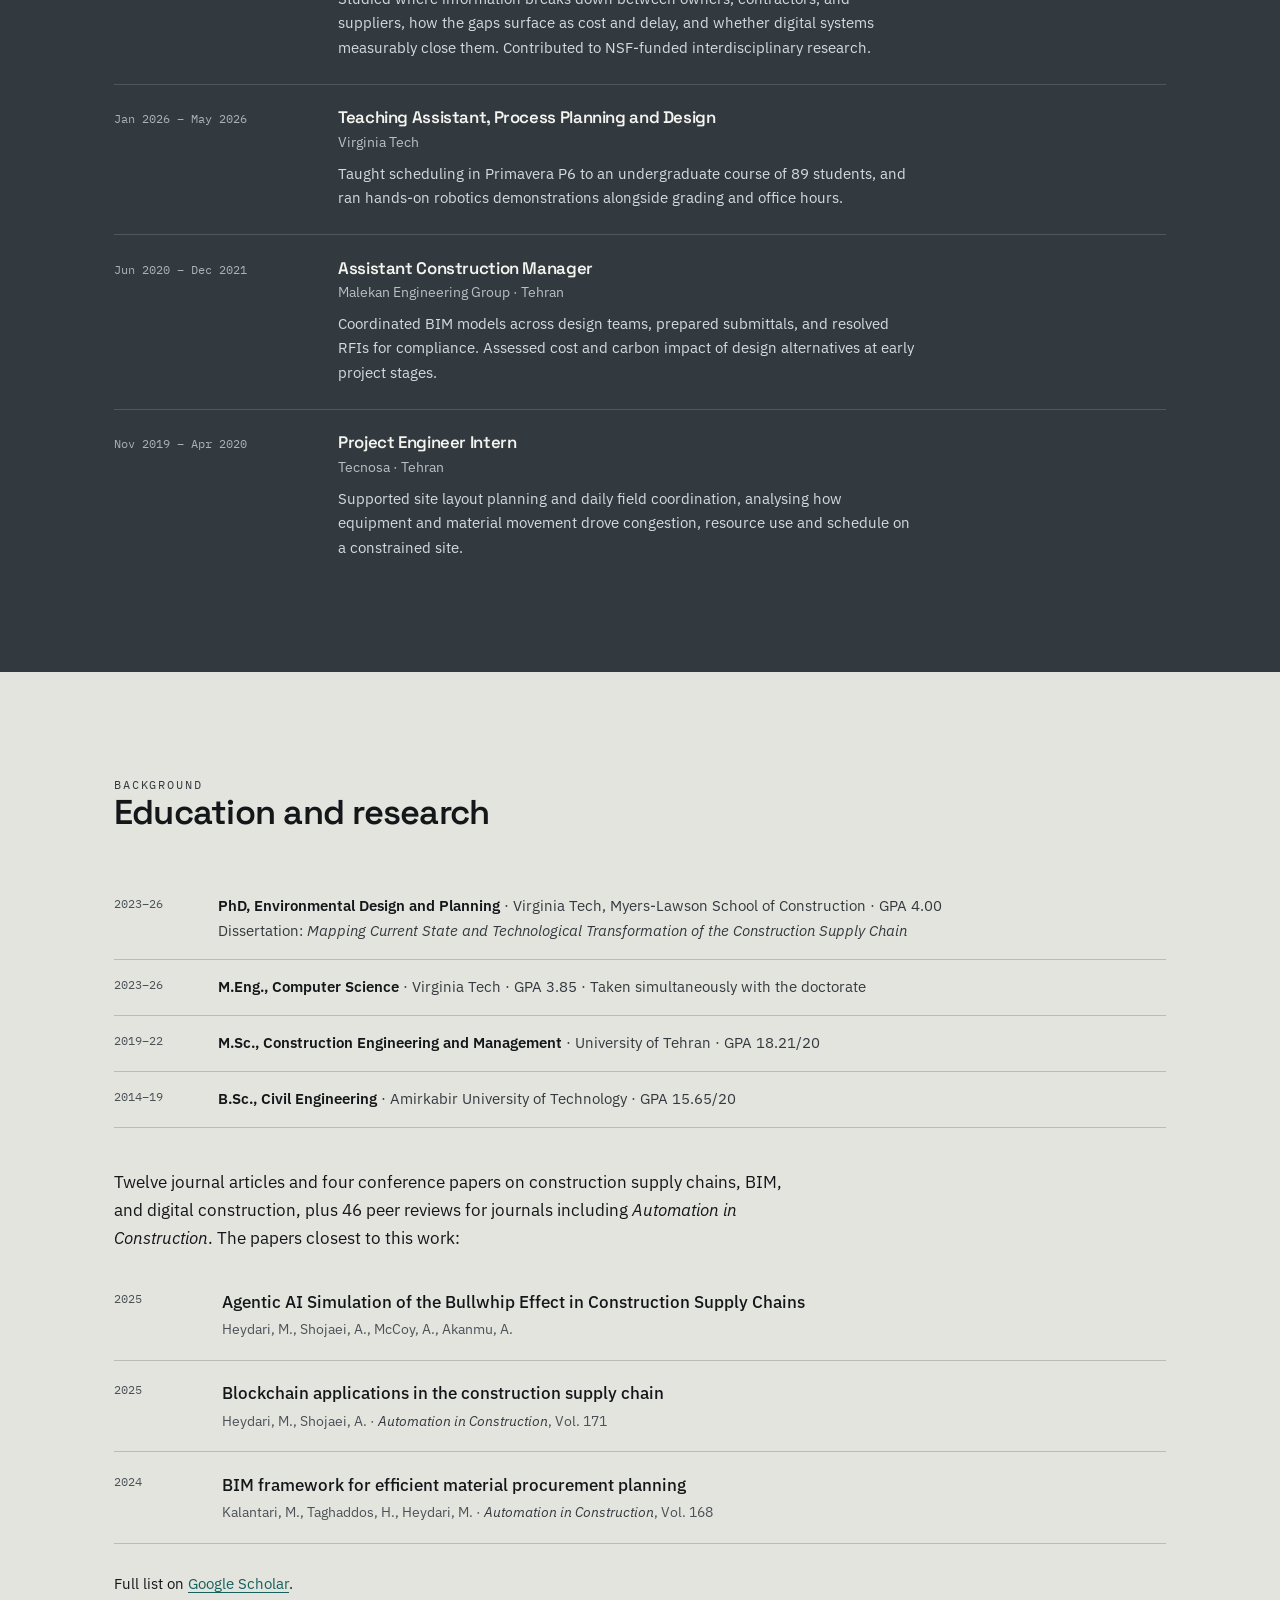
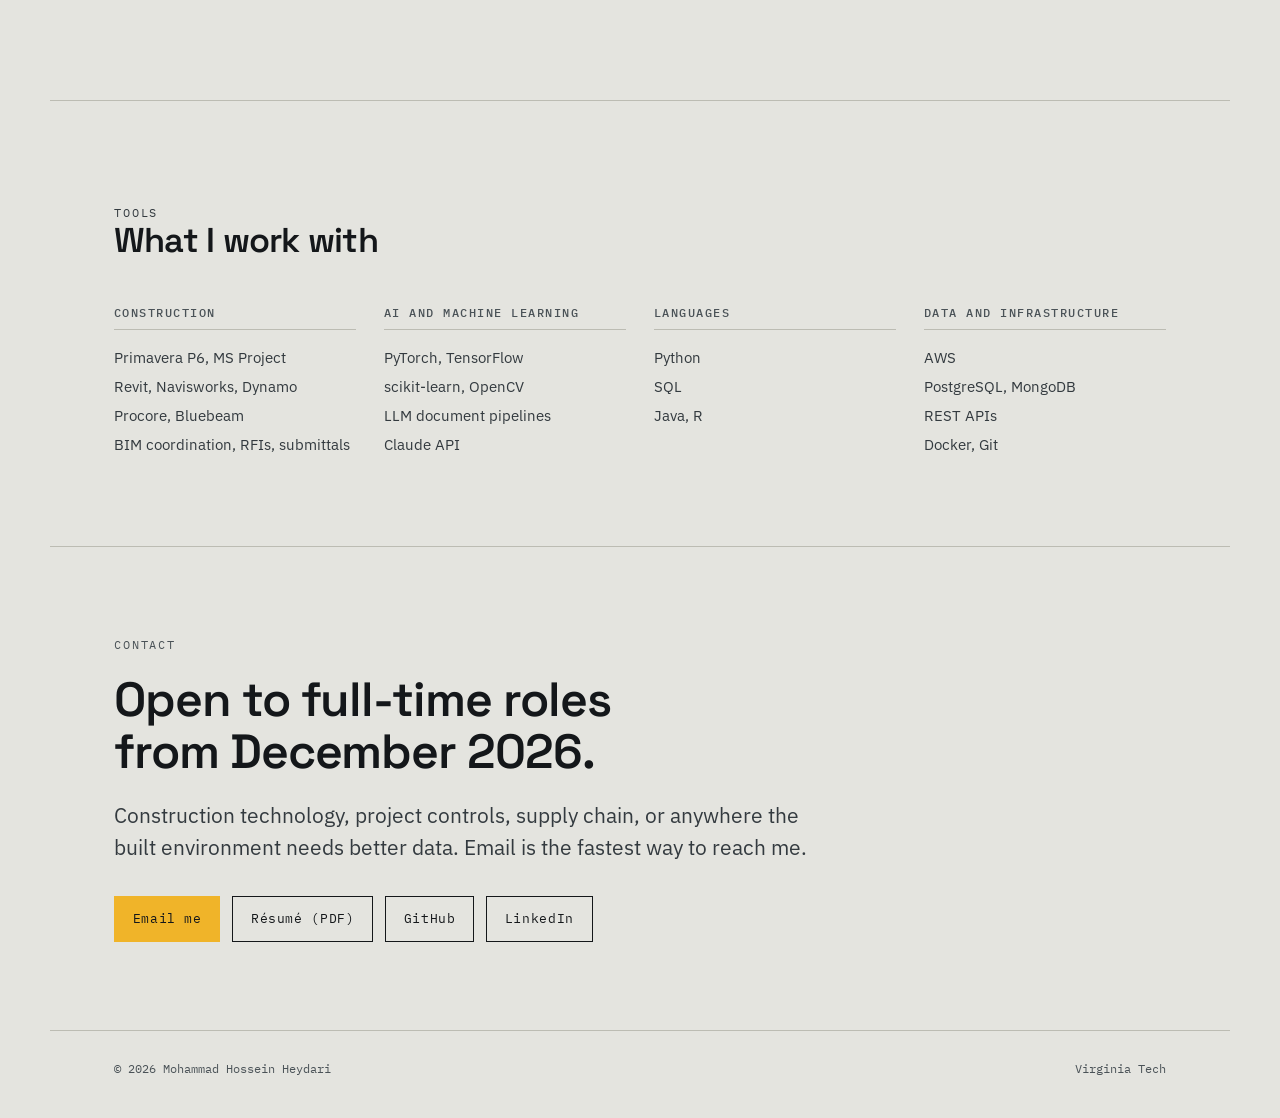
==== commit 32626431: "Update index.html" ====
--- a/index.html
+++ b/index.html
@@ -265,7 +265,7 @@
       </li>
     </ul>
 
-    <p class="pub-note">Full list on <a href="#" data-fill="scholar">Google Scholar</a>.</p>
+    <p class="pub-note">Full list on <a href="https://scholar.google.com/citations?hl=en&user=HrxhLpoAAAAJ" target="_blank" rel="noopener">Google Scholar</a>.</p>
   </section>
 
   <!-- ===================== TOOLS ===================== -->
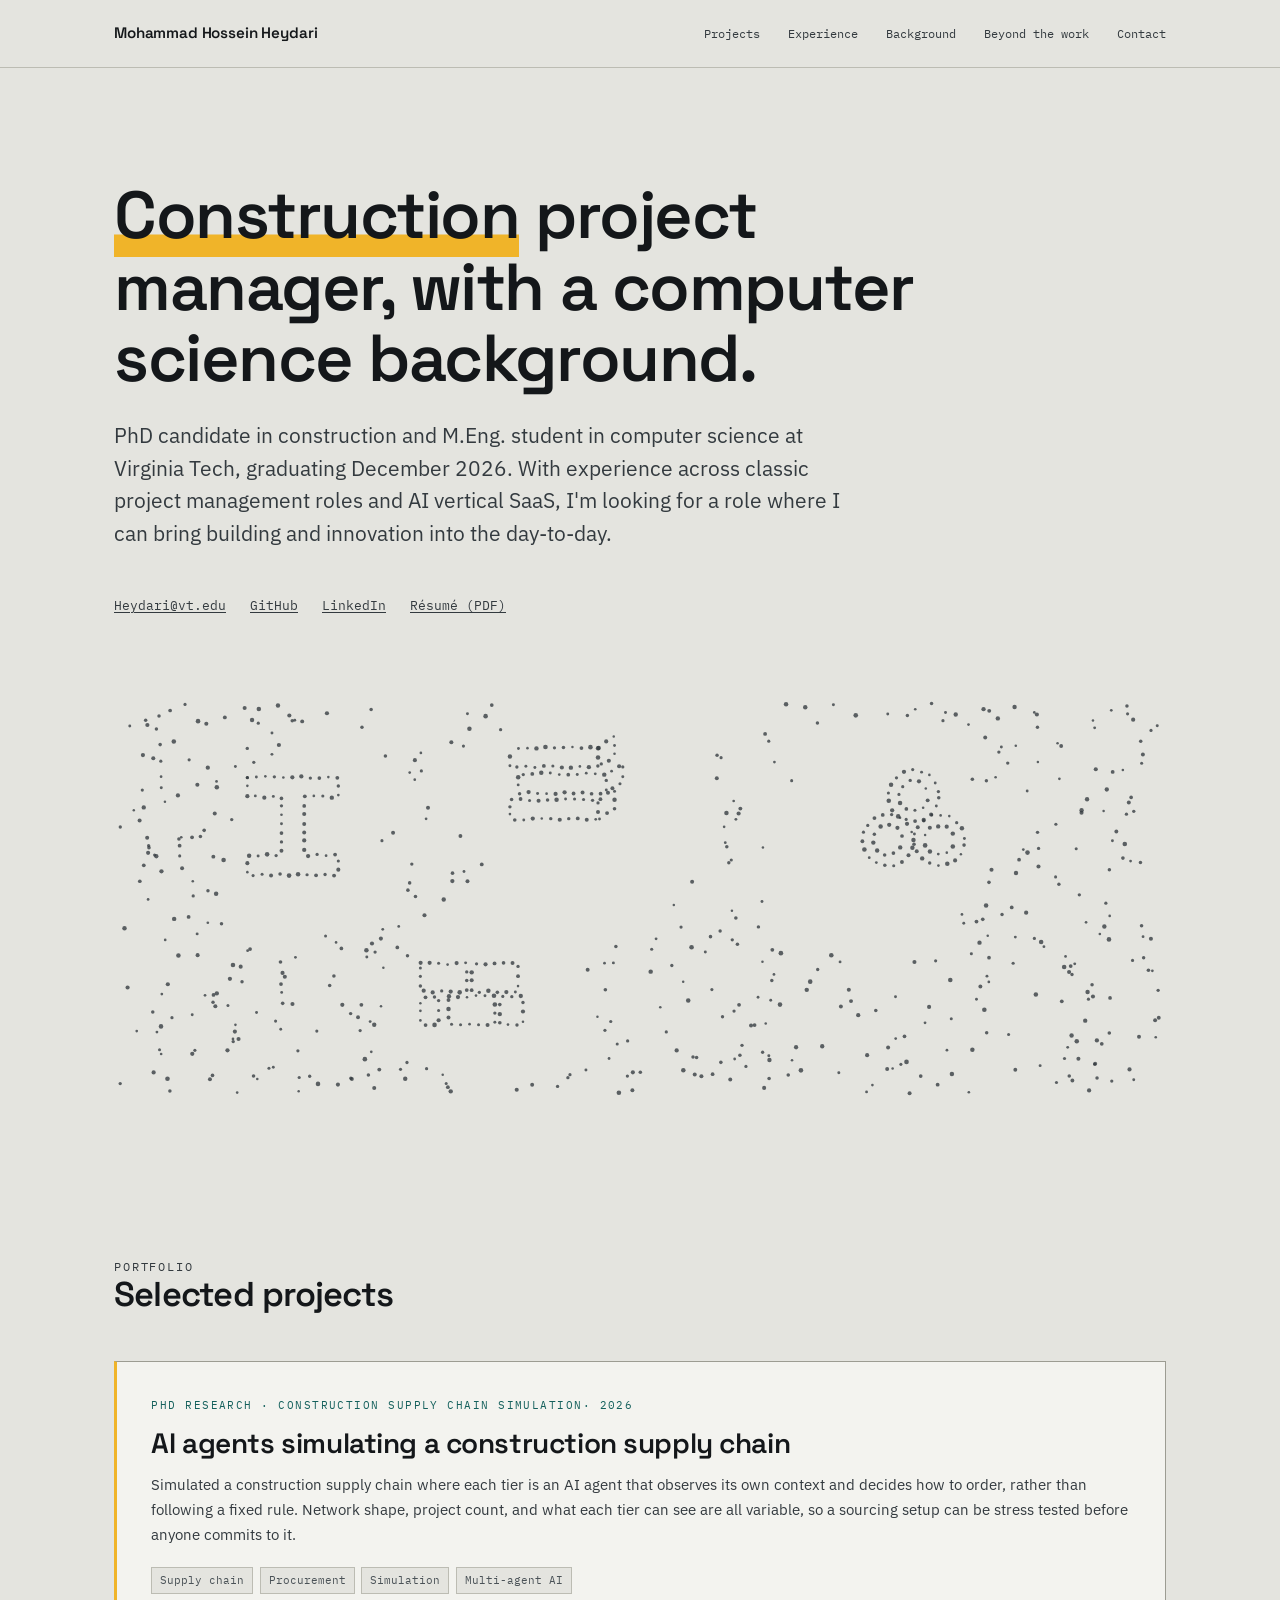
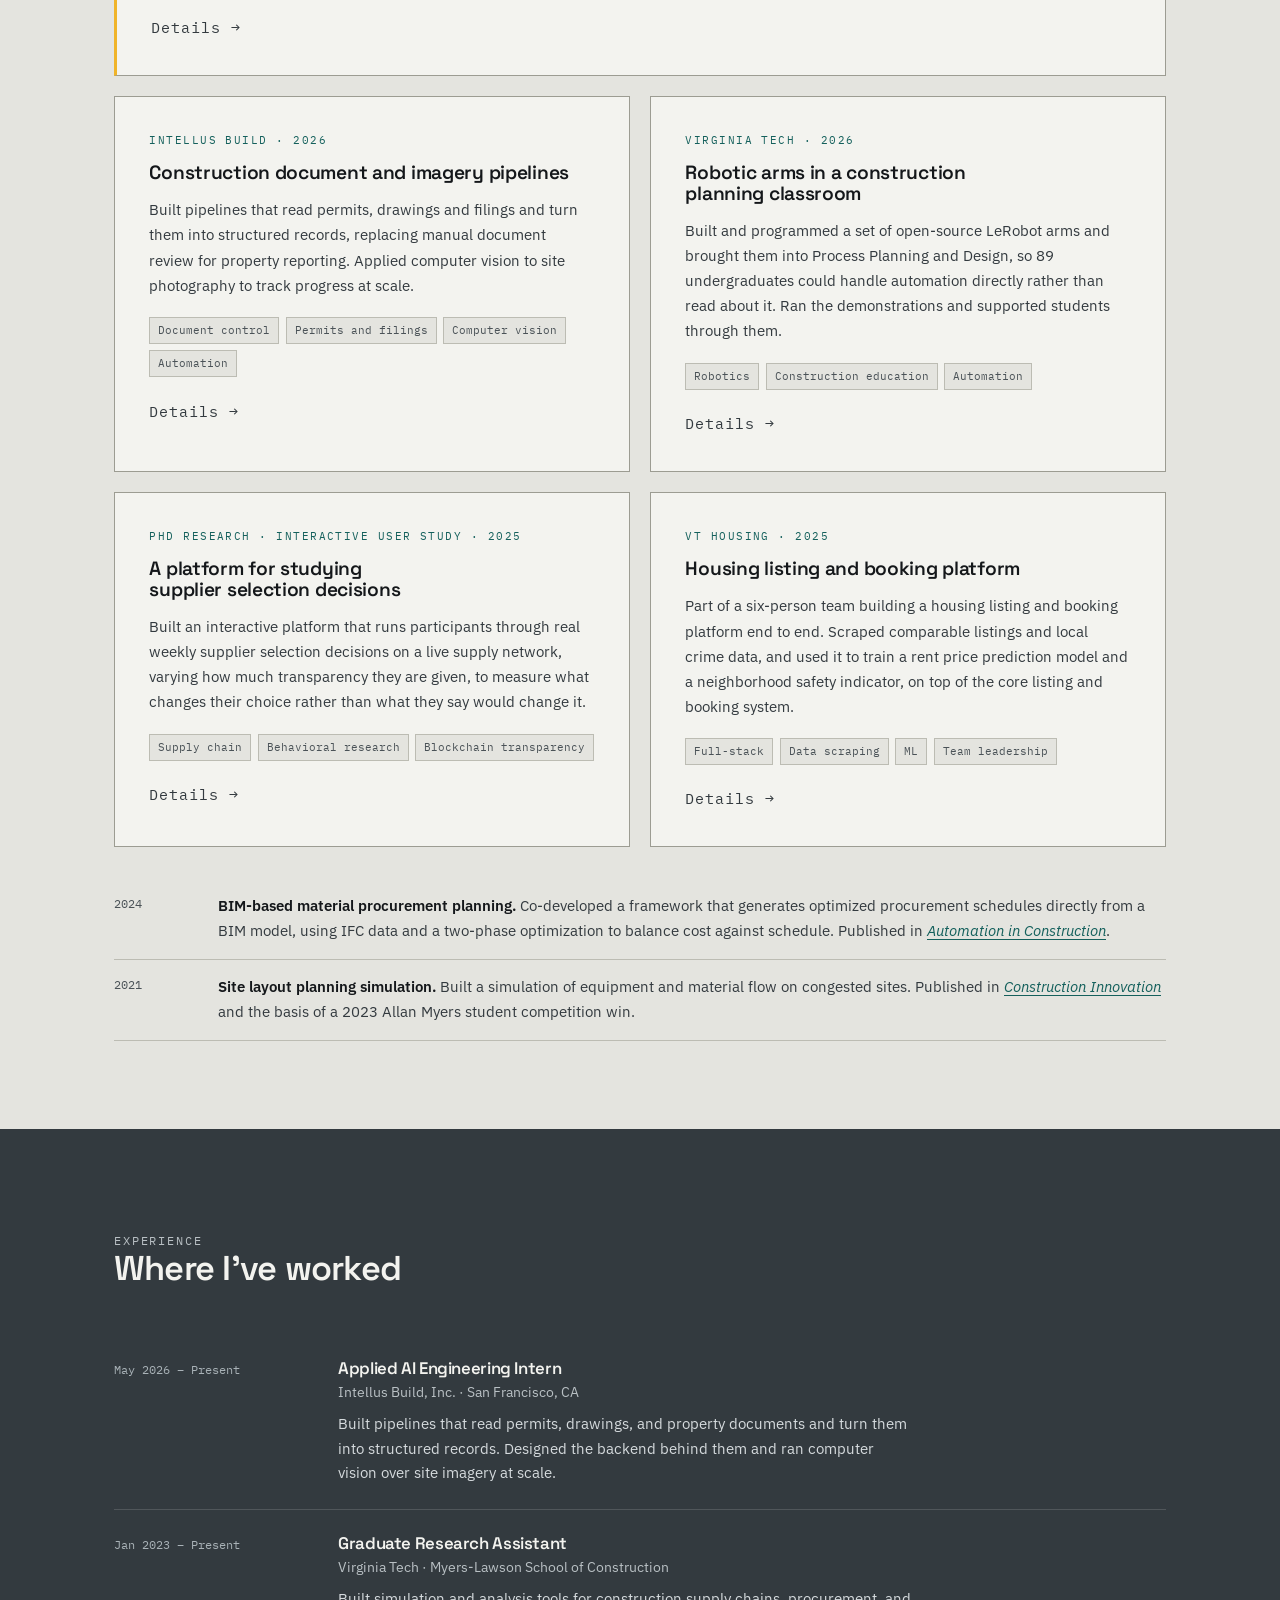
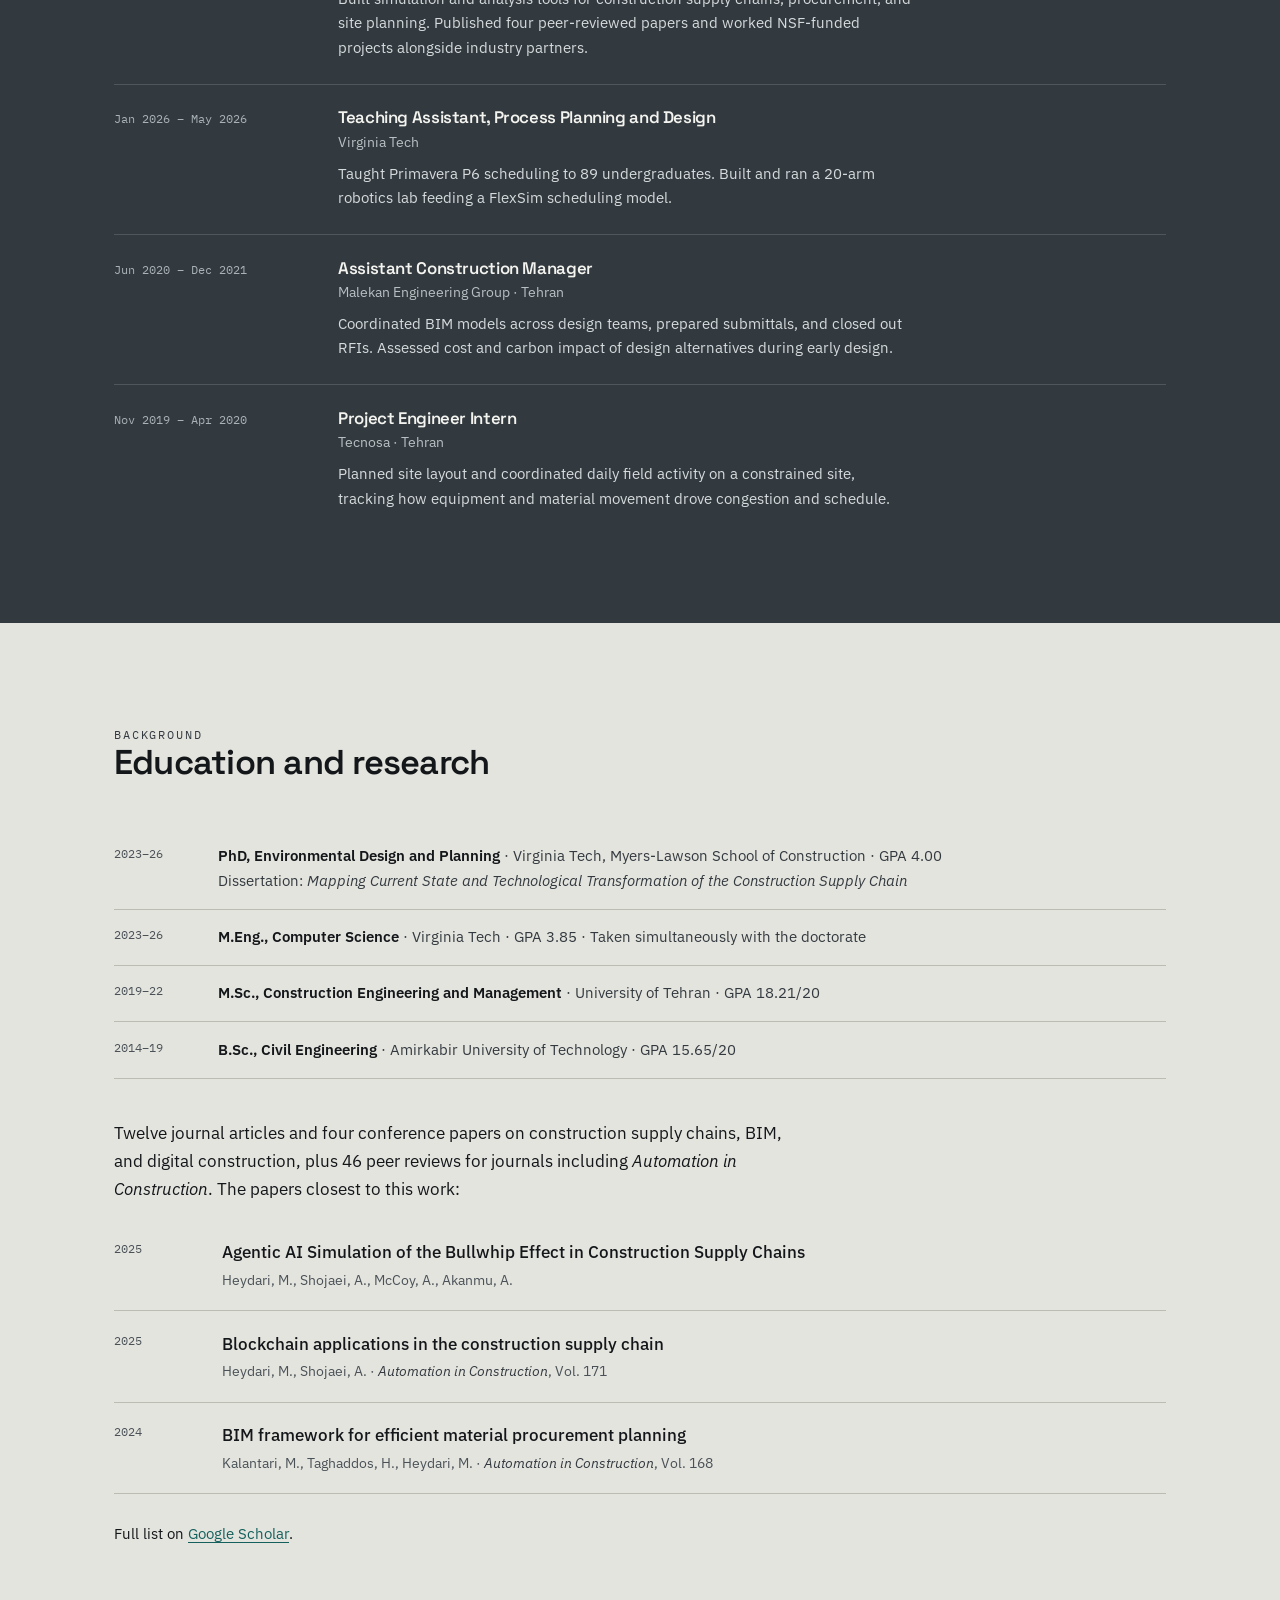
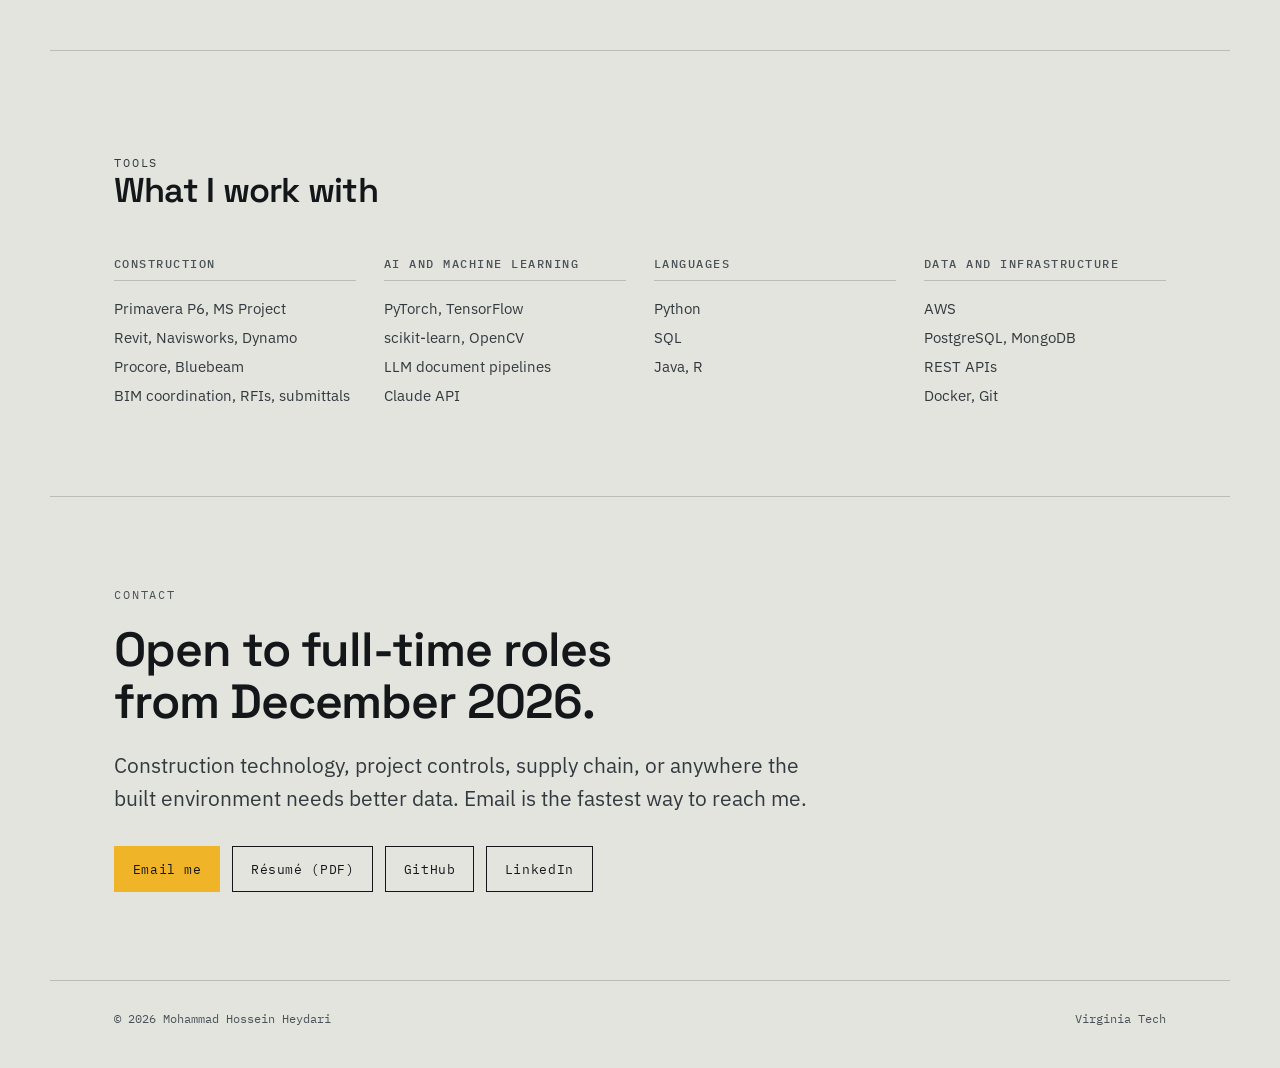
==== commit 9f32444d: "Update index.html" ====
--- a/index.html
+++ b/index.html
@@ -147,61 +147,54 @@
     </ul>
   </section>
 
-  <!-- ===================== EXPERIENCE ===================== -->
+    <!-- ===================== EXPERIENCE ===================== -->
   <section class="section band" id="experience">
     <div class="wrap">
       <div class="section-head">
         <p class="eyebrow">Experience</p>
         <h2>Where I've worked</h2>
       </div>
-
       <div class="roles">
-
         <article class="role">
           <p class="when">May 2026 – Present</p>
           <div>
             <h3>Applied AI Engineering Intern</h3>
             <p class="where">Intellus Build, Inc. · San Francisco, CA</p>
-            <p>Built pipelines converting construction and property documents into structured data for automated reporting. Designed the architecture connecting them to backend services, and applied computer vision to site imagery at scale.</p>
+            <p>Built pipelines that read permits, drawings, and property documents and turn them into structured records. Designed the backend behind them and ran computer vision over site imagery at scale.</p>
           </div>
         </article>
-
         <article class="role">
           <p class="when">Jan 2023 – Present</p>
           <div>
             <h3>Graduate Research Assistant</h3>
             <p class="where">Virginia Tech · Myers-Lawson School of Construction</p>
-            <p>Studied where information breaks down between owners, contractors, and suppliers, how the gaps surface as cost and delay, and whether digital systems measurably close them. Contributed to NSF-funded interdisciplinary research.</p>
+            <p>Built simulation and analysis tools for construction supply chains, procurement, and site planning. Published four peer-reviewed papers and worked NSF-funded projects alongside industry partners.</p>
           </div>
         </article>
-
         <article class="role">
           <p class="when">Jan 2026 – May 2026</p>
           <div>
             <h3>Teaching Assistant, Process Planning and Design</h3>
             <p class="where">Virginia Tech</p>
-            <p>Taught scheduling in Primavera P6 to an undergraduate course of 89 students, and ran hands-on robotics demonstrations alongside grading and office hours.</p>
+            <p>Taught Primavera P6 scheduling to 89 undergraduates. Built and ran a 20-arm robotics lab feeding a FlexSim scheduling model.</p>
           </div>
         </article>
-
         <article class="role">
           <p class="when">Jun 2020 – Dec 2021</p>
           <div>
             <h3>Assistant Construction Manager</h3>
             <p class="where">Malekan Engineering Group · Tehran</p>
-            <p>Coordinated BIM models across design teams, prepared submittals, and resolved RFIs for compliance. Assessed cost and carbon impact of design alternatives at early project stages.</p>
+            <p>Coordinated BIM models across design teams, prepared submittals, and closed out RFIs. Assessed cost and carbon impact of design alternatives during early design.</p>
           </div>
         </article>
-
         <article class="role">
           <p class="when">Nov 2019 – Apr 2020</p>
           <div>
             <h3>Project Engineer Intern</h3>
             <p class="where">Tecnosa · Tehran</p>
-            <p>Supported site layout planning and daily field coordination, analysing how equipment and material movement drove congestion, resource use and schedule on a constrained site.</p>
+            <p>Planned site layout and coordinated daily field activity on a constrained site, tracking how equipment and material movement drove congestion and schedule.</p>
           </div>
         </article>
-
       </div>
     </div>
   </section>
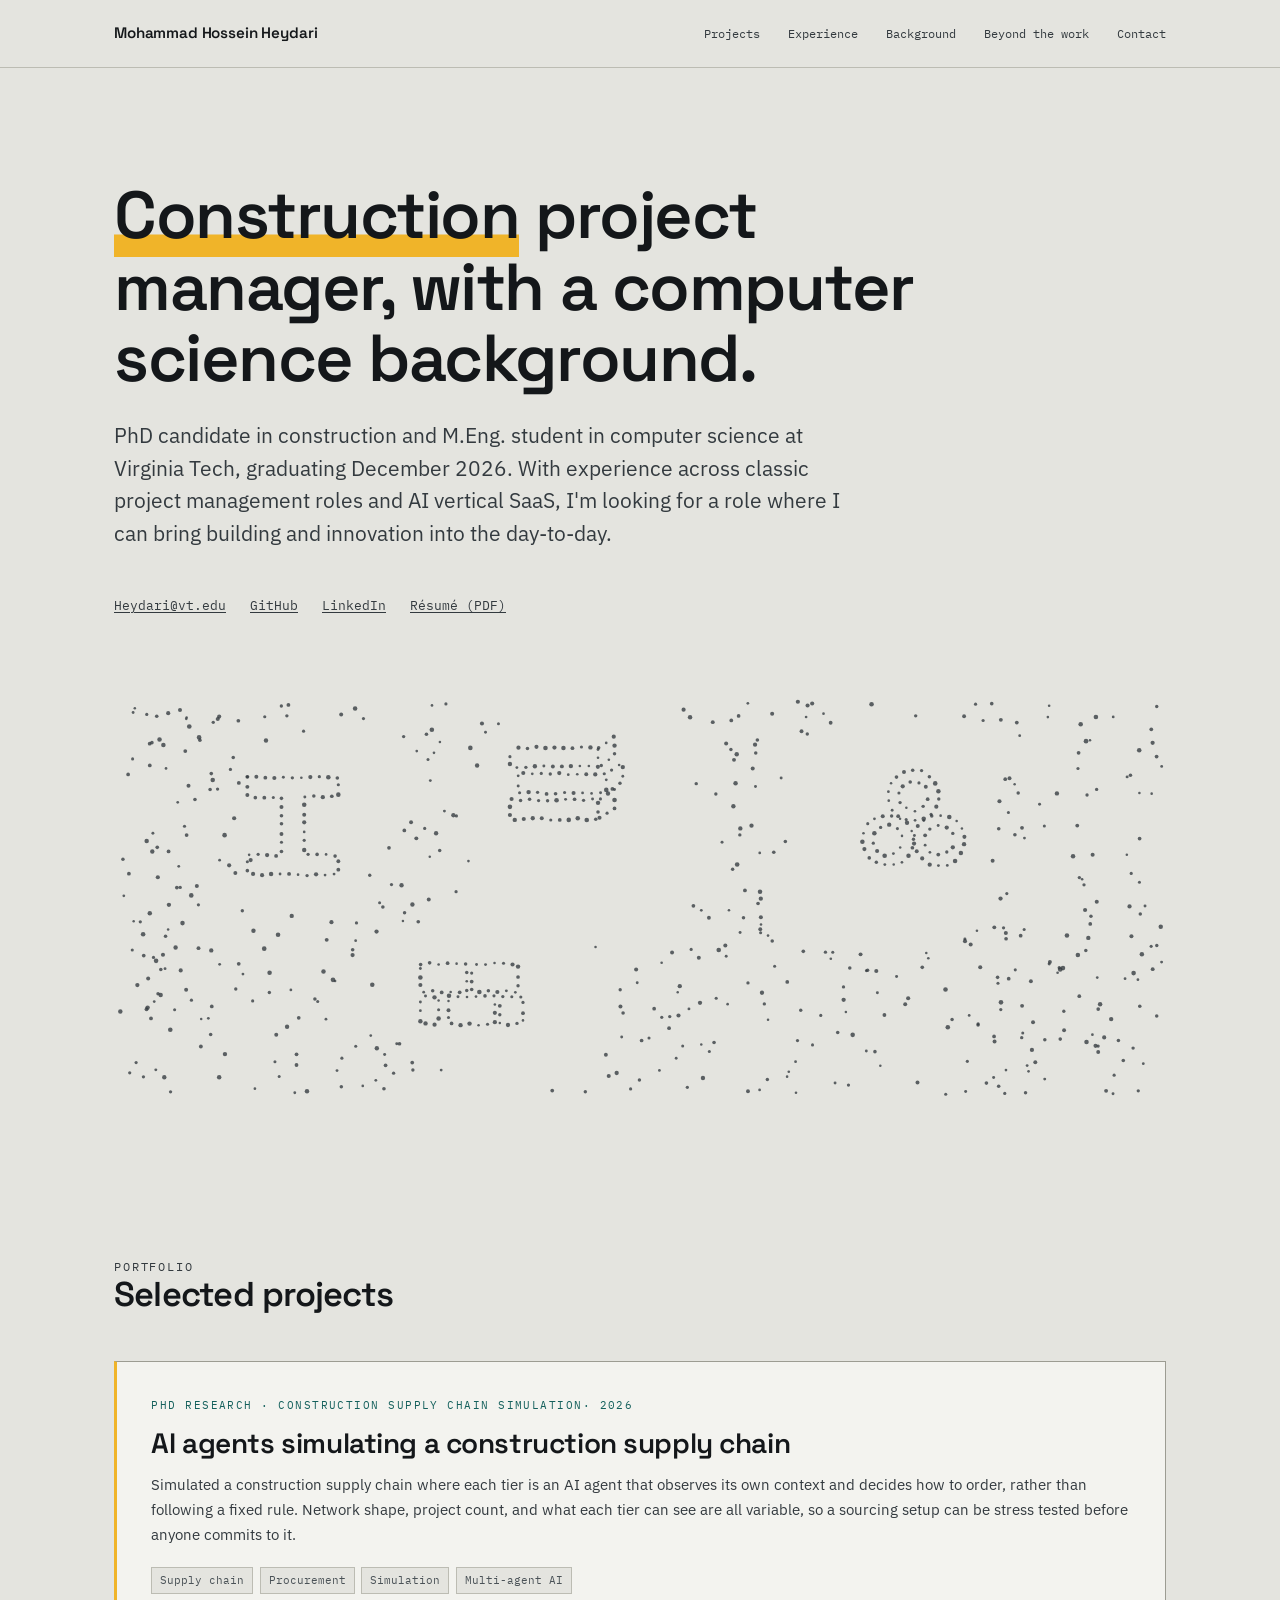
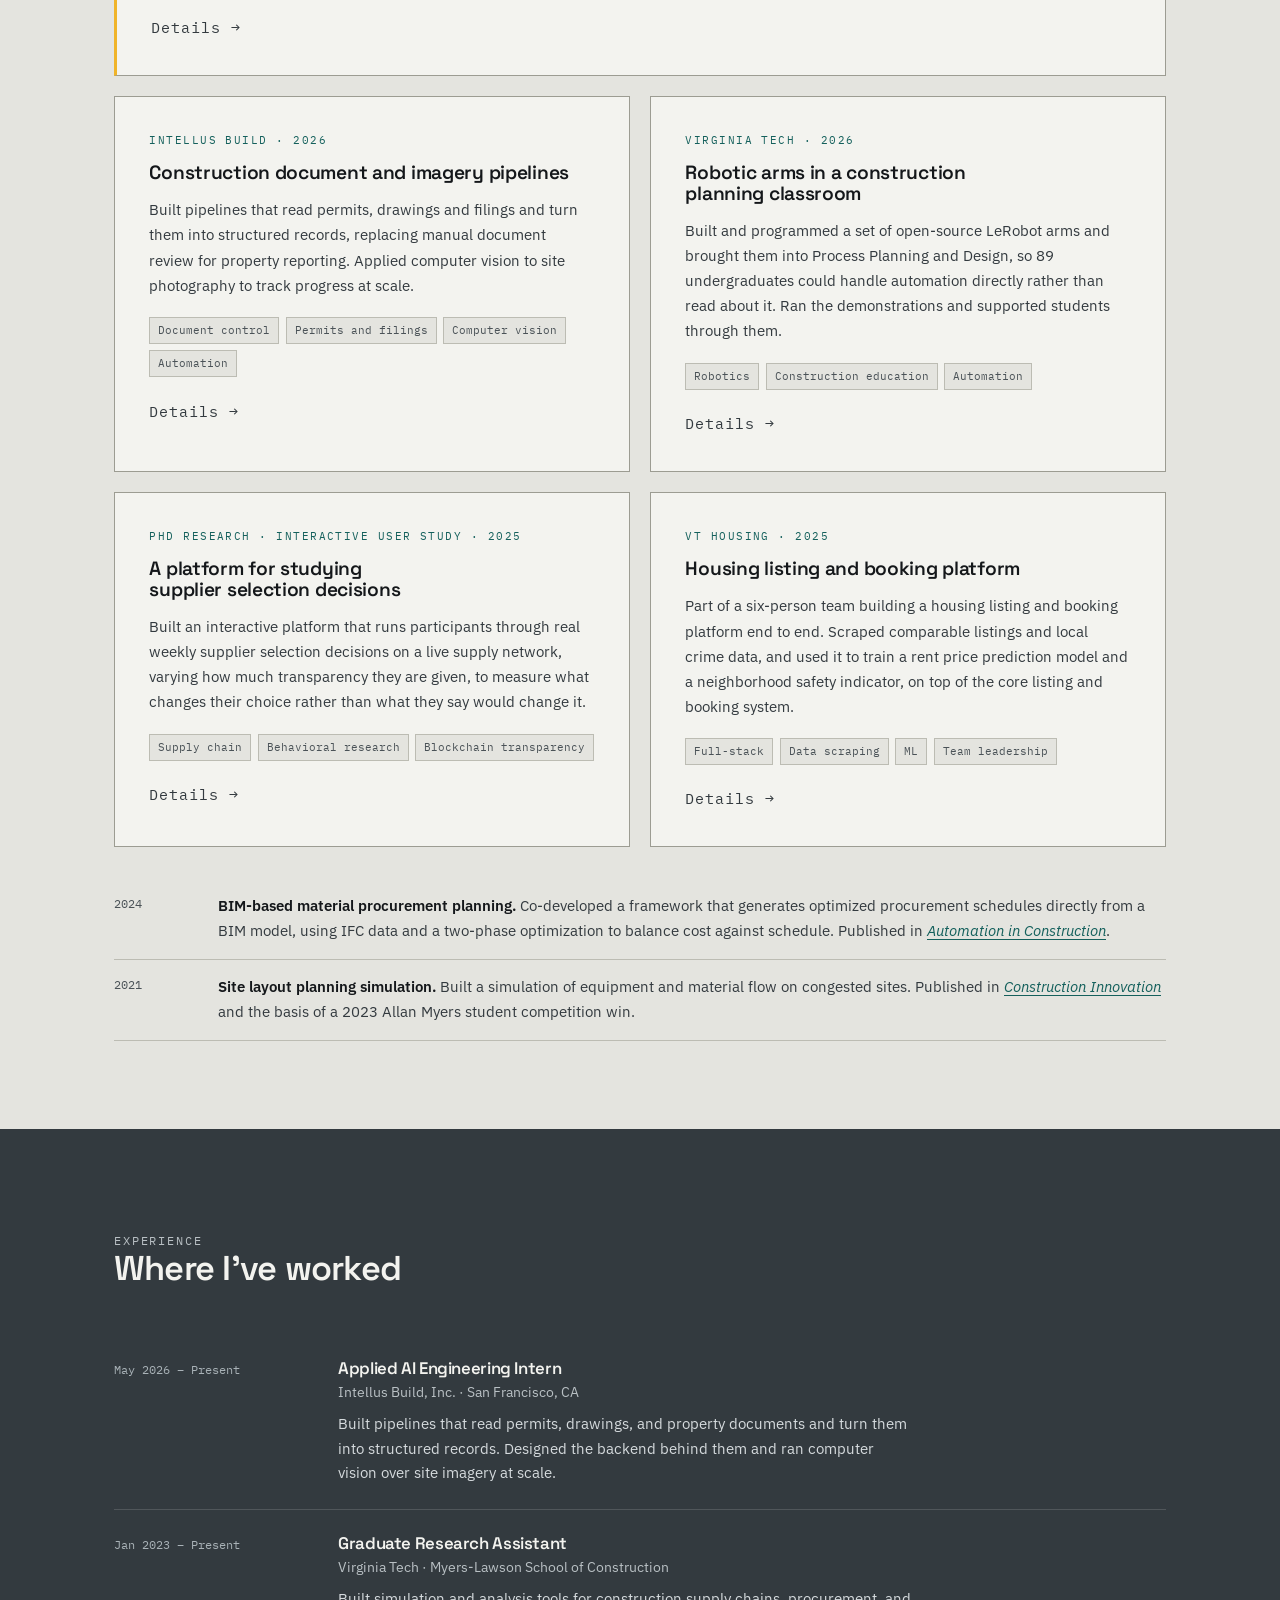
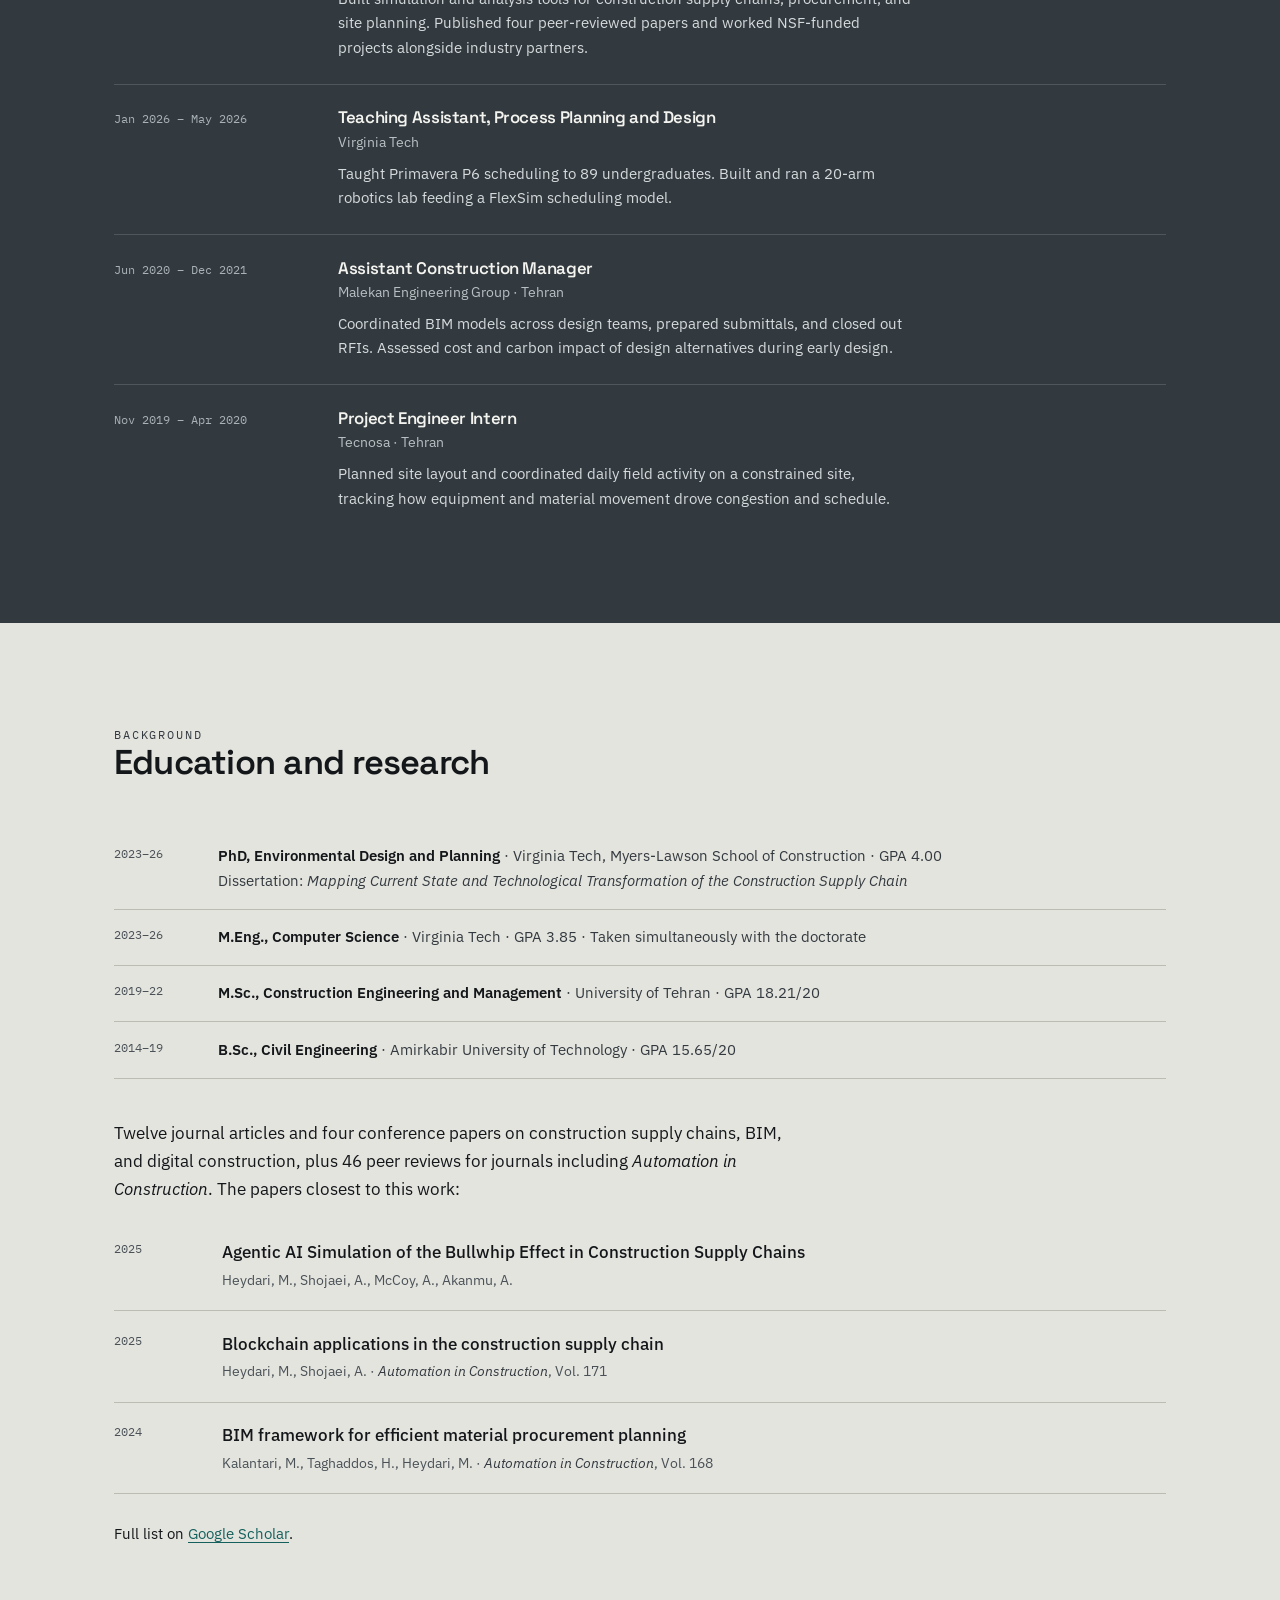
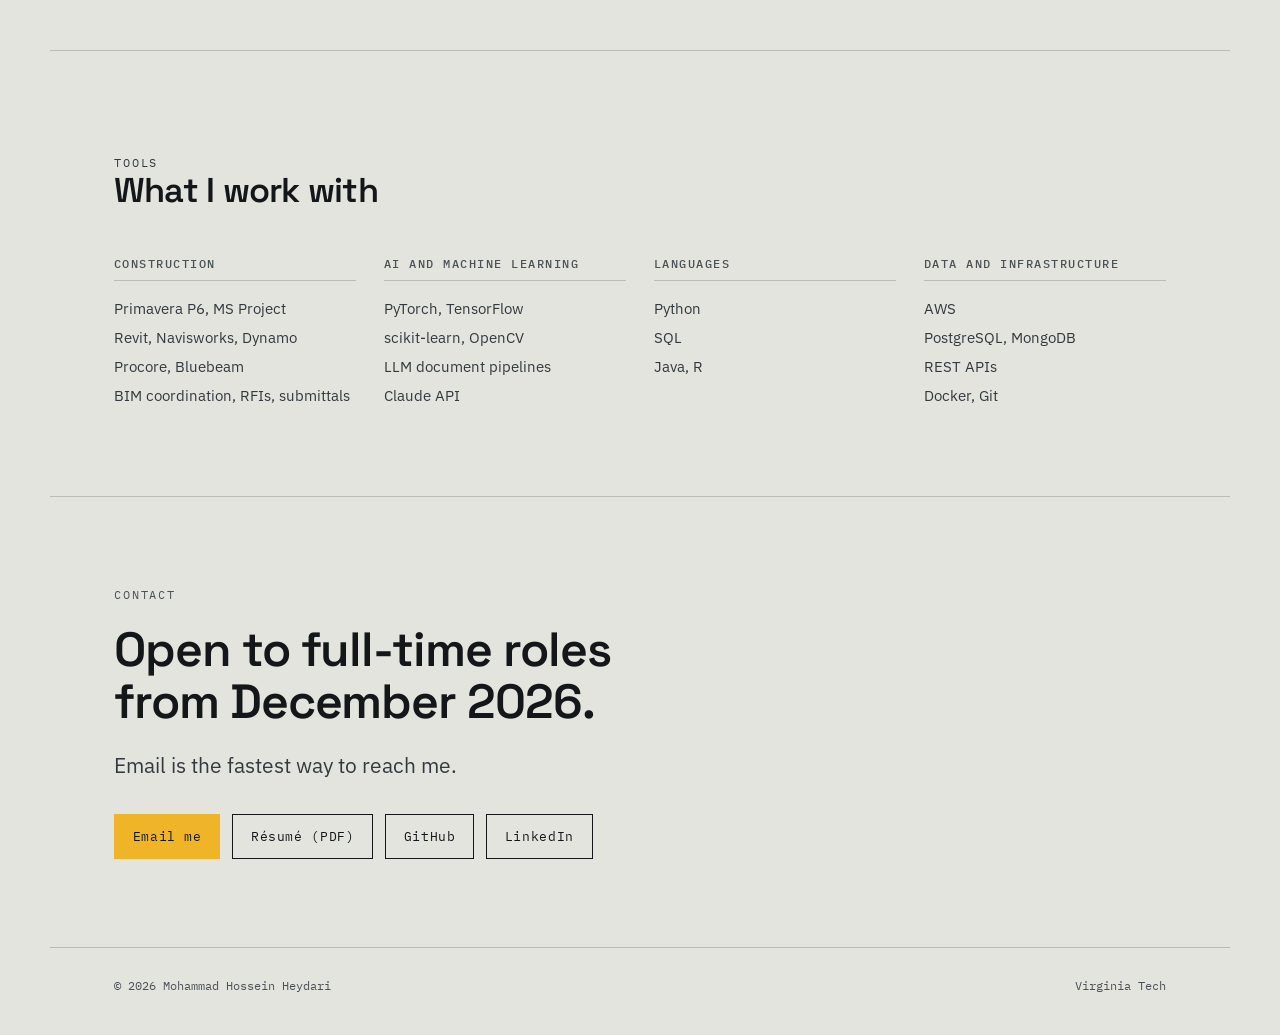
==== commit b3619639: "Update index.html" ====
--- a/index.html
+++ b/index.html
@@ -293,8 +293,7 @@
     <p class="eyebrow">Contact</p>
     <h2>Open to full-time roles from December 2026.</h2>
     <p class="lede">
-      Construction technology, project controls, supply chain, or anywhere the built environment
-      needs better data. Email is the fastest way to reach me.
+      Email is the fastest way to reach me.
     </p>
     <div class="contact-links">
       <a class="btn btn-primary" href="mailto:Heydari@vt.edu">Email me</a>
